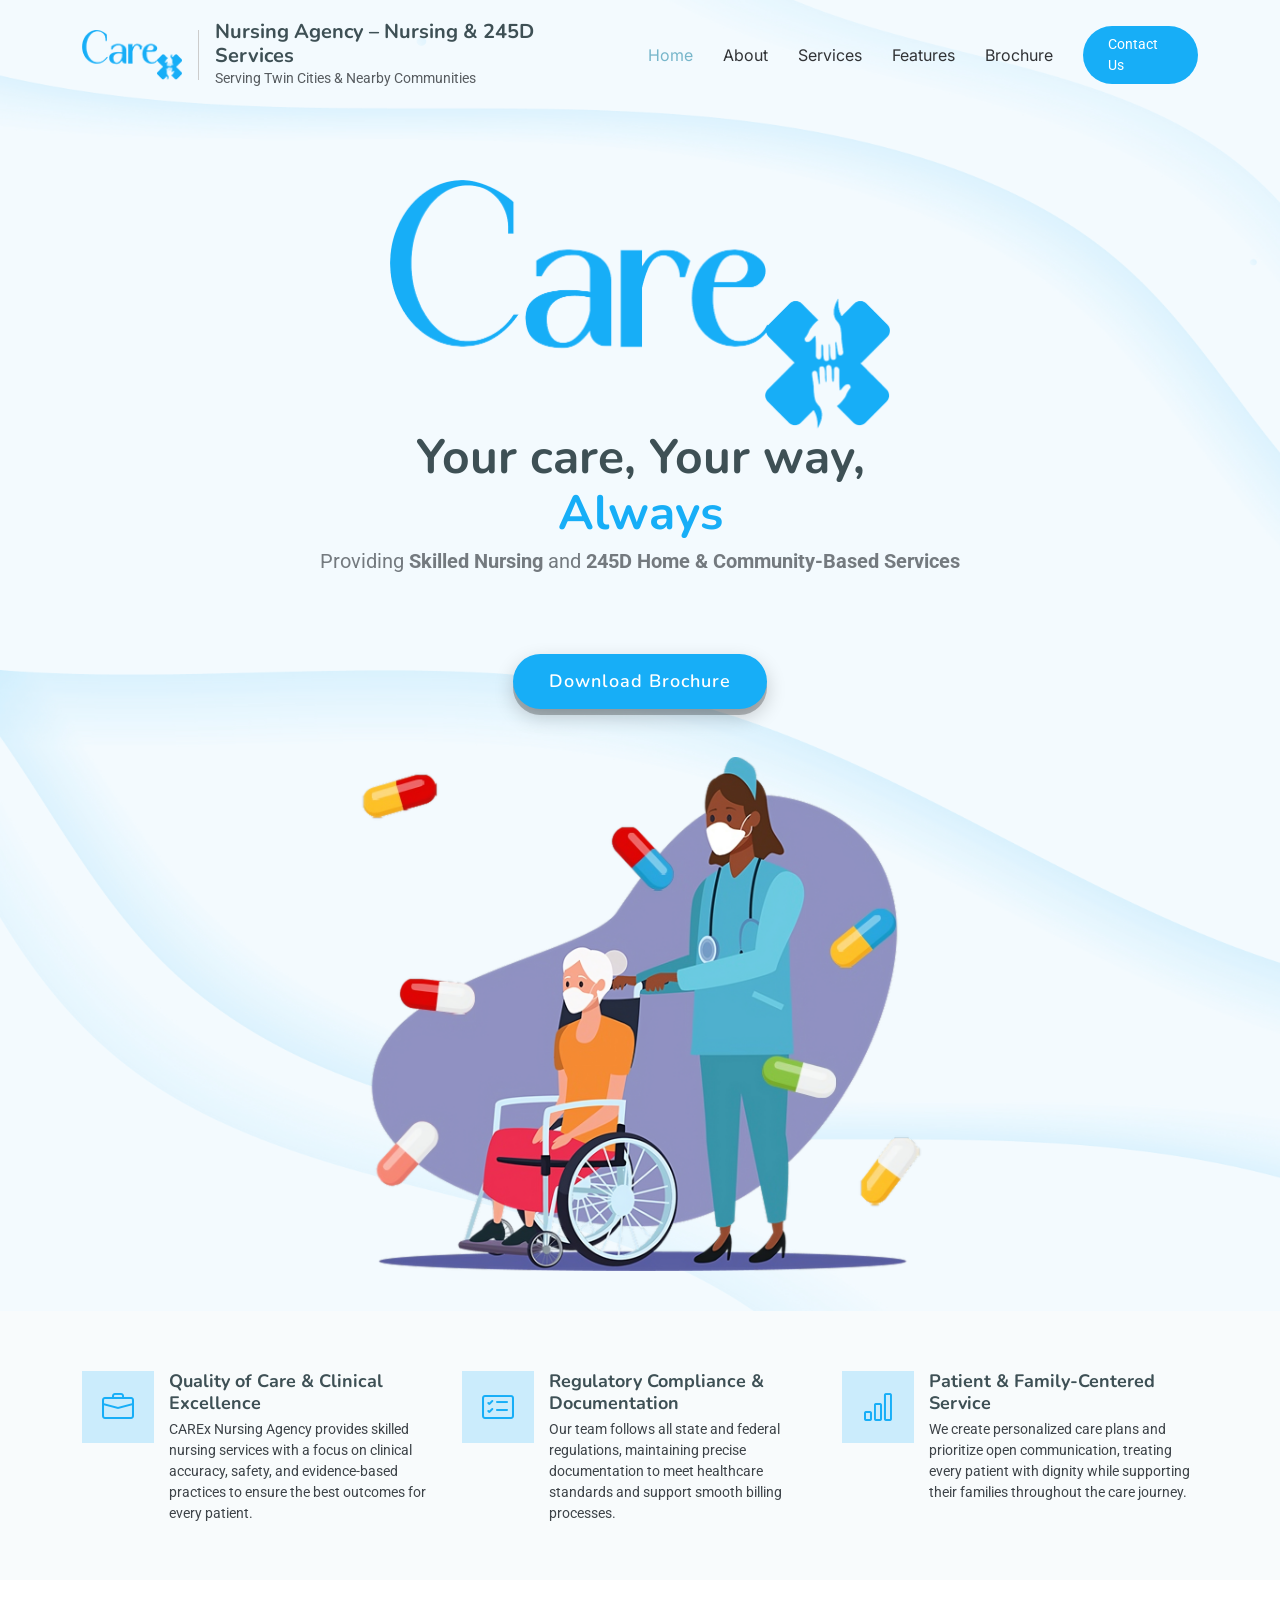
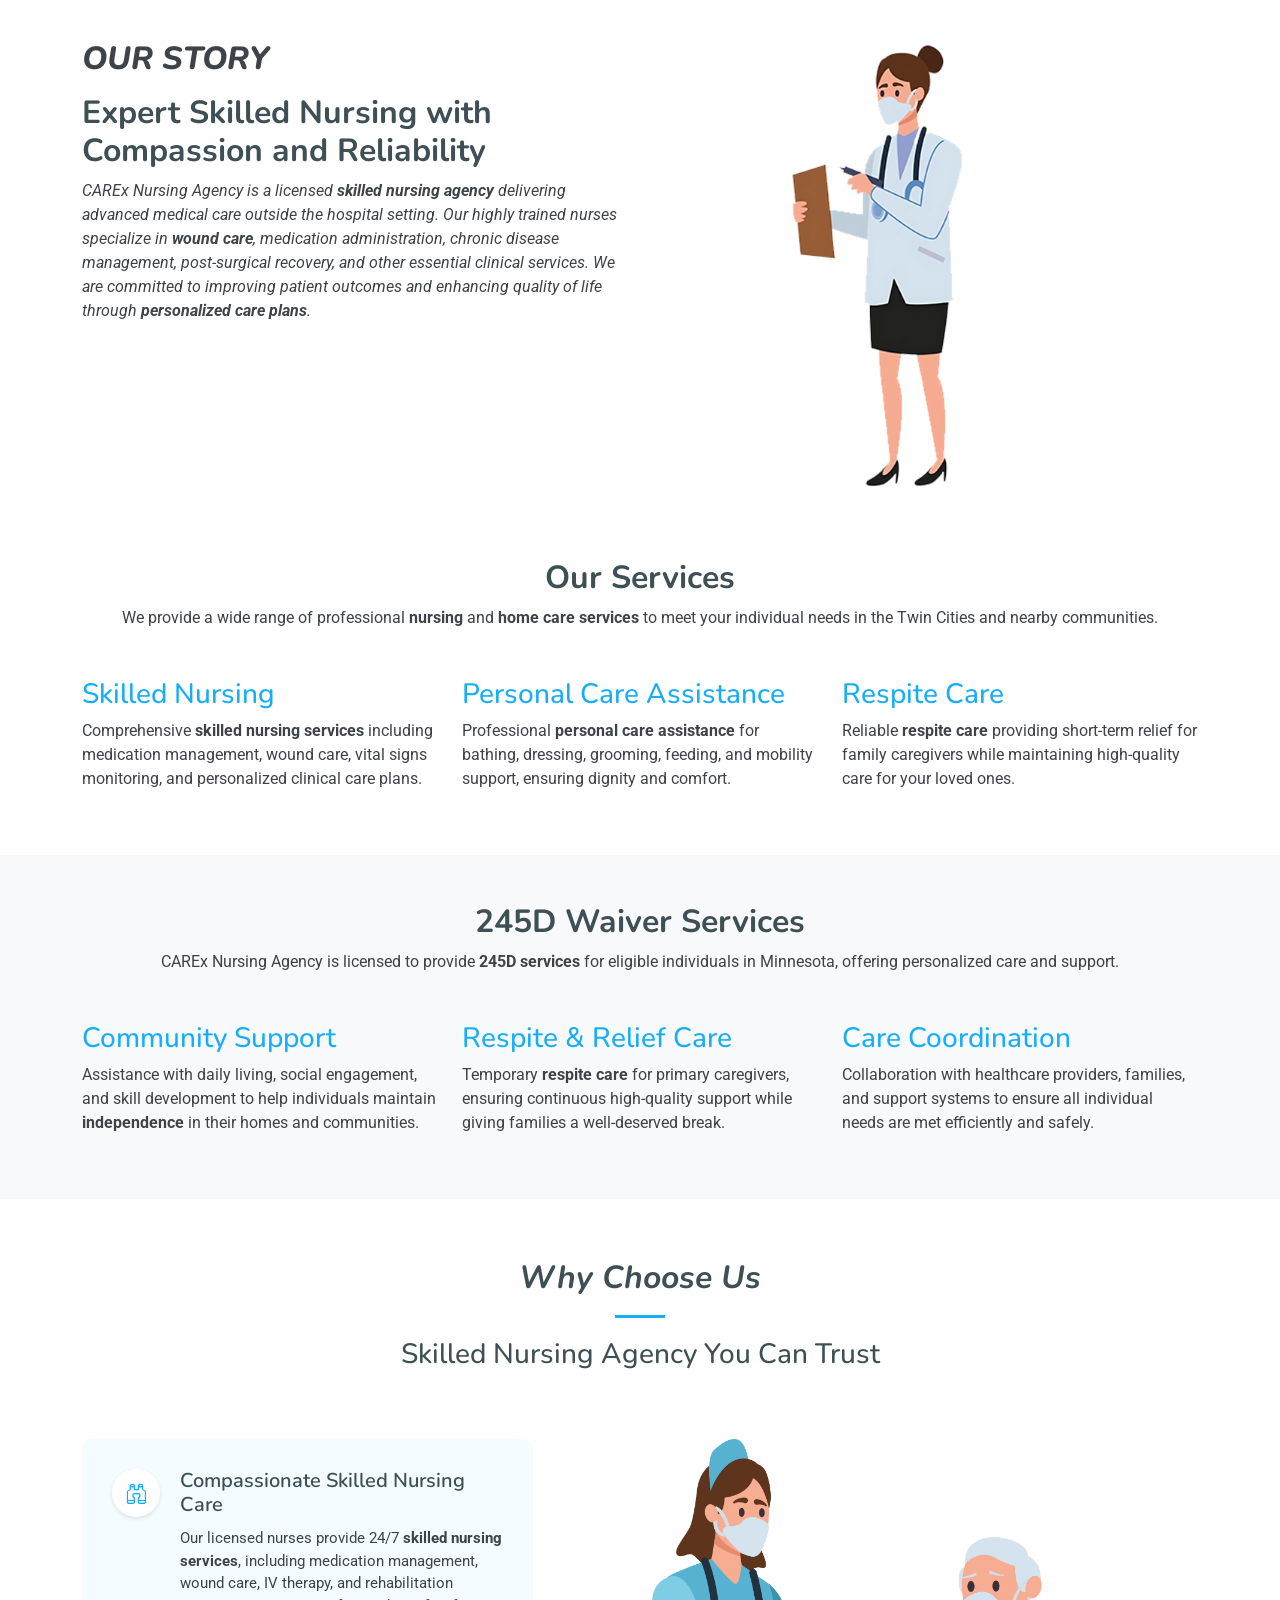
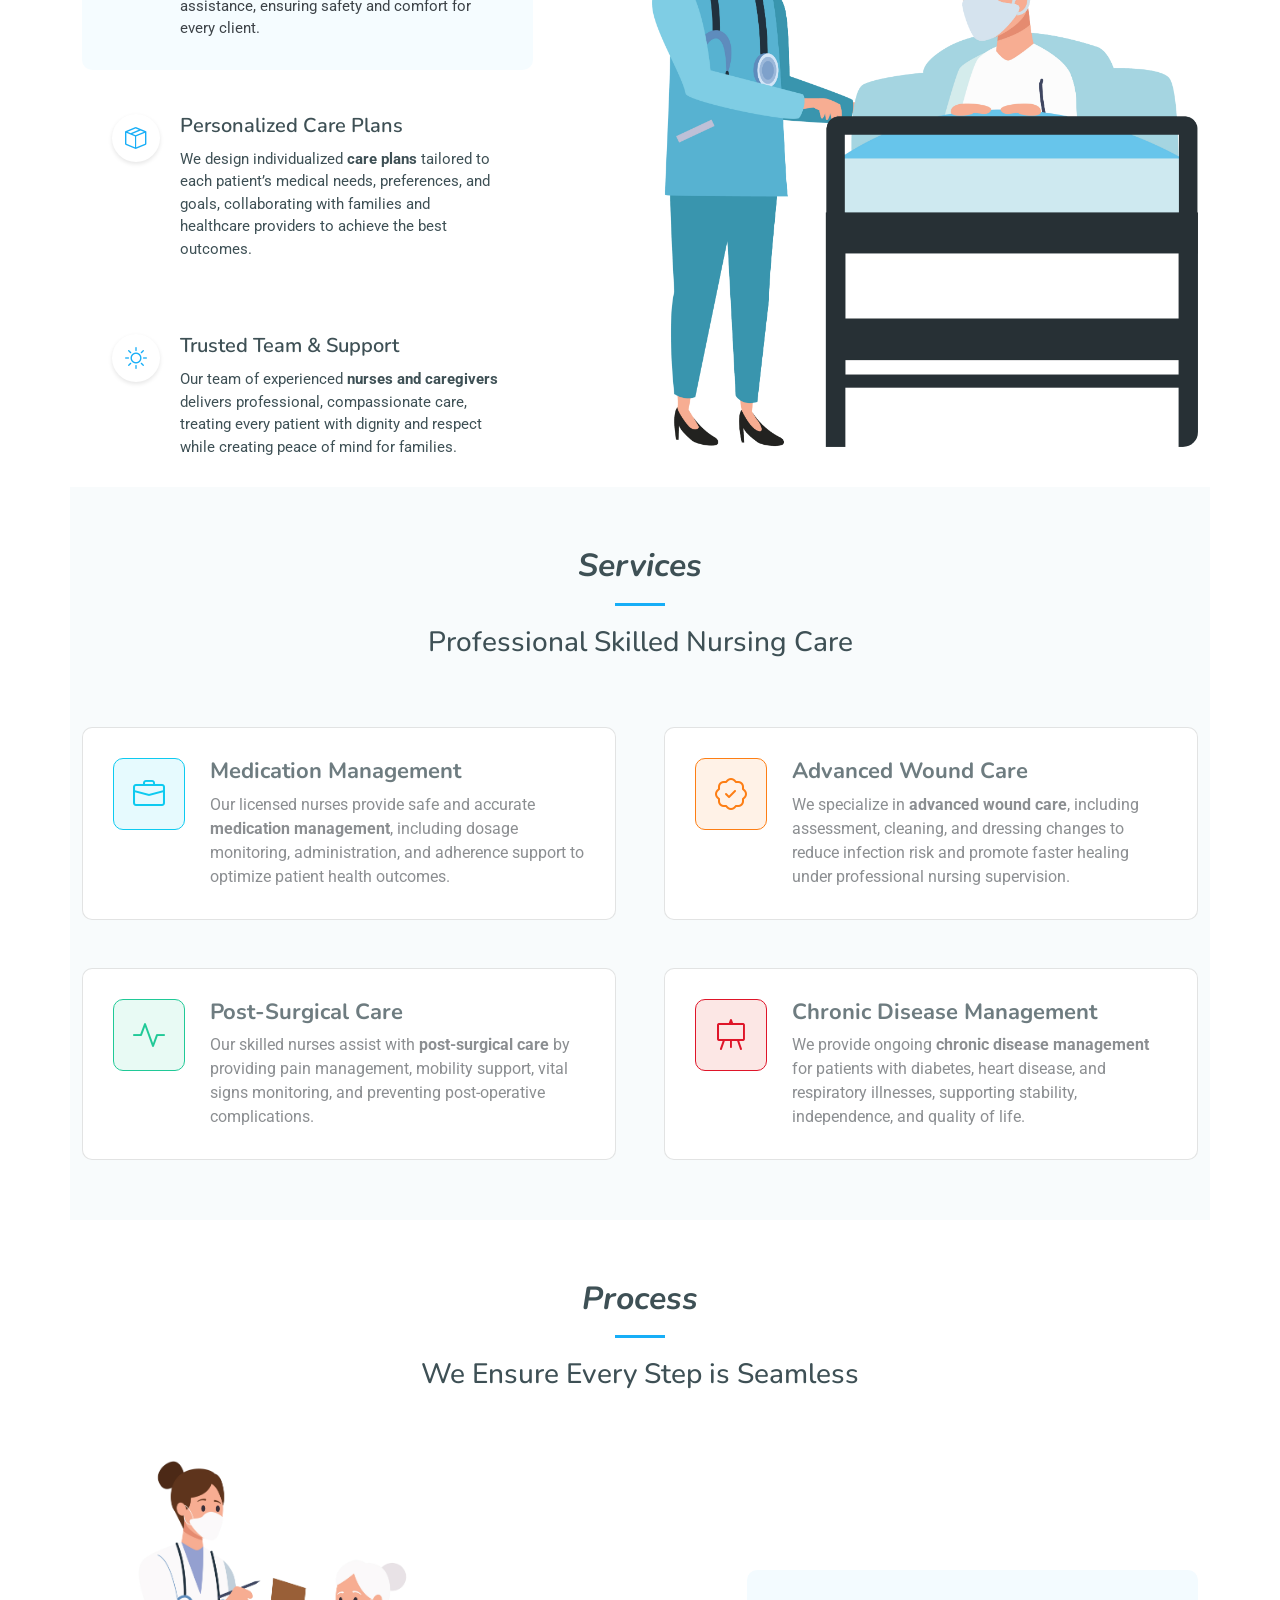
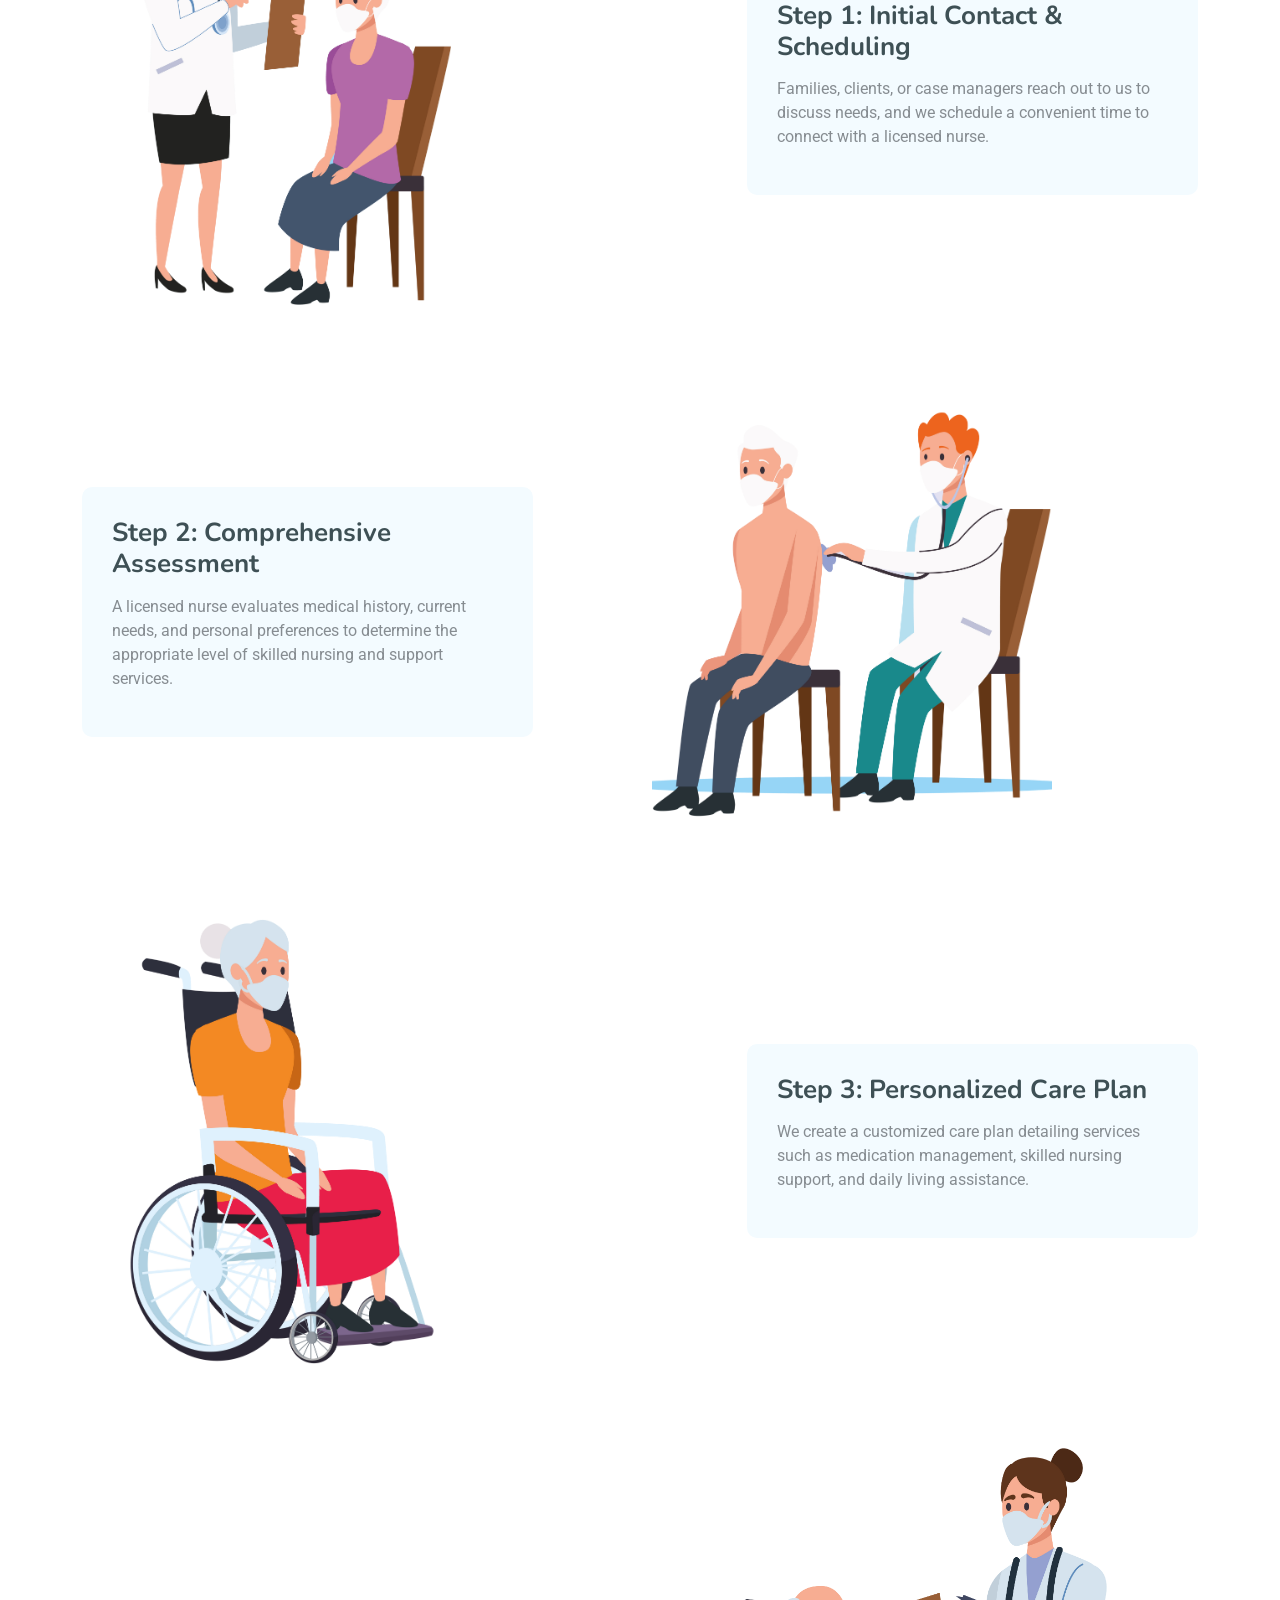
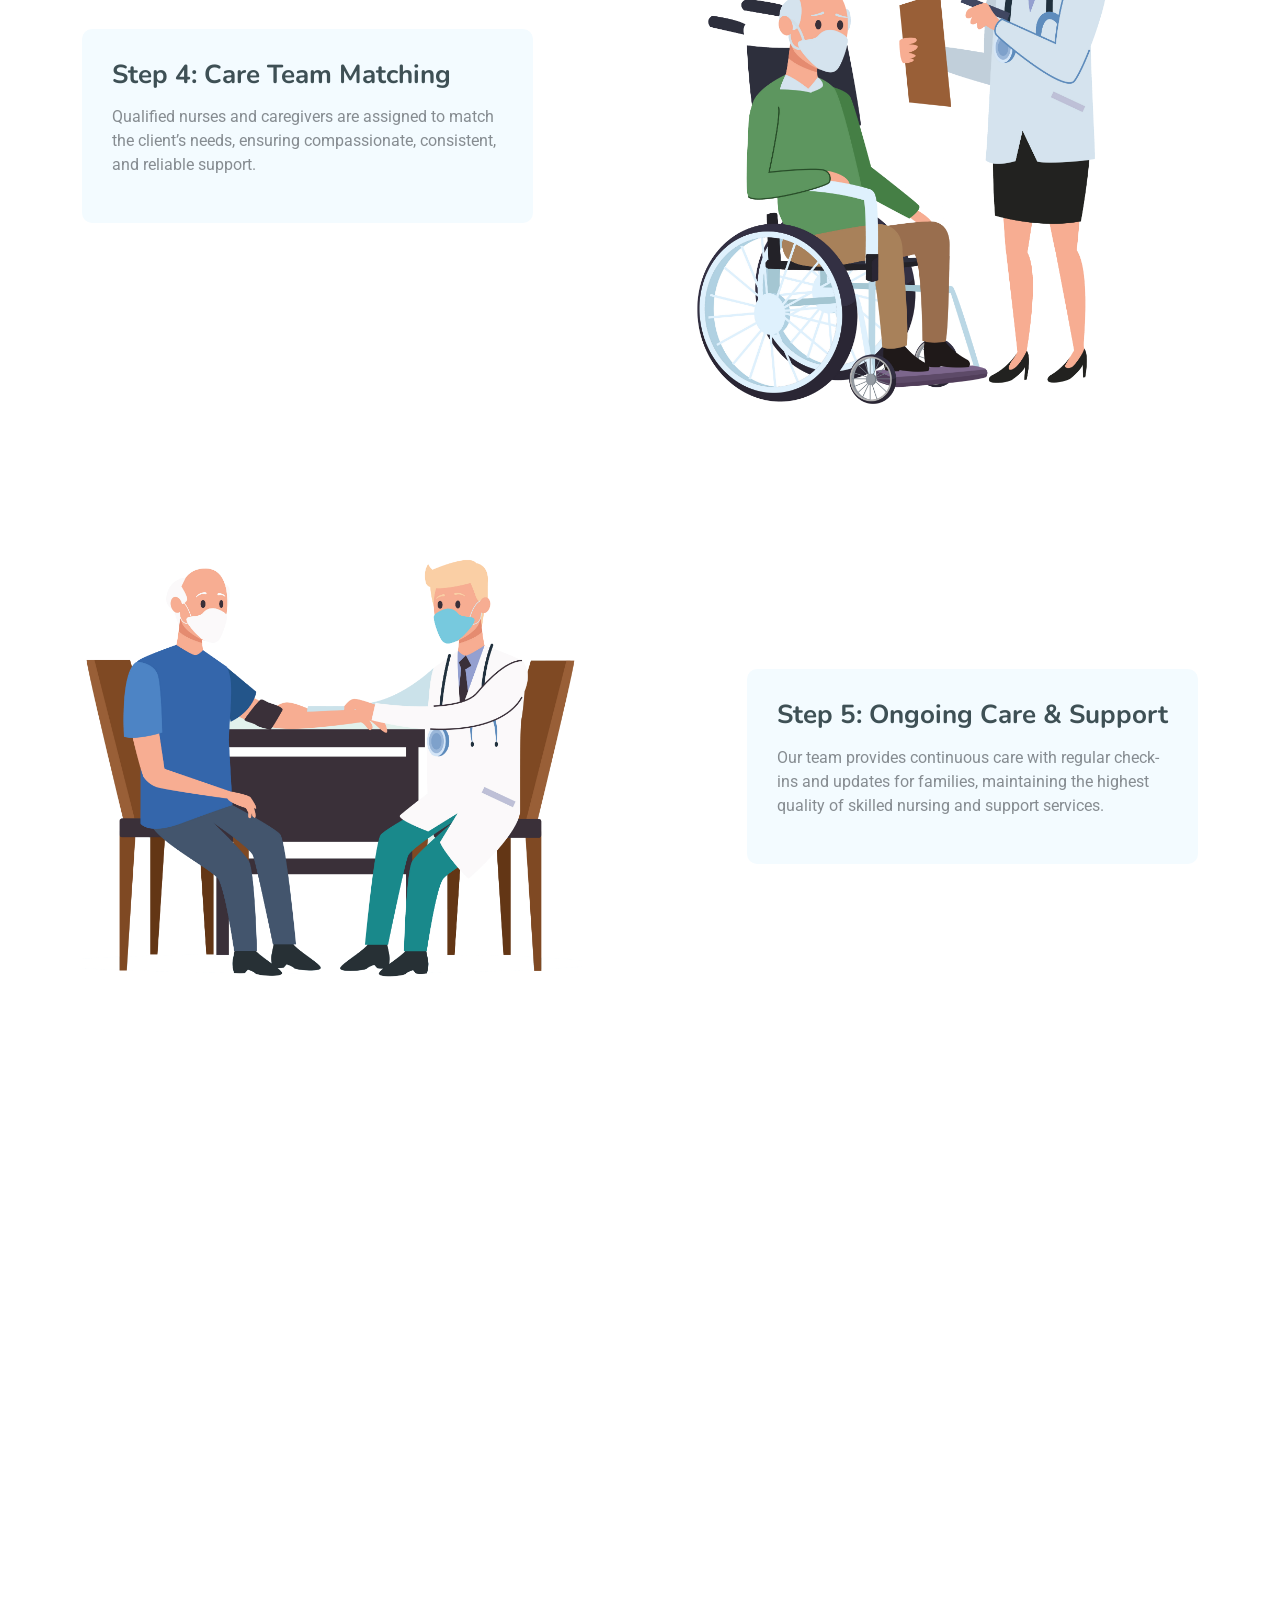
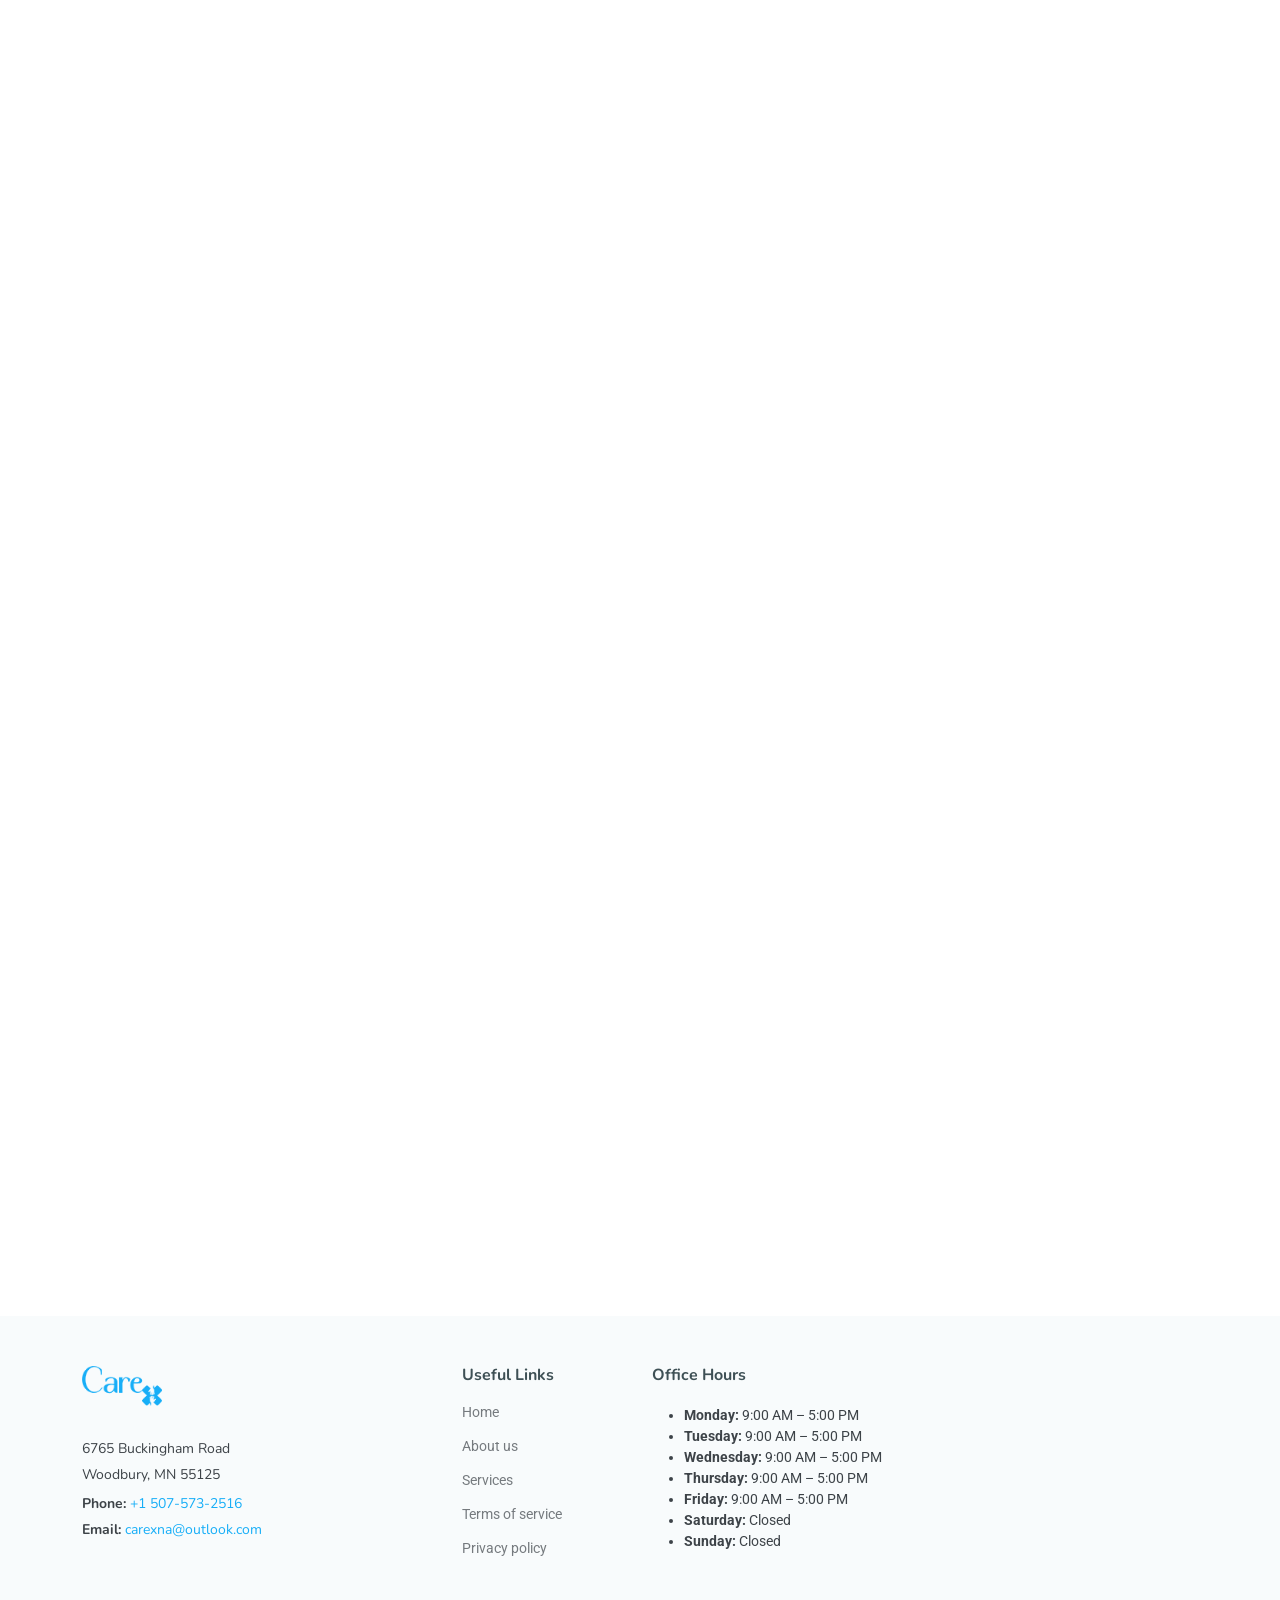
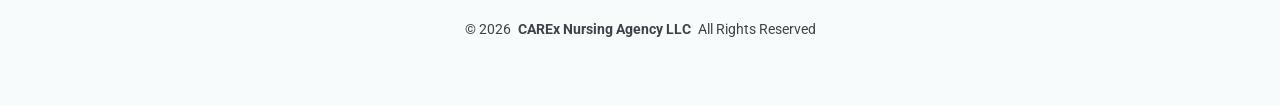
==== index.html @ 9406569c "button update" ====
<!DOCTYPE html>
<html lang="en">

<head>
  <meta charset="utf-8">
  <meta content="width=device-width, initial-scale=1.0" name="viewport">
  <title>CAREx Nursing Agency – Skilled Nursing Services</title>

   <!--meta descriptions-->
  <meta name="description" content="CAREx Nursing Agency provides professional skilled nursing services with compassionate, reliable, and personalized care for individuals and families. Serving clients with expertise and dedication.">
  <meta name="keywords" content="skilled nursing, nursing agency, home healthcare, professional caregivers, CAREx Nursing Agency, nursing services, healthcare support">

  <!-- Favicons -->
  <link href="assets/img/favicon.ico" rel="icon">
  <link href="assets/img/apple-touch-icon.png" rel="apple-touch-icon">

  <!-- Fonts -->
  <link href="https://fonts.googleapis.com" rel="preconnect">
  <link href="https://fonts.gstatic.com" rel="preconnect" crossorigin>
  <link href="https://fonts.googleapis.com/css2?family=Roboto:ital,wght@0,100;0,300;0,400;0,500;0,700;0,900;1,100;1,300;1,400;1,500;1,700;1,900&family=Inter:wght@100;200;300;400;500;600;700;800;900&family=Nunito:ital,wght@0,200;0,300;0,400;0,500;0,600;0,700;0,800;0,900;1,200;1,300;1,400;1,500;1,600;1,700;1,800;1,900&display=swap" rel="stylesheet">

  <!-- Vendor CSS Files -->
  <link href="assets/vendor/bootstrap/css/bootstrap.min.css" rel="stylesheet">
  <link href="assets/vendor/bootstrap-icons/bootstrap-icons.css" rel="stylesheet">
  <link href="assets/vendor/aos/aos.css" rel="stylesheet">
  <link href="assets/vendor/glightbox/css/glightbox.min.css" rel="stylesheet">
  <link href="assets/vendor/swiper/swiper-bundle.min.css" rel="stylesheet">

  <!-- Main CSS File -->
  <link href="assets/css/main.css" rel="stylesheet">
</head>

<body class="index-page">

  <header id="header" class="header d-flex align-items-center fixed-top">
    <div class="container-fluid container-xl position-relative d-flex align-items-center">

    <a href="index.html" class="d-flex align-items-center" title="CAREx Nursing Agency – Skilled Nursing & 245D Services in the Twin Cities">
      <!-- Logo -->
      <img 
          src="assets/img/careXlogo.png" 
          alt="CAREx Nursing Agency – Skilled Nursing Services" 
          style="height:50px; width:auto;" 
          class="me-3">

      <!-- Vertical Divider -->
      <div style="width:1px; background-color:#ccc; height:50px; margin-right:1rem;"></div>

      <!-- Text container -->
      <div>
        <h1 class="mb-0" style="font-size:1.25rem;">
          <strong>Nursing Agency – Nursing & 245D Services</strong>
        </h1>
        <p class="mb-0 text-muted" style="font-weight: normal; font-size: 0.9rem;">
          Serving Twin Cities & Nearby Communities
        </p>
      </div>
    </a>



    <nav id="navmenu" class="navmenu ms-5" aria-label="Main Navigation">
      <ul>
        <li><a href="index.html#hero" class="active" title="Home – CAREx Nursing Agency Skilled Nursing Services">Home</a></li>
        <li><a href="index.html#about" title="About CAREx Nursing Agency – Our Mission and Services">About</a></li>
        <li><a href="index.html#services" title="Skilled Nursing Services by CAREx Nursing Agency">Services</a></li>
        <li><a href="index.html#features" title="Features of CAREx Nursing Agency – Why Choose Us">Features</a></li>
        <li><a href="brochure.html" title="Download CAREx Nursing Agency Brochure">Brochure</a></li>
        <!-- Dropdown structure ready for future use
        <li class="dropdown"><a href="#" title="More Options"><span>Dropdown</span> <i class="bi bi-chevron-down toggle-dropdown"></i></a>
          <ul>
            <li><a href="#" title="Dropdown Option 1">Dropdown 1</a></li>
            <li class="dropdown"><a href="#" title="Deep Dropdown"><span>Deep Dropdown</span> <i class="bi bi-chevron-down toggle-dropdown"></i></a>
              <ul>
                <li><a href="#" title="Deep Dropdown Option 1">Deep Dropdown 1</a></li>
                <li><a href="#" title="Deep Dropdown Option 2">Deep Dropdown 2</a></li>
                <li><a href="#" title="Deep Dropdown Option 3">Deep Dropdown 3</a></li>
                <li><a href="#" title="Deep Dropdown Option 4">Deep Dropdown 4</a></li>
                <li><a href="#" title="Deep Dropdown Option 5">Deep Dropdown 5</a></li>
              </ul>
            </li>
          </ul>
        </li>
        -->
        <!-- <li><a href="index.html#contact" title="Contact CAREx Nursing Agency – Get in Touch">Contact</a></li> -->
      </ul>
      <i class="mobile-nav-toggle d-xl-none bi bi-list" aria-label="Toggle Navigation Menu"></i>
    </nav>


      <a class="btn-getstarted" href="index.html#contact">Contact Us</a>

    </div>
  </header>

<main class="main">

  <!-- Hero Section -->
  <section id="hero" class="hero section">
    <div class="hero-bg">
      <img src="assets/img/background-img-01.jpg" 
           alt="Compassionate home care and skilled nursing services by CAREx Nursing Agency">
    </div>
    <div class="container text-center">
      <div class="d-flex flex-column justify-content-center align-items-center">
        
        <!-- Logo with descriptive alt -->
        <img src="assets/img/careX_trans.png" 
             alt="CAREx Nursing Agency Logo – Skilled Nursing & 245D Waiver Services" 
             data-aos="fade-up" class="welcome-img">
        
        <!-- Main headline with SEO keywords -->
        <h1 data-aos="fade-up">Your care, Your way,</h1>
        <h1 data-aos="fade-up"><span>Always</span></h1>
        
        <!-- Subheadline emphasizing services -->
        <p data-aos="fade-up" data-aos-delay="100">
          Providing <strong>Skilled Nursing</strong> and <strong>245D Home & Community-Based Services</strong>
        </p>
        
        <!-- Call to action buttons -->
        <div class="d-flex mt-5 mb-5" data-aos="fade-up" data-aos-delay="200">
          <a href="assets/files/careX-brochure.pdf"  class="btn-get-started" title="Download CAREx Nursing Agency Brochure" target="_blank" download>
            Download Brochure
          </a>
          <!-- Optional Video Button -->
          <!-- <a href="https://www.youtube.com/watch?v=Y7f98aduVJ8" class="glightbox btn-watch-video d-flex align-items-center" title="Watch CAREx Nursing Agency Video"><i class="bi bi-play-circle"></i><span>Watch Video</span></a> -->
        </div>

        <!-- Hero illustration with descriptive alt -->
        <img src="assets/img/banner_img.png" 
             class="img-fluid hero-img" 
             alt="CAREx Nursing Agency providing professional home care and skilled nursing" 
             data-aos="zoom-out" data-aos-delay="300">
      </div>
    </div>
    </section><!-- /Hero Section -->

    <!-- Featured Services Section -->
    <section id="featured-services" class="featured-services section light-background">
      <div class="container">
        <div class="row gy-4">

          <div class="col-xl-4 col-lg-6" data-aos="fade-up" data-aos-delay="100">
            <div class="service-item d-flex">
              <div class="icon flex-shrink-0" aria-label="Skilled Nursing and Clinical Excellence"><i class="bi bi-briefcase"></i></div>
              <div>
                <h4 class="title">
                  <a 
                  title="Quality of Care & Clinical Excellence at CAREx Nursing Agency">
                    Quality of Care & Clinical Excellence
                  </a>
                </h4>
                <p class="description">
                  CAREx Nursing Agency provides skilled nursing services with a focus on clinical accuracy, safety, and evidence-based practices to ensure the best outcomes for every patient.
                </p>
              </div>
            </div>
          </div><!-- End Service Item -->

          <div class="col-xl-4 col-lg-6" data-aos="fade-up" data-aos-delay="200">
            <div class="service-item d-flex">
              <div class="icon flex-shrink-0" aria-label="Regulatory Compliance and Documentation"><i class="bi bi-card-checklist"></i></div>
              <div>
                <h4 class="title">
                  <a 
                  title="Regulatory Compliance & Documentation Services">
                    Regulatory Compliance & Documentation
                  </a>
                </h4>
                <p class="description">
                  Our team follows all state and federal regulations, maintaining precise documentation to meet healthcare standards and support smooth billing processes.
                </p>
              </div>
            </div>
          </div><!-- End Service Item -->

          <div class="col-xl-4 col-lg-6" data-aos="fade-up" data-aos-delay="300">
            <div class="service-item d-flex">
              <div class="icon flex-shrink-0" aria-label="Patient and Family-Centered Care"><i class="bi bi-bar-chart"></i></div>
              <div>
                <h4 class="title">
                  <a 
                  title="Patient & Family-Centered Care at CAREx Nursing Agency">
                    Patient & Family-Centered Service
                  </a>
                </h4>
                <p class="description">
                  We create personalized care plans and prioritize open communication, treating every patient with dignity while supporting their families throughout the care journey.
                </p>
              </div>
            </div>
          </div><!-- End Service Item -->

        </div>
      </div>
    </section><!-- /Featured Services Section -->


    <!-- About Section -->
    <section id="about" class="about section">
      <div class="container">
        <div class="row gy-4">

          <div class="col-lg-6 content" data-aos="fade-up" data-aos-delay="100">
            <h2 class="who-we-are">Our Story</h2>
            <h3>Expert Skilled Nursing with Compassion and Reliability</h3>
            <p class="fst-italic">
              CAREx Nursing Agency is a licensed <strong>skilled nursing agency</strong> delivering advanced medical care outside the hospital setting.  
              Our highly trained nurses specialize in <strong>wound care</strong>, medication administration, chronic disease management, post-surgical recovery, and other essential clinical services.  
              We are committed to improving patient outcomes and enhancing quality of life through <strong>personalized care plans</strong>.
            </p>
            <!-- Optional internal link -->
            <!-- <a href="about.html" class="read-more" title="Learn more about CAREx Nursing Agency"><span>Read More</span><i class="bi bi-arrow-right"></i></a> -->
          </div>

          <div class="col-lg-6 about-images" data-aos="fade-up" data-aos-delay="200">
            <div class="row gy-4">
              <div class="col-lg-10">
                <img src="assets/img/about-img.png" 
                    class="img-fluid" 
                    alt="CAREx Nursing Agency team providing skilled nursing and home care services">
              </div>
            </div>
          </div>

        </div>
      </div>
    </section><!-- /About Section -->


    <!-- Services Section -->
    <section id="services" class="section py-5">
      <div class="container">
        <div class="text-center mb-5">
          <h2><strong>Our Services</strong></h2>
          <p>We provide a wide range of professional <strong>nursing</strong> and <strong>home care services</strong> to meet your individual needs in the Twin Cities and nearby communities.</p>
        </div>
        <div class="row g-4">

          <div class="col-md-4" data-aos="fade-up">
            <h3 title="Skilled Nursing Services at CAREx Nursing Agency">
              <a href="index.html#services" class="stretched-link">Skilled Nursing</a>
            </h3>
            <p>
              Comprehensive <strong>skilled nursing services</strong> including medication management, wound care, vital signs monitoring, and personalized clinical care plans.
            </p>
          </div>

          <div class="col-md-4" data-aos="fade-up" data-aos-delay="100">
            <h3 title="Personal Care Assistance Services">
              <a href="index.html#services" class="stretched-link">Personal Care Assistance</a>
            </h3>
            <p>
              Professional <strong>personal care assistance</strong> for bathing, dressing, grooming, feeding, and mobility support, ensuring dignity and comfort.
            </p>
          </div>

          <div class="col-md-4" data-aos="fade-up" data-aos-delay="200">
            <h3 title="Respite Care Services for Families">
              <a href="index.html#services" class="stretched-link">Respite Care</a>
            </h3>
            <p>
              Reliable <strong>respite care</strong> providing short-term relief for family caregivers while maintaining high-quality care for your loved ones.
            </p>
          </div>

        </div>
      </div>
    </section>
    <!-- Services Section End-->



    <!-- 245D Services Section -->
    <section id="245d-services" class="section py-5 bg-light">
      <div class="container">
        <div class="text-center mb-5">
          <h2><strong>245D Waiver Services</strong></h2>
          <p>CAREx Nursing Agency is licensed to provide <strong>245D services</strong> for eligible individuals in Minnesota, offering personalized care and support.</p>
        </div>
        <div class="row g-4">

          <div class="col-md-4" data-aos="fade-up">
            <h3 title="Community Support Services">
              <a href="index.html#services" class="stretched-link">Community Support</a>
            </h3>
            <p>
              Assistance with daily living, social engagement, and skill development to help individuals maintain <strong>independence</strong> in their homes and communities.
            </p>
          </div>

          <div class="col-md-4" data-aos="fade-up" data-aos-delay="100">
            <h3 title="Respite & Relief Care Services">
              <a href="index.html#services" class="stretched-link">Respite & Relief Care</a>
            </h3>
            <p>
              Temporary <strong>respite care</strong> for primary caregivers, ensuring continuous high-quality support while giving families a well-deserved break.
            </p>
          </div>

          <div class="col-md-4" data-aos="fade-up" data-aos-delay="200">
            <h3 title="Care Coordination Services">
              <a href="index.html#services" class="stretched-link">Care Coordination</a>
            </h3>
            <p>
              Collaboration with healthcare providers, families, and support systems to ensure all individual needs are met efficiently and safely.
            </p>
          </div>

        </div>
      </div>
    </section>


    <!-- Clients Section -->
    <!-- <section id="clients" class="clients section">
      <div class="container" data-aos="fade-up">
        <div class="row gy-4">

          <div class="col-xl-2 col-md-3 col-6 client-logo">
            <img src="assets/img/clients/client-1.png" 
                class="img-fluid" 
                alt="Client 1 – Partner of CAREx Nursing Agency" 
                title="Client 1 – Partner of CAREx Nursing Agency">
          </div>

          <div class="col-xl-2 col-md-3 col-6 client-logo">
            <img src="assets/img/clients/client-2.png" 
                class="img-fluid" 
                alt="Client 2 – Partner of CAREx Nursing Agency" 
                title="Client 2 – Partner of CAREx Nursing Agency">
          </div>

          <div class="col-xl-2 col-md-3 col-6 client-logo">
            <img src="assets/img/clients/client-3.png" 
                class="img-fluid" 
                alt="Client 3 – Partner of CAREx Nursing Agency" 
                title="Client 3 – Partner of CAREx Nursing Agency">
          </div>

          <div class="col-xl-2 col-md-3 col-6 client-logo">
            <img src="assets/img/clients/client-4.png" 
                class="img-fluid" 
                alt="Client 4 – Partner of CAREx Nursing Agency" 
                title="Client 4 – Partner of CAREx Nursing Agency">
          </div>

          <div class="col-xl-2 col-md-3 col-6 client-logo">
            <img src="assets/img/clients/client-5.png" 
                class="img-fluid" 
                alt="Client 5 – Partner of CAREx Nursing Agency" 
                title="Client 5 – Partner of CAREx Nursing Agency">
          </div>

          <div class="col-xl-2 col-md-3 col-6 client-logo">
            <img src="assets/img/clients/client-6.png" 
                class="img-fluid" 
                alt="Client 6 – Partner of CAREx Nursing Agency" 
                title="Client 6 – Partner of CAREx Nursing Agency">
          </div>

        </div>
      </div>
    </section> -->
    <!-- /Clients Section -->


  <!-- Why Choose Us Section -->
  <section id="why-choose-us" class="why-choose-us section">

    <!-- Section Title -->
    <div class="container section-title" data-aos="fade-up">
      <h2>Why Choose Us</h2>
      <h3>Skilled Nursing Agency You Can Trust</h3>
    </div><!-- End Section Title -->

    <div class="container">
      <div class="row justify-content-between">

        <div class="col-lg-5 d-flex align-items-center">

          <ul class="nav nav-tabs" id="featuresTabs" role="tablist" data-aos="fade-up" data-aos-delay="100">
            <li class="nav-item" role="presentation">
              <a class="nav-link active show" id="feature1-tab" data-bs-toggle="tab" data-bs-target="#features-tab-1" role="tab" aria-controls="features-tab-1" aria-selected="true">
                <i class="bi bi-binoculars" aria-label="Compassionate Skilled Nursing Care"></i>
                <div>
                  <h4 class="d-none d-lg-block">Compassionate Skilled Nursing Care</h4>
                  <p>
                    Our licensed nurses provide 24/7 <strong>skilled nursing services</strong>, including medication management, wound care, IV therapy, and rehabilitation assistance, ensuring safety and comfort for every client.
                  </p>
                </div>
              </a>
            </li>

            <li class="nav-item" role="presentation">
              <a class="nav-link" id="feature2-tab" data-bs-toggle="tab" data-bs-target="#features-tab-2" role="tab" aria-controls="features-tab-2" aria-selected="false">
                <i class="bi bi-box-seam" aria-label="Personalized Care Plans"></i>
                <div>
                  <h4 class="d-none d-lg-block">Personalized Care Plans</h4>
                  <p>
                    We design individualized <strong>care plans</strong> tailored to each patient’s medical needs, preferences, and goals, collaborating with families and healthcare providers to achieve the best outcomes.
                  </p>
                </div>
              </a>
            </li>

            <li class="nav-item" role="presentation">
              <a class="nav-link" id="feature3-tab" data-bs-toggle="tab" data-bs-target="#features-tab-3" role="tab" aria-controls="features-tab-3" aria-selected="false">
                <i class="bi bi-brightness-high" aria-label="Trusted Team & Support"></i>
                <div>
                  <h4 class="d-none d-lg-block">Trusted Team & Support</h4>
                  <p>
                    Our team of experienced <strong>nurses and caregivers</strong> delivers professional, compassionate care, treating every patient with dignity and respect while creating peace of mind for families.
                  </p>
                </div>
              </a>
            </li>
          </ul><!-- End Feature -->


          </div>

    <div class="col-lg-6">
      <div class="tab-content" data-aos="fade-up" data-aos-delay="200">

        <div class="tab-pane fade active show" id="features-tab-1" role="tabpanel" aria-labelledby="feature1-tab">
          <img src="assets/img/feature-2.png" 
              alt="Compassionate skilled nursing care provided by CAREx Nursing Agency" 
              class="img-fluid">
        </div><!-- End Tab Content Item -->

        <div class="tab-pane fade" id="features-tab-2" role="tabpanel" aria-labelledby="feature2-tab">
          <img src="assets/img/feature-1.png" 
              alt="Personalized care plans tailored to each patient by CAREx Nursing Agency" 
              class="img-fluid">
        </div><!-- End Tab Content Item -->

        <div class="tab-pane fade" id="features-tab-3" role="tabpanel" aria-labelledby="feature3-tab">
          <img src="assets/img/feature-3.png" 
              alt="Trusted team and professional support by CAREx Nursing Agency" 
              class="img-fluid">
        </div><!-- End Tab Content Item -->

      </div>
    </div>

    <!-- Services Section -->
    <section id="services" class="services section light-background">

      <!-- Section Title -->
      <div class="container section-title" data-aos="fade-up">
        <h2>Services</h2>
        <h3>Professional Skilled Nursing Care</h3>
      </div><!-- End Section Title -->

      <div class="container">
        <div class="row g-5">

          <div class="col-lg-6" data-aos="fade-up" data-aos-delay="100">
            <div class="service-item item-cyan position-relative">
              <i class="bi bi-briefcase icon" aria-hidden="true"></i>
              <div>
                <h3>Medication Management</h3>
                <p>
                  Our licensed nurses provide safe and accurate <strong>medication management</strong>, including dosage monitoring, administration, and adherence support to optimize patient health outcomes.
                </p>
                <!-- <a href="#" class="read-more stretched-link" title="Learn more about Medication Management at CAREx Nursing Agency">
                  Learn More <i class="bi bi-arrow-right"></i>
                </a> -->
              </div>
            </div>
          </div><!-- End Service Item -->

          <div class="col-lg-6" data-aos="fade-up" data-aos-delay="200">
            <div class="service-item item-orange position-relative">
              <i class="bi bi-patch-check icon" aria-hidden="true"></i>
              <div>
                <h3>Advanced Wound Care</h3>
                <p>
                  We specialize in <strong>advanced wound care</strong>, including assessment, cleaning, and dressing changes to reduce infection risk and promote faster healing under professional nursing supervision.
                </p>
                <!-- <a href="#" class="read-more stretched-link" title="Learn more about Advanced Wound Care at CAREx Nursing Agency">
                  Learn More <i class="bi bi-arrow-right"></i>
                </a> -->
              </div>
            </div>
          </div><!-- End Service Item -->

          <div class="col-lg-6" data-aos="fade-up" data-aos-delay="300">
            <div class="service-item item-teal position-relative">
              <i class="bi bi-activity icon" aria-hidden="true"></i>
              <div>
                <h3>Post-Surgical Care</h3>
                <p>
                  Our skilled nurses assist with <strong>post-surgical care</strong> by providing pain management, mobility support, vital signs monitoring, and preventing post-operative complications.
                </p>
                <!-- <a href="#" class="read-more stretched-link" title="Learn more about Post-Surgical Care at CAREx Nursing Agency">
                  Learn More <i class="bi bi-arrow-right"></i>
                </a> -->
              </div>
            </div>
          </div><!-- End Service Item -->

          <div class="col-lg-6" data-aos="fade-up" data-aos-delay="400">
            <div class="service-item item-red position-relative">
              <i class="bi bi-easel icon" aria-hidden="true"></i>
              <div>
                <h3>Chronic Disease Management</h3>
                <p>
                  We provide ongoing <strong>chronic disease management</strong> for patients with diabetes, heart disease, and respiratory illnesses, supporting stability, independence, and quality of life.
                </p>
                <!-- <a href="#" class="read-more stretched-link" title="Learn more about Chronic Disease Management at CAREx Nursing Agency">
                  Learn More <i class="bi bi-arrow-right"></i>
                </a> -->
              </div>
            </div>
          </div><!-- End Service Item -->

        </div>
      </div>
    </section><!-- /Services Section -->


    <!-- Features Details / Process Section -->
    <section id="features-details" class="features-details section">

      <!-- Section Title -->
      <div class="container section-title" data-aos="fade-up">
        <h2>Process</h2>
        <h3>We Ensure Every Step is Seamless</h3>
      </div><!-- End Section Title -->

      <div class="container">

        <!-- Step 1 -->
        <div class="row gy-4 justify-content-between features-item">
          <div class="col-lg-6" data-aos="fade-up" data-aos-delay="100">
            <img src="assets/img/STEP-1.png" class="img-fluid" alt="Step 1: Initial Contact and Scheduling with CAREx Nursing Agency" style="max-width:400px; width:100%; height:auto;">
          </div>
          <div class="col-lg-5 d-flex align-items-center" data-aos="fade-up" data-aos-delay="200">
            <div class="content">
              <h3>Step 1: Initial Contact & Scheduling</h3>
              <p>
                Families, clients, or case managers reach out to us to discuss needs, and we schedule a convenient time to connect with a licensed nurse.
              </p>
            </div>
          </div>
        </div><!-- End Step 1 -->

        <!-- Step 2 -->
        <div class="row gy-4 justify-content-between features-item">
          <div class="col-lg-5 d-flex align-items-center order-2 order-lg-1" data-aos="fade-up" data-aos-delay="100">
            <div class="content">
              <h3>Step 2: Comprehensive Assessment</h3>
              <p>
                A licensed nurse evaluates medical history, current needs, and personal preferences to determine the appropriate level of skilled nursing and support services.
              </p>
            </div>
          </div>
          <div class="col-lg-6 order-1 order-lg-2" data-aos="fade-up" data-aos-delay="200">
            <img src="assets/img/step-2.png" class="img-fluid" alt="Step 2: Comprehensive Assessment by CAREx Nursing Agency" style="max-width:400px; width:100%; height:auto;">
          </div>
        </div><!-- End Step 2 -->

        <!-- Step 3 -->
        <div class="row gy-4 justify-content-between features-item">
          <div class="col-lg-6" data-aos="fade-up" data-aos-delay="100">
            <img src="assets/img/step-3.png" class="img-fluid" alt="Step 3: Personalized Care Plan created by CAREx Nursing Agency" style="max-width:400px; width:100%; height:auto;">
          </div>
          <div class="col-lg-5 d-flex align-items-center" data-aos="fade-up" data-aos-delay="200">
            <div class="content">
              <h3>Step 3: Personalized Care Plan</h3>
              <p>
                We create a customized care plan detailing services such as medication management, skilled nursing support, and daily living assistance.
              </p>
            </div>
          </div>
        </div><!-- End Step 3 -->

        <!-- Step 4 -->
        <div class="row gy-4 justify-content-between features-item">
          <div class="col-lg-5 d-flex align-items-center order-2 order-lg-1" data-aos="fade-up" data-aos-delay="100">
            <div class="content">
              <h3>Step 4: Care Team Matching</h3>
              <p>
                Qualified nurses and caregivers are assigned to match the client’s needs, ensuring compassionate, consistent, and reliable support.
              </p>
            </div>
          </div>
          <div class="col-lg-6 order-1 order-lg-2" data-aos="fade-up" data-aos-delay="200">
            <img src="assets/img/step-4.png" class="img-fluid" alt="Step 4: Care Team Matching by CAREx Nursing Agency" style="max-width:500px; width:100%; height:auto;">
          </div>
        </div><!-- End Step 4 -->

        <!-- Step 5 -->
        <div class="row gy-4 justify-content-between features-item">
          <div class="col-lg-6" data-aos="fade-up" data-aos-delay="100">
            <img src="assets/img/step-5.png" class="img-fluid" alt="Step 5: Ongoing Care and Support provided by CAREx Nursing Agency" style="max-width:500px; width:100%; height:auto;">
          </div>
          <div class="col-lg-5 d-flex align-items-center" data-aos="fade-up" data-aos-delay="200">
            <div class="content">
              <h3>Step 5: Ongoing Care & Support</h3>
              <p>
                Our team provides continuous care with regular check-ins and updates for families, maintaining the highest quality of skilled nursing and support services.
              </p>
            </div>
          </div>
        </div><!-- End Step 5 -->

      </div>
    </section><!-- /Features Details / Process Section -->


    <!-- More Features Section -->
    <section id="more-features" class="more-features section"  style="display: none;">

      <div class="container">

        <div class="row justify-content-around gy-4">

          <!-- Text Content -->
          <div class="col-lg-6 d-flex flex-column justify-content-center order-2 order-lg-1" data-aos="fade-up" data-aos-delay="100">
            <h3>Additional Skilled Nursing Services</h3>
            <p>Our agency provides comprehensive, client-focused services designed to meet the diverse needs of patients at home or in the community. We combine clinical expertise with compassionate care for optimal outcomes.</p>

            <div class="row">

              <div class="col-lg-6 icon-box d-flex">
                <i class="bi bi-easel flex-shrink-0"></i>
                <div>
                  <h4>Medication Oversight</h4>
                  <p>Ensuring safe administration, dosage tracking, and adherence to prescribed therapies for every patient.</p>
                </div>
              </div><!-- End Icon Box -->

              <div class="col-lg-6 icon-box d-flex">
                <i class="bi bi-patch-check flex-shrink-0"></i>
                <div>
                  <h4>Wound & Skin Care</h4>
                  <p>Professional assessment, cleaning, and dressing management to prevent infection and promote healing.</p>
                </div>
              </div><!-- End Icon Box -->

              <div class="col-lg-6 icon-box d-flex">
                <i class="bi bi-brightness-high flex-shrink-0"></i>
                <div>
                  <h4>Chronic Condition Support</h4>
                  <p>Ongoing management of chronic illnesses including diabetes, heart disease, and respiratory conditions.</p>
                </div>
              </div><!-- End Icon Box -->

              <div class="col-lg-6 icon-box d-flex">
                <i class="bi bi-brightness-high flex-shrink-0"></i>
                <div>
                  <h4>Family & Caregiver Guidance</h4>
                  <p>Providing education, resources, and support to families to ensure continuity and quality of care.</p>
                </div>
              </div><!-- End Icon Box -->

            </div>

          </div>

          <!-- Image -->
          <div class="features-image col-lg-5 order-1 order-lg-2" data-aos="fade-up" data-aos-delay="200">
            <img src="assets/img/features-3.jpg" alt="Skilled nursing and home care services provided by CAREx Nursing Agency" class="img-fluid">
          </div>

        </div>

      </div>

    </section><!-- /More Features Section -->


    <!-- Pricing Section -->
    <section id="pricing" class="pricing section"  style="display: none;">

      <!-- Section Title -->
      <div class="container section-title" data-aos="fade-up">
        <h2>Care Plans & Pricing</h2>
        <p>Choose the skilled nursing and home care package that fits your needs and budget. Transparent pricing for quality care services in Minnesota.</p>
      </div><!-- End Section Title -->

      <div class="container">

        <div class="row gy-4">

          <!-- Basic Plan -->
          <div class="col-lg-4" data-aos="zoom-in" data-aos-delay="100">
            <div class="pricing-item">
              <h3>Basic Care Plan</h3>
              <p class="description">Ideal for short-term or part-time nursing support, including medication reminders and basic personal care.</p>
              <h4><sup>$</sup>500<span> / week</span></h4>
              <a href="#contact" class="cta-btn">Request This Plan</a>
              <p class="text-center small">Flexible scheduling available</p>
              <ul>
                <li><i class="bi bi-check"></i> <span>Medication reminders & monitoring</span></li>
                <li><i class="bi bi-check"></i> <span>Basic personal care support</span></li>
                <li><i class="bi bi-check"></i> <span>Daily check-ins and wellness monitoring</span></li>
                <li class="na"><i class="bi bi-x"></i> <span>Advanced wound care</span></li>
                <li class="na"><i class="bi bi-x"></i> <span>Post-surgical support</span></li>
              </ul>
            </div>
          </div><!-- End Pricing Item -->

          <!-- Standard Plan -->
          <div class="col-lg-4" data-aos="zoom-in" data-aos-delay="200">
            <div class="pricing-item featured">
              <p class="popular">Most Popular</p>
              <h3>Standard Care Plan</h3>
              <p class="description">Comprehensive in-home skilled nursing services including medication management, wound care, and ongoing health monitoring.</p>
              <h4><sup>$</sup>900<span> / week</span></h4>
              <a href="#contact" class="cta-btn">Request This Plan</a>
              <p class="text-center small">Tailored to your needs</p>
              <ul>
                <li><i class="bi bi-check"></i> <span>Medication management & adherence</span></li>
                <li><i class="bi bi-check"></i> <span>Wound care & post-surgical support</span></li>
                <li><i class="bi bi-check"></i> <span>Vital signs & health monitoring</span></li>
                <li><i class="bi bi-check"></i> <span>Personal care assistance</span></li>
                <li><i class="bi bi-check"></i> <span>Care coordination with families</span></li>
              </ul>
            </div>
          </div><!-- End Pricing Item -->

          <!-- Premium Plan -->
          <div class="col-lg-4" data-aos="zoom-in" data-aos-delay="300">
            <div class="pricing-item">
              <h3>Premium Care Plan</h3>
              <p class="description">Full-service skilled nursing with 24/7 support, advanced clinical care, chronic disease management, and family guidance.</p>
              <h4><sup>$</sup>1,500<span> / week</span></h4>
              <a href="#contact" class="cta-btn">Request This Plan</a>
              <p class="text-center small">Round-the-clock care for maximum support</p>
              <ul>
                <li><i class="bi bi-check"></i> <span>24/7 skilled nursing care</span></li>
                <li><i class="bi bi-check"></i> <span>Advanced wound & chronic care management</span></li>
                <li><i class="bi bi-check"></i> <span>Post-surgical recovery support</span></li>
                <li><i class="bi bi-check"></i> <span>Personal care & daily living assistance</span></li>
                <li><i class="bi bi-check"></i> <span>Family education & care coordination</span></li>
              </ul>
            </div>
          </div><!-- End Pricing Item -->

        </div>

      </div>

    </section><!-- /Pricing Section -->


    <!-- FAQ Section -->
    <section id="faq" class="faq section">

      <!-- Section Title -->
      <div class="container section-title" data-aos="fade-up">
        <h1>FAQ</h1>
        <h2>Frequently Asked Questions About Our Skilled Nursing Services</h2>
      </div><!-- End Section Title -->

      <div class="container">

        <div class="row justify-content-center">

          <div class="col-lg-10" data-aos="fade-up" data-aos-delay="100">

            <div class="faq-container">

              <div class="faq-item faq-active">
                <h3>What types of skilled nursing services do you offer?</h3>
                <div class="faq-content">
                  <p>We provide a comprehensive range of licensed skilled nursing services, including medication management, advanced wound care, IV therapy, post-surgical support, chronic disease management, rehabilitation assistance, and personal care support, all delivered with professionalism and compassion.</p>
                </div>
                <i class="faq-toggle bi bi-chevron-right"></i>
              </div><!-- End Faq item-->

              <div class="faq-item">
                <h3>How can I schedule nursing care for a loved one?</h3>
                <div class="faq-content">
                  <p>Scheduling is easy. You can call our office, email us, or submit a request through our online contact form. Our care coordinator will review your needs and arrange an initial assessment at a convenient time.</p>
                </div>
                <i class="faq-toggle bi bi-chevron-right"></i>
              </div><!-- End Faq item-->

              <div class="faq-item">
                <h3>Are your nurses fully licensed and trained?</h3>
                <div class="faq-content">
                  <p>Yes. All of our nurses and caregivers are fully licensed, background-checked, and receive ongoing training. This ensures that every patient receives high-quality, safe, and compassionate care at all times.</p>
                </div>
                <i class="faq-toggle bi bi-chevron-right"></i>
              </div><!-- End Faq item-->

              <div class="faq-item">
                <h3>Do you provide care for clients with complex medical needs?</h3>
                <div class="faq-content">
                  <p>Absolutely. Our team has extensive experience managing complex medical conditions, including post-surgical recovery, chronic illnesses, and specialized rehabilitation programs. Care plans are tailored to meet each individual’s medical and personal requirements.</p>
                </div>
                <i class="faq-toggle bi bi-chevron-right"></i>
              </div><!-- End Faq item-->

              <div class="faq-item">
                <h3>How is the cost of skilled nursing services determined?</h3>
                <div class="faq-content">
                  <p>Costs depend on the type and level of care required. After an initial assessment, we provide a detailed, transparent care plan outlining services, frequency, and associated costs so families know exactly what to expect.</p>
                </div>
                <i class="faq-toggle bi bi-chevron-right"></i>
              </div><!-- End Faq item-->

              <div class="faq-item">
                <h3>Can your nursing services be provided at home, or only in a facility?</h3>
                <div class="faq-content">
                  <p>We provide both in-home and facility-based skilled nursing care. Our team works closely with families to determine the best setting that meets the client’s medical, personal, and comfort needs.</p>
                </div>
                <i class="faq-toggle bi bi-chevron-right"></i>
              </div><!-- End Faq item-->

            </div>

          </div><!-- End Faq Column-->

        </div>

      </div>

    </section><!-- /FAQ Section -->


    <!-- Testimonials Section -->
    <section id="testimonials" class="testimonials section light-background"  style="display: none;">

      <!-- Section Title -->
      <div class="container section-title" data-aos="fade-up">
        <h2>Testimonials</h2>
        <p>Hear from families and clients who trust our skilled nursing services</p>
      </div>

      <div class="container" data-aos="fade-up" data-aos-delay="100">

        <!-- Swiper -->
        <div class="swiper init-swiper">
          <script type="application/json" class="swiper-config">
            {
              "loop": true,
              "speed": 600,
              "autoplay": {
                "delay": 5000,
                "disableOnInteraction": false
              },
              "slidesPerView": "auto",
              "spaceBetween": 30,
              "pagination": {
                "el": ".swiper-pagination",
                "type": "bullets",
                "clickable": true
              },
              "navigation": {
                "nextEl": ".swiper-button-next",
                "prevEl": ".swiper-button-prev"
              },
              "breakpoints": {
                "320": {
                  "slidesPerView": 1,
                  "spaceBetween": 20
                },
                "768": {
                  "slidesPerView": 2,
                  "spaceBetween": 30
                },
                "1200": {
                  "slidesPerView": 3,
                  "spaceBetween": 30
                }
              }
            }
          </script>

          <div class="swiper-wrapper">
            <!-- Testimonial 1 -->
            <div class="swiper-slide">
              <div class="testimonial-item">
                <div class="stars">
                  <i class="bi bi-star-fill"></i><i class="bi bi-star-fill"></i><i class="bi bi-star-fill"></i><i class="bi bi-star-fill"></i><i class="bi bi-star-fill"></i>
                </div>
                <p>
                  “The nurses at Care X Nursing provided exceptional care for my father after his surgery. They were attentive, professional, and made sure he felt comfortable every step of the way.”
                </p>
                <div class="profile mt-auto">
                  <img src="assets/img/testimonials/testimonials-1.jpg" class="testimonial-img" alt="Client Testimonial">
                  <h3>Mary Thompson</h3>
                  <h4>Daughter of Patient</h4>
                </div>
              </div>
            </div>

            <!-- Testimonial 2 -->
            <div class="swiper-slide">
              <div class="testimonial-item">
                <div class="stars">
                  <i class="bi bi-star-fill"></i><i class="bi bi-star-fill"></i><i class="bi bi-star-fill"></i><i class="bi bi-star-fill"></i><i class="bi bi-star-fill"></i>
                </div>
                <p>
                  “Care X Nursing’s team is highly professional and compassionate. Their personalized care plan helped my mother manage her chronic condition safely at home.”
                </p>
                <div class="profile mt-auto">
                  <img src="assets/img/testimonials/testimonials-2.jpg" class="testimonial-img" alt="Client Testimonial">
                  <h3>James Wilson</h3>
                  <h4>Son of Patient</h4>
                </div>
              </div>
            </div>

            <!-- Testimonial 3 -->
            <div class="swiper-slide">
              <div class="testimonial-item">
                <div class="stars">
                  <i class="bi bi-star-fill"></i><i class="bi bi-star-fill"></i><i class="bi bi-star-fill"></i><i class="bi bi-star-fill"></i><i class="bi bi-star-fill"></i>
                </div>
                <p>
                  “From scheduling to ongoing care, everything was seamless. The nurses were knowledgeable, friendly, and ensured my father’s recovery went smoothly.”
                </p>
                <div class="profile mt-auto">
                  <img src="assets/img/testimonials/testimonials-3.jpg" class="testimonial-img" alt="Client Testimonial">
                  <h3>Linda Garcia</h3>
                  <h4>Caregiver</h4>
                </div>
              </div>
            </div>

          </div>

          <!-- Pagination -->
          <div class="swiper-pagination"></div>

          <!-- Navigation Arrows -->
          <div class="swiper-button-next"></div>
          <div class="swiper-button-prev"></div>

        </div>

      </div>

    </section>

    <!-- Include Swiper JS if not already -->
    <script src="https://cdn.jsdelivr.net/npm/swiper@10/swiper-bundle.min.js"></script>
    <link rel="stylesheet" href="https://cdn.jsdelivr.net/npm/swiper@10/swiper-bundle.min.css" />

    <script>
      document.addEventListener("DOMContentLoaded", function () {
        const swiperContainers = document.querySelectorAll('.init-swiper');
        swiperContainers.forEach(container => {
          const config = JSON.parse(container.querySelector('.swiper-config').textContent);
          new Swiper(container, config);
        });
      });
    </script>


<!-- Contact Section -->
<section id="contact" class="contact section">

  <!-- Section Title -->
  <div class="container section-title" data-aos="fade-up">
    <h1>Contact</h1>
    <h2>We’re Here to Answer Your Questions and Support Your Needs</h2>
  </div><!-- End Section Title -->

  <div class="container" data-aos="fade-up" data-aos-delay="100">

    <div class="row gy-4 justify-content-center">

      <div class="col-lg-6 col-md-12">
        <div class="info-item d-flex flex-column justify-content-center align-items-center" data-aos="fade-up" data-aos-delay="200">
          <i class="bi bi-geo-alt"></i>
          <h3>Office</h3>
          <a href="https://www.google.com/maps/search/?api=1&query=6765+Buckingham+Road,+Woodbury,+MN+55125" target="_blank" rel="noopener noreferrer">
            6765 Buckingham Road, Woodbury, MN 55125
          </a>
        </div>
      </div><!-- End Info Item -->

      <div class="col-lg-3 col-md-6">
        <div class="info-item d-flex flex-column justify-content-center align-items-center" data-aos="fade-up" data-aos-delay="300">
          <i class="bi bi-telephone"></i>
          <h3>Call Us</h3>
          <a href="tel:+15075732516">+1 507-573-2516</a>
        </div>
      </div><!-- End Info Item -->

      <div class="col-lg-3 col-md-6">
        <div class="info-item d-flex flex-column justify-content-center align-items-center" data-aos="fade-up" data-aos-delay="400">
          <i class="bi bi-envelope"></i>
          <h3>Email Us</h3>
          <a href="mailto:carexna@outlook.com">carexna@outlook.com</a>
        </div>
      </div><!-- End Info Item -->

    </div>


        <div class="row gy-4 mt-1">
          <div class="col-lg-6" data-aos="fade-up" data-aos-delay="300">
            <iframe 
              src="https://www.google.com/maps?q=6765+Buckingham+Rd,+Woodbury,+MN+55125&output=embed" 
              frameborder="0" 
              style="border:0; width: 100%; height: 400px;" 
              allowfullscreen="" 
              loading="lazy" 
              referrerpolicy="no-referrer-when-downgrade">
            </iframe>
          </div><!-- End Google Maps -->

          <div class="col-lg-6">
          <form id="contact-form" action="https://formspree.io/f/mvgbnnwa" method="POST" class="php-email-form" data-aos="fade-up" data-aos-delay="400">
            <div class="row gy-4">

              <div class="col-md-6">
                <input type="text" name="name" class="form-control" placeholder="First and Last Name" required>
              </div>

              <div class="col-md-6">
                <input type="email" name="email" class="form-control" placeholder="Your Email" required>
              </div>

              <div class="col-md-12">
                <input type="text" name="subject" class="form-control" placeholder="Subject" required>
              </div>

              <div class="col-md-12">
                <textarea name="message" class="form-control" rows="6" placeholder="Message" required></textarea>
              </div>

              <div class="col-md-12 text-center">
                <div id="form-status"></div>
                <button type="submit">Send Message</button>
              </div>

            </div>
          </form>

          <script>
          const form = document.getElementById("contact-form");
          const status = document.getElementById("form-status");

          form.addEventListener("submit", async (e) => {
            e.preventDefault();
            status.innerHTML = "Sending...";

            try {
              const response = await fetch(form.action, {
                method: form.method,
                body: new FormData(form),
                headers: { 'Accept': 'application/json' }
              });

              if (response.ok) {
                status.innerHTML = "✅ Your message has been sent. Thank you!";
                form.reset();
              } else {
                const data = await response.json();
                status.innerHTML = "❌ Error: " + (data.error || "Something went wrong.");
              }
            } catch (error) {
              status.innerHTML = "❌ Network error. Please try again later.";
            }
          });
          </script>

          </div><!-- End Contact Form -->

        </div>

      </div>

    </section><!-- /Contact Section -->

  </main>

  <!-- Footer Section -->
  <footer id="footer" class="footer position-relative light-background">

    <div class="container footer-top">
      <div class="row gy-4">

        <!-- About & Contact -->
        <div class="col-lg-4 col-md-6 footer-about">
          <a href="index.html" class="logo d-flex align-items-center mb-3">
            <img src="assets/img/careXlogo.png" alt="CAREx Nursing Agency – Skilled Nursing Services" style="height:50px; width:auto;" class="me-3">
          </a>
          <div class="footer-contact pt-3">
            <p>6765 Buckingham Road</p>
            <p>Woodbury, MN 55125</p>
            <p class="mt-2"><strong>Phone:</strong> <a href="tel:+15075732516">+1 507-573-2516</a></p>
            <p><strong>Email:</strong> <a href="mailto:carexna@outlook.com">carexna@outlook.com</a></p>
          </div>
          <!-- Optional social links
          <div class="social-links d-flex mt-4">
            <a href="#"><i class="bi bi-twitter"></i></a>
            <a href="#"><i class="bi bi-facebook"></i></a>
            <a href="#"><i class="bi bi-instagram"></i></a>
            <a href="#"><i class="bi bi-linkedin"></i></a>
          </div>
          -->
        </div>

        <!-- Useful Links -->
        <div class="col-lg-2 col-md-3 footer-links">
          <h4>Useful Links</h4>
          <ul>
            <li><a href="#">Home</a></li>
            <li><a href="#">About us</a></li>
            <li><a href="#">Services</a></li>
            <li><a href="#">Terms of service</a></li>
            <li><a href="#">Privacy policy</a></li>
          </ul>
        </div>

        <!-- Office Hours -->
        <div class="col-lg-3 col-md-6 footer-hours">
          <h4>Office Hours</h4>
          <ul>
            <li><strong>Monday:</strong> 9:00 AM – 5:00 PM</li>
            <li><strong>Tuesday:</strong> 9:00 AM – 5:00 PM</li>
            <li><strong>Wednesday:</strong> 9:00 AM – 5:00 PM</li>
            <li><strong>Thursday:</strong> 9:00 AM – 5:00 PM</li>
            <li><strong>Friday:</strong> 9:00 AM – 5:00 PM</li>
            <li><strong>Saturday:</strong> Closed</li>
            <li><strong>Sunday:</strong> Closed</li>
          </ul>
        </div>

        <!-- Optional Newsletter / Services Section -->
        <!--
        <div class="col-lg-4 col-md-12 footer-newsletter">
          <h4>Our Newsletter</h4>
          <p>Subscribe to our newsletter for latest news and updates.</p>
          <form action="forms/newsletter.php" method="post" class="php-email-form">
            <div class="newsletter-form">
              <input type="email" name="email" placeholder="Your Email">
              <input type="submit" value="Subscribe">
            </div>
            <div class="loading">Loading</div>
            <div class="error-message"></div>
            <div class="sent-message">Your subscription request has been sent. Thank you!</div>
          </form>
        </div>
        -->

      </div>
    </div>

    <!-- Copyright -->
    <div class="container text-center mt-4">
      <p>© <span id="year"></span> <strong class="px-1 sitename">CAREx Nursing Agency LLC</strong> All Rights Reserved</p>
    </div>

    <script>
      document.getElementById("year").textContent = new Date().getFullYear();
    </script>

  </footer>


  <!-- Scroll Top -->
  <a href="#" id="scroll-top" class="scroll-top d-flex align-items-center justify-content-center"><i class="bi bi-arrow-up-short"></i></a>

  <!-- Preloader -->
  <div id="preloader"></div>

  <!-- Vendor JS Files -->
  <script src="assets/vendor/bootstrap/js/bootstrap.bundle.min.js"></script>
  <script src="assets/vendor/php-email-form/validate.js"></script>
  <script src="assets/vendor/aos/aos.js"></script>
  <script src="assets/vendor/glightbox/js/glightbox.min.js"></script>
  <script src="assets/vendor/swiper/swiper-bundle.min.js"></script>

  <!-- Main JS File -->
  <script src="assets/js/main.js"></script>

</body>

</html>
---- assets/css/main.css ----
/**
* Template Name: QuickStart
* Template URL: https://bootstrapmade.com/quickstart-bootstrap-startup-website-template/
* Updated: Aug 07 2024 with Bootstrap v5.3.3
* Author: BootstrapMade.com
* License: https://bootstrapmade.com/license/
*/

/*--------------------------------------------------------------
# Font & Color Variables
# Help: https://bootstrapmade.com/color-system/
--------------------------------------------------------------*/
/* Fonts */
:root {
  --default-font: "Roboto",  system-ui, -apple-system, "Segoe UI", Roboto, "Helvetica Neue", Arial, "Noto Sans", "Liberation Sans", sans-serif, "Apple Color Emoji", "Segoe UI Emoji", "Segoe UI Symbol", "Noto Color Emoji";
  --heading-font: "Nunito",  sans-serif;
  --nav-font: "Inter",  sans-serif;
}

/* Global Colors - The following color variables are used throughout the website. Updating them here will change the color scheme of the entire website */
:root { 
  --background-color: #ffffff; /* Background color for the entire website, including individual sections */
  --default-color: #3d4348; /* Default color used for the majority of the text content across the entire website */
  --heading-color: #3e5055; /* Color for headings, subheadings and title throughout the website */
  --accent-color: #17aef7; /* Accent color that represents your brand on the website. It's used for buttons, links, and other elements that need to stand out */
  --surface-color: #ffffff; /* The surface color is used as a background of boxed elements within sections, such as cards, icon boxes, or other elements that require a visual separation from the global background. */
  --contrast-color: #ffffff; /* Contrast color for text, ensuring readability against backgrounds of accent, heading, or default colors. */
}

/* Nav Menu Colors - The following color variables are used specifically for the navigation menu. They are separate from the global colors to allow for more customization options */
:root {
  --nav-color: #313336;  /* The default color of the main navmenu links */
  --nav-hover-color: #77b6ca; /* Applied to main navmenu links when they are hovered over or active */
  --nav-mobile-background-color: #ffffff; /* Used as the background color for mobile navigation menu */
  --nav-dropdown-background-color: #ffffff; /* Used as the background color for dropdown items that appear when hovering over primary navigation items */
  --nav-dropdown-color: #313336; /* Used for navigation links of the dropdown items in the navigation menu. */
  --nav-dropdown-hover-color: #77b6ca; /* Similar to --nav-hover-color, this color is applied to dropdown navigation links when they are hovered over. */
}

/* Color Presets - These classes override global colors when applied to any section or element, providing reuse of the sam color scheme. */

.light-background {
  --background-color: #f8fbfc;
  --surface-color: #ffffff;
}

.dark-background {
  --background-color: #060606;
  --default-color: #ffffff;
  --heading-color: #ffffff;
  --surface-color: #252525;
  --contrast-color: #ffffff;
}

/* Smooth scroll */
:root {
  scroll-behavior: smooth;
}

/*--------------------------------------------------------------
# General Styling & Shared Classes
--------------------------------------------------------------*/
body {
  color: var(--default-color);
  background-color: var(--background-color);
  font-family: var(--default-font);
}

a {
  color: var(--accent-color);
  text-decoration: none;
  transition: 0.3s;
}

a:hover {
  color: color-mix(in srgb, var(--accent-color), transparent 25%);
  text-decoration: none;
}

h1,
h2,
h3,
h4,
h5,
h6 {
  color: var(--heading-color);
  font-family: var(--heading-font);
}

/* PHP Email Form Messages
------------------------------*/
.php-email-form .error-message {
  display: none;
  background: #df1529;
  color: #ffffff;
  text-align: left;
  padding: 15px;
  margin-bottom: 24px;
  font-weight: 600;
}

.php-email-form .sent-message {
  display: none;
  color: #ffffff;
  background: #059652;
  text-align: center;
  padding: 15px;
  margin-bottom: 24px;
  font-weight: 600;
}

.php-email-form .loading {
  display: none;
  background: var(--surface-color);
  text-align: center;
  padding: 15px;
  margin-bottom: 24px;
}

.php-email-form .loading:before {
  content: "";
  display: inline-block;
  border-radius: 50%;
  width: 24px;
  height: 24px;
  margin: 0 10px -6px 0;
  border: 3px solid var(--accent-color);
  border-top-color: var(--surface-color);
  animation: php-email-form-loading 1s linear infinite;
}

@keyframes php-email-form-loading {
  0% {
    transform: rotate(0deg);
  }

  100% {
    transform: rotate(360deg);
  }
}

/*--------------------------------------------------------------
# Global Header
--------------------------------------------------------------*/
.header {
  color: var(--default-color);
  background-color: var(--background-color);
  padding: 20px 0;
  transition: all 0.5s;
  z-index: 997;
}

.header .logo {
  line-height: 1;
}

.header .logo img {
  max-height: 36px;
  margin-right: 8px;
}

.header .logo h1 {
  font-size: 30px;
  margin: 0;
  font-weight: 700;
  color: var(--heading-color);
}

@media (max-width: 480px) {
  .header .logo img {
    max-height: 24px;
  }

  .header .logo h1 {
    font-size: 24px;
  }
}

.header .btn-getstarted,
.header .btn-getstarted:focus {
  color: var(--contrast-color);
  background: var(--accent-color);
  font-size: 14px;
  padding: 8px 25px;
  margin: 0 0 0 30px;
  border-radius: 50px;
  transition: 0.3s;
}

.header .btn-getstarted:hover,
.header .btn-getstarted:focus:hover {
  color: var(--contrast-color);
  background: color-mix(in srgb, var(--accent-color), transparent 15%);
}

@media (max-width: 1200px) {
  .header .logo {
    order: 1;
  }

  .header .btn-getstarted {
    order: 2;
    margin: 0 15px 0 0;
    padding: 6px 15px;
  }

  .header .navmenu {
    order: 3;
  }
}

.scrolled .header {
  box-shadow: 0px 0 18px rgba(0, 0, 0, 0.1);
}

/* Index Page Header
------------------------------*/
.index-page .header {
  --background-color: rgba(255, 255, 255, 0);
}

/* Index Page Header on Scroll
------------------------------*/
.index-page.scrolled .header {
  --background-color: #ffffff;
}

/*--------------------------------------------------------------
# Navigation Menu
--------------------------------------------------------------*/
/* Desktop Navigation */
@media (min-width: 1200px) {
  .navmenu {
    padding: 0;
  }

  .navmenu ul {
    margin: 0;
    padding: 0;
    display: flex;
    list-style: none;
    align-items: center;
  }

  .navmenu li {
    position: relative;
  }

  .navmenu a,
  .navmenu a:focus {
    color: var(--nav-color);
    padding: 18px 15px;
    font-size: 16px;
    font-family: var(--nav-font);
    font-weight: 400;
    display: flex;
    align-items: center;
    justify-content: space-between;
    white-space: nowrap;
    transition: 0.3s;
  }

  .navmenu a i,
  .navmenu a:focus i {
    font-size: 12px;
    line-height: 0;
    margin-left: 5px;
    transition: 0.3s;
  }

  .navmenu li:last-child a {
    padding-right: 0;
  }

  .navmenu li:hover>a,
  .navmenu .active,
  .navmenu .active:focus {
    color: var(--nav-hover-color);
  }

  .navmenu .dropdown ul {
    margin: 0;
    padding: 10px 0;
    background: var(--nav-dropdown-background-color);
    display: block;
    position: absolute;
    visibility: hidden;
    left: 14px;
    top: 130%;
    opacity: 0;
    transition: 0.3s;
    border-radius: 4px;
    z-index: 99;
    box-shadow: 0px 0px 30px rgba(0, 0, 0, 0.1);
  }

  .navmenu .dropdown ul li {
    min-width: 200px;
  }

  .navmenu .dropdown ul a {
    padding: 10px 20px;
    font-size: 15px;
    text-transform: none;
    color: var(--nav-dropdown-color);
  }

  .navmenu .dropdown ul a i {
    font-size: 12px;
  }

  .navmenu .dropdown ul a:hover,
  .navmenu .dropdown ul .active:hover,
  .navmenu .dropdown ul li:hover>a {
    color: var(--nav-dropdown-hover-color);
  }

  .navmenu .dropdown:hover>ul {
    opacity: 1;
    top: 100%;
    visibility: visible;
  }

  .navmenu .dropdown .dropdown ul {
    top: 0;
    left: -90%;
    visibility: hidden;
  }

  .navmenu .dropdown .dropdown:hover>ul {
    opacity: 1;
    top: 0;
    left: -100%;
    visibility: visible;
  }

  .navmenu .megamenu {
    position: static;
  }

  .navmenu .megamenu ul {
    margin: 0;
    padding: 10px;
    background: var(--nav-dropdown-background-color);
    box-shadow: 0px 0px 20px rgba(0, 0, 0, 0.1);
    position: absolute;
    top: 130%;
    left: 0;
    right: 0;
    visibility: hidden;
    opacity: 0;
    display: flex;
    transition: 0.3s;
    border-radius: 4px;
    z-index: 99;
  }

  .navmenu .megamenu ul li {
    flex: 1;
  }

  .navmenu .megamenu ul li a,
  .navmenu .megamenu ul li:hover>a {
    padding: 10px 20px;
    font-size: 15px;
    color: var(--nav-dropdown-color);
  }

  .navmenu .megamenu ul li a:hover,
  .navmenu .megamenu ul li .active,
  .navmenu .megamenu ul li .active:hover {
    color: var(--nav-dropdown-hover-color);
  }

  .navmenu .megamenu:hover>ul {
    opacity: 1;
    top: 100%;
    visibility: visible;
  }
}

/* Mobile Navigation */
@media (max-width: 1199px) {
  .mobile-nav-toggle {
    color: var(--nav-color);
    font-size: 28px;
    line-height: 0;
    margin-right: 10px;
    cursor: pointer;
    transition: color 0.3s;
  }

  .navmenu {
    padding: 0;
    z-index: 9997;
  }

  .navmenu ul {
    display: none;
    list-style: none;
    position: absolute;
    inset: 60px 20px 20px 20px;
    padding: 10px 0;
    margin: 0;
    border-radius: 6px;
    background-color: var(--nav-mobile-background-color);
    overflow-y: auto;
    transition: 0.3s;
    z-index: 9998;
    box-shadow: 0px 0px 30px rgba(0, 0, 0, 0.1);
  }

  .navmenu a,
  .navmenu a:focus {
    color: var(--nav-dropdown-color);
    padding: 10px 20px;
    font-family: var(--nav-font);
    font-size: 17px;
    font-weight: 500;
    display: flex;
    align-items: center;
    justify-content: space-between;
    white-space: nowrap;
    transition: 0.3s;
  }

  .navmenu a i,
  .navmenu a:focus i {
    font-size: 12px;
    line-height: 0;
    margin-left: 5px;
    width: 30px;
    height: 30px;
    display: flex;
    align-items: center;
    justify-content: center;
    border-radius: 50%;
    transition: 0.3s;
    background-color: color-mix(in srgb, var(--accent-color), transparent 90%);
  }

  .navmenu a i:hover,
  .navmenu a:focus i:hover {
    background-color: var(--accent-color);
    color: var(--contrast-color);
  }

  .navmenu a:hover,
  .navmenu .active,
  .navmenu .active:focus {
    color: var(--nav-dropdown-hover-color);
  }

  .navmenu .active i,
  .navmenu .active:focus i {
    background-color: var(--accent-color);
    color: var(--contrast-color);
    transform: rotate(180deg);
  }

  .navmenu .dropdown ul {
    position: static;
    display: none;
    z-index: 99;
    padding: 10px 0;
    margin: 10px 20px;
    background-color: var(--nav-dropdown-background-color);
    border: 1px solid color-mix(in srgb, var(--default-color), transparent 90%);
    transition: all 0.5s ease-in-out;
    box-shadow: none;
  }

  .navmenu .dropdown ul ul {
    background-color: rgba(33, 37, 41, 0.1);
  }

  .navmenu .dropdown>.dropdown-active {
    display: block;
    background-color: rgba(33, 37, 41, 0.03);
  }

  .mobile-nav-active {
    overflow: hidden;
  }

  .mobile-nav-active .mobile-nav-toggle {
    color: #fff;
    position: absolute;
    font-size: 32px;
    top: 15px;
    right: 15px;
    margin-right: 0;
    z-index: 9999;
  }

  .mobile-nav-active .navmenu {
    position: fixed;
    overflow: hidden;
    inset: 0;
    background: rgba(33, 37, 41, 0.8);
    transition: 0.3s;
  }

  .mobile-nav-active .navmenu>ul {
    display: block;
  }
}

/*--------------------------------------------------------------
# Global Footer
--------------------------------------------------------------*/
.footer {
  color: var(--default-color);
  background-color: var(--background-color);
  font-size: 14px;
  padding-bottom: 50px;
  position: relative;
}

.footer .footer-top {
  padding-top: 50px;
}

.footer .footer-about .logo {
  line-height: 1;
  margin-bottom: 25px;
}

.footer .footer-about .logo img {
  max-height: 40px;
  margin-right: 6px;
}

.footer .footer-about .logo span {
  font-size: 26px;
  font-weight: 700;
  letter-spacing: 1px;
  font-family: var(--heading-font);
  color: var(--heading-color);
}

.footer .footer-about p {
  font-size: 14px;
  font-family: var(--heading-font);
}

.footer .social-links a {
  display: flex;
  align-items: center;
  justify-content: center;
  width: 40px;
  height: 40px;
  border-radius: 50%;
  border: 1px solid color-mix(in srgb, var(--default-color), transparent 50%);
  font-size: 16px;
  color: color-mix(in srgb, var(--default-color), transparent 30%);
  margin-right: 10px;
  transition: 0.3s;
}

.footer .social-links a:hover {
  color: var(--accent-color);
  border-color: var(--accent-color);
}

.footer h4 {
  font-size: 16px;
  font-weight: bold;
  position: relative;
  padding-bottom: 12px;
}

.footer .footer-links {
  margin-bottom: 30px;
}

.footer .footer-links ul {
  list-style: none;
  padding: 0;
  margin: 0;
}

.footer .footer-links ul i {
  padding-right: 2px;
  font-size: 12px;
  line-height: 0;
}

.footer .footer-links ul li {
  padding: 10px 0;
  display: flex;
  align-items: center;
}

.footer .footer-links ul li:first-child {
  padding-top: 0;
}

.footer .footer-links ul a {
  color: color-mix(in srgb, var(--default-color), transparent 30%);
  display: inline-block;
  line-height: 1;
}

.footer .footer-links ul a:hover {
  color: var(--accent-color);
}

.footer .footer-contact p {
  margin-bottom: 5px;
}

.footer .footer-newsletter .newsletter-form {
  margin-top: 30px;
  margin-bottom: 15px;
  padding: 6px 8px;
  position: relative;
  border-radius: 50px;
  border: 1px solid color-mix(in srgb, var(--accent-color), transparent 70%);
  display: flex;
  background-color: var(--surface-color);
  transition: 0.3s;
}

.footer .footer-newsletter .newsletter-form:focus-within {
  border-color: var(--accent-color);
}

.footer .footer-newsletter .newsletter-form input[type=email] {
  border: 0;
  padding: 4px 10px;
  width: 100%;
  background-color: var(--contrsast-color);
  color: var(--default-color);
}

.footer .footer-newsletter .newsletter-form input[type=email]:focus-visible {
  outline: none;
}

.footer .footer-newsletter .newsletter-form input[type=submit] {
  border: 0;
  font-size: 16px;
  padding: 0 20px;
  margin: -7px -9px -7px 0;
  background: var(--accent-color);
  color: var(--contrast-color);
  transition: 0.3s;
  border-radius: 50px;
}

.footer .footer-newsletter .newsletter-form input[type=submit]:hover {
  background: color-mix(in srgb, var(--accent-color), transparent 20%);
}

.footer .copyright {
  padding-top: 25px;
  padding-bottom: 25px;
  border-top: 1px solid color-mix(in srgb, var(--default-color), transparent 90%);
}

.footer .copyright p {
  margin-bottom: 0;
}

.footer .credits {
  margin-top: 6px;
  font-size: 13px;
}

/*--------------------------------------------------------------
# Preloader
--------------------------------------------------------------*/
#preloader {
  position: fixed;
  inset: 0;
  z-index: 9999;
  overflow: hidden;
  background-color: var(--background-color);
  transition: all 0.6s ease-out;
  width: 100%;
  height: 100vh;
}

#preloader:before,
#preloader:after {
  content: "";
  position: absolute;
  border: 4px solid var(--accent-color);
  border-radius: 50%;
  animation: animate-preloader 2s cubic-bezier(0, 0.2, 0.8, 1) infinite;
}

#preloader:after {
  animation-delay: -0.5s;
}

@keyframes animate-preloader {
  0% {
    width: 10px;
    height: 10px;
    top: calc(50% - 5px);
    left: calc(50% - 5px);
    opacity: 1;
  }

  100% {
    width: 72px;
    height: 72px;
    top: calc(50% - 36px);
    left: calc(50% - 36px);
    opacity: 0;
  }
}

/*--------------------------------------------------------------
# Scroll Top Button
--------------------------------------------------------------*/
.scroll-top {
  position: fixed;
  visibility: hidden;
  opacity: 0;
  right: 15px;
  bottom: -15px;
  z-index: 99999;
  background-color: var(--accent-color);
  width: 44px;
  height: 44px;
  border-radius: 50px;
  transition: all 0.4s;
}

.scroll-top i {
  font-size: 24px;
  color: var(--contrast-color);
  line-height: 0;
}

.scroll-top:hover {
  background-color: color-mix(in srgb, var(--accent-color), transparent 20%);
  color: var(--contrast-color);
}

.scroll-top.active {
  visibility: visible;
  opacity: 1;
  bottom: 15px;
}

/*--------------------------------------------------------------
# Disable aos animation delay on mobile devices
--------------------------------------------------------------*/
@media screen and (max-width: 768px) {
  [data-aos-delay] {
    transition-delay: 0 !important;
  }
}

/*--------------------------------------------------------------
# Global Page Titles & Breadcrumbs
--------------------------------------------------------------*/
.page-title {
  --background-color: color-mix(in srgb, var(--default-color), transparent 96%);
  color: var(--default-color);
  background-color: var(--background-color);
  padding: 25px 0;
  position: relative;
}

.page-title h1 {
  font-size: 24px;
  font-weight: 700;
}

.page-title .breadcrumbs ol {
  display: flex;
  flex-wrap: wrap;
  list-style: none;
  padding: 0;
  margin: 0;
  font-size: 14px;
}

.page-title .breadcrumbs ol li+li {
  padding-left: 10px;
}

.page-title .breadcrumbs ol li+li::before {
  content: "/";
  display: inline-block;
  padding-right: 10px;
  color: color-mix(in srgb, var(--default-color), transparent 70%);
}

/*--------------------------------------------------------------
# Global Sections
--------------------------------------------------------------*/
section,
.section {
  color: var(--default-color);
  background-color: var(--background-color);
  padding: 60px 0;
  scroll-margin-top: 100px;
  overflow: clip;
}

@media (max-width: 1199px) {

  section,
  .section {
    scroll-margin-top: 66px;
  }
}

.welcome-img {
  display: block;
  margin: 0 auto;      /* centers the image */
  max-width: 500px;    /* adjust size */
  width: 100%;         /* responsive */
}

/*--------------------------------------------------------------
# Global Section Titles
--------------------------------------------------------------*/
.section-title {
  text-align: center;
  padding-bottom: 60px;
  position: relative;
  font-weight: 800;
}

.section-title h2 {
  font-size: 32px;
  font-weight: 700;
  margin-bottom: 20px;
  padding-bottom: 20px;
  position: relative;
  font-style: italic;
}

.section-title h2:after {
  content: "";
  position: absolute;
  display: block;
  width: 50px;
  height: 3px;
  background: var(--accent-color);
  left: 0;
  right: 0;
  bottom: 0;
  margin: auto;
}

.section-title p {
  margin-bottom: 0;
}

/*--------------------------------------------------------------
# Hero Section
--------------------------------------------------------------*/
.hero {
  width: 100%;
  min-height: 70vh;
  position: relative;
  padding: 180px 0 40px 0;
  display: flex;
  align-items: center;
  overflow: hidden;
}

.hero .hero-bg img {
  position: absolute;
  inset: 0;
  display: block;
  width: 100%;
  height: 100%;
  object-fit: cover;
  z-index: 1;
}

.hero .hero-bg::before {
  content: "";
  background: color-mix(in srgb, var(--background-color), transparent 40%);
  position: absolute;
  inset: 0;
  z-index: 2;
}

.hero .container {
  position: relative;
  z-index: 3;
}

.hero h1 {
  margin: 0;
  font-size: 48px;
  font-weight: 700;
  line-height: 56px;
}

.hero h1 span {
  color: var(--accent-color);
}

.hero p {
  color: color-mix(in srgb, var(--default-color), transparent 30%);
  margin: 5px 0 30px 0;
  font-size: 20px;
  font-weight: 400;
}

@media (min-width: 768px) {
  .hero .hero-img {
    max-width: 600px;
  }
}

.hero .btn-get-started {
  color: var(--contrast-color);
  background: var(--accent-color);
  font-family: var(--heading-font);
  font-weight: 600;
  font-size: 18px;
  letter-spacing: 1px;
  display: inline-block;
  padding: 14px 36px;
  border-radius: 50px;
  transition: all 0.3s ease;
  
  /* 3D shadow */
  box-shadow: 0 6px 0 rgba(0, 0, 0, 0.25), 
              0 8px 20px rgba(0, 0, 0, 0.2);
}

/* Hover effect for 3D "lift" */
.hero .btn-get-started:hover {
  transform: translateY(-3px);
  box-shadow: 0 8px 0 rgba(0, 0, 0, 0.25), 
              0 12px 24px rgba(0, 0, 0, 0.25);
}

/* Active/Pressed state (pushes down) */
.hero .btn-get-started:active {
  transform: translateY(2px);
  box-shadow: 0 3px 0 rgba(0, 0, 0, 0.3), 
              0 6px 12px rgba(0, 0, 0, 0.2);
}


.btn-get-started {
  color: var(--contrast-color);
  background: var(--accent-color);
  font-family: var(--heading-font);
  font-weight: 600;
  font-size: 18px;
  letter-spacing: 1px;
  display: inline-block;
  padding: 14px 36px;
  border-radius: 50px;
  transition: all 0.3s ease;
  
  /* 3D shadow */
  box-shadow: 0 6px 0 rgba(0, 0, 0, 0.25), 
              0 8px 20px rgba(0, 0, 0, 0.2);
}

/* Hover effect for 3D "lift" */
.btn-get-started:hover {
  transform: translateY(-3px);
  box-shadow: 0 8px 0 rgba(0, 0, 0, 0.25), 
              0 12px 24px rgba(0, 0, 0, 0.25);
}

/* Active/Pressed state (pushes down) */
.btn-get-started:active {
  transform: translateY(2px);
  box-shadow: 0 3px 0 rgba(0, 0, 0, 0.3), 
              0 6px 12px rgba(0, 0, 0, 0.2);
}


.hero .btn-watch-video {
  font-size: 16px;
  transition: 0.5s;
  margin-left: 25px;
  color: var(--default-color);
  font-weight: 600;
}

.hero .btn-watch-video i {
  color: var(--accent-color);
  font-size: 32px;
  transition: 0.3s;
  line-height: 0;
  margin-right: 8px;
}

.hero .btn-watch-video:hover {
  color: var(--accent-color);
}

.hero .btn-watch-video:hover i {
  color: color-mix(in srgb, var(--accent-color), transparent 15%);
}

@media (max-width: 640px) {
  .hero h1 {
    font-size: 28px;
    line-height: 36px;
  }

  .hero p {
    font-size: 18px;
    line-height: 24px;
    margin-bottom: 30px;
  }

  .hero .btn-get-started,
  .hero .btn-watch-video {
    font-size: 13px;
  }
}

/*--------------------------------------------------------------
# Featured Services Section
--------------------------------------------------------------*/
.featured-services {
  padding: 40px 0;
}

.featured-services .service-item {
  position: relative;
  padding-top: 20px;
}

.featured-services .service-item .icon {
  background-color: color-mix(in srgb, var(--accent-color), transparent 80%);
  width: 72px;
  height: 72px;
  position: relative;
  margin-right: 15px;
  line-height: 0;
  display: flex;
  align-items: center;
  justify-content: center;
  transition: ease-in-out 0.3s;
}

.featured-services .service-item .icon i {
  color: var(--accent-color);
  font-size: 32px;
  z-index: 2;
  position: relative;
}

.featured-services .service-item .title {
  font-weight: 700;
  margin-bottom: 5px;
  font-size: 18px;
}

.featured-services .service-item .title a {
  color: var(--heading-color);
}

.featured-services .service-item .title a:hover {
  color: var(--accent-color);
}

.featured-services .service-item .description {
  font-size: 14px;
}

.featured-services .service-item:hover .icon {
  background-color: var(--accent-color);
}

.featured-services .service-item:hover .icon i {
  color: var(--contrast-color);
}

/*--------------------------------------------------------------
# About Section
--------------------------------------------------------------*/
.about {
  padding-bottom: 20px;
}

.about .content .who-we-are {
  text-transform: uppercase;
  margin-bottom: 15px;
  color: color-mix(in srgb, var(--default-color), transparent 0%);
  font-weight: 800;
  font-style: italic;
}

.about .content h3 {
  font-size: 2rem;
  font-weight: 700;
}

.about .content ul {
  list-style: none;
  padding: 0;
}

.about .content ul li {
  padding-bottom: 10px;
}

.about .content ul i {
  font-size: 1.25rem;
  margin-right: 4px;
  color: var(--accent-color);
}

.about .content p:last-child {
  margin-bottom: 0;
}

.about .content .read-more {
  background: var(--accent-color);
  color: var(--contrast-color);
  font-family: var(--heading-font);
  font-weight: 500;
  font-size: 16px;
  letter-spacing: 1px;
  padding: 12px 24px;
  border-radius: 5px;
  transition: 0.3s;
  display: inline-flex;
  align-items: center;
  justify-content: center;
}

.about .content .read-more i {
  font-size: 18px;
  margin-left: 5px;
  line-height: 0;
  transition: 0.3s;
}

.about .content .read-more:hover {
  background: color-mix(in srgb, var(--accent-color), transparent 20%);
  padding-right: 19px;
}

.about .content .read-more:hover i {
  margin-left: 10px;
}

.about .about-images img {
  border-radius: 10px;
}

/*--------------------------------------------------------------
# Clients Section
--------------------------------------------------------------*/
.clients {
  padding: 20px 0;
}

.clients .client-logo {
  display: flex;
  justify-content: center;
  align-items: center;
  overflow: hidden;
}

.clients .client-logo img {
  padding: 20px 40px;
  max-width: 90%;
  transition: 0.3s;
  opacity: 0.5;
  filter: grayscale(100);
}

.clients .client-logo img:hover {
  filter: none;
  opacity: 1;
}

@media (max-width: 640px) {
  .clients .client-logo img {
    padding: 20px;
  }
}

/*--------------------------------------------------------------
# why-choose-us Section
--------------------------------------------------------------*/
.why-choose-us .nav-tabs {
  border: 0;
}

.why-choose-us .nav-item {
  width: 100%;
  margin-bottom: 15px;
}

.why-choose-us .nav-item:last-child {
  margin-bottom: 0;
}

.why-choose-us .nav-link {
  color: var(--heading-color);
  border: 0;
  padding: 30px;
  transition: 0.3s;
  border-radius: 10px;
  display: flex;
  cursor: pointer;
}

.why-choose-us .nav-link i {
  background-color: var(--surface-color);
  color: var(--accent-color);
  display: flex;
  align-items: center;
  justify-content: center;
  margin-right: 20px;
  width: 48px;
  height: 48px;
  font-size: 22px;
  flex-shrink: 0;
  border-radius: 50px;
  box-shadow: 0 2px 4px rgba(0, 0, 0, 0.1);
}

.why-choose-us .nav-link h4 {
  font-size: 20px;
  font-weight: 600;
  margin: 0 0 10px 0;
  transition: 0.3s;
}

.why-choose-us .nav-link p {
  font-size: 15px;
  margin: 0;
}

.why-choose-us .nav-link:hover {
  background: color-mix(in srgb, var(--accent-color), transparent 96%);
}

.why-choose-us .nav-link.active {
  background: color-mix(in srgb, var(--accent-color), transparent 96%);
  color: var(--default-color);
}

.why-choose-us .tab-pane img {
  border-radius: 15px;
}

/*--------------------------------------------------------------
# Features Details Section
--------------------------------------------------------------*/
.features-details .features-item+.features-item {
  margin-top: 60px;
}

.features-details .features-item .content {
  background-color: color-mix(in srgb, var(--accent-color), transparent 95%);
  color: color-mix(in srgb, var(--default-color), transparent 40%);
  padding: 30px;
  border-radius: 10px;
}

.features-details .features-item h3 {
  font-weight: 700;
  font-size: 26px;
  margin-bottom: 15px;
}

.features-details .features-item .more-btn {
  background-color: var(--accent-color);
  color: var(--contrast-color);
  padding: 6px 30px;
  border-radius: 6px;
}

.features-details .features-item .more-btn:hover {
  background-color: color-mix(in srgb, var(--accent-color), transparent 20%);
}

.features-details .features-item ul {
  list-style: none;
  padding: 0;
}

.features-details .features-item ul li {
  padding-bottom: 10px;
  display: flex;
  align-items: center;
}

.features-details .features-item ul li:last-child {
  padding-bottom: 0;
}

.features-details .features-item ul i {
  font-size: 20px;
  margin-right: 10px;
  color: var(--accent-color);
}

.features-details .features-item img {
  border-radius: 15px;
}

/*--------------------------------------------------------------
# Services Section
--------------------------------------------------------------*/
.services .service-item {
  background-color: var(--surface-color);
  border: 1px solid color-mix(in srgb, var(--default-color), transparent 85%);
  height: 100%;
  padding: 30px;
  transition: 0.3s;
  border-radius: 10px;
  display: flex;
}

.services .service-item .icon {
  font-size: 32px;
  border-radius: 10px;
  position: relative;
  margin-right: 25px;
  display: inline-flex;
  align-items: center;
  justify-content: center;
  width: 72px;
  height: 72px;
  flex-shrink: 0;
}

.services .service-item h3 {
  color: color-mix(in srgb, var(--heading-color), transparent 25%);
  font-weight: 700;
  font-size: 22px;
  transition: 0.3s;
}

.services .service-item p {
  margin-bottom: 0;
  color: color-mix(in srgb, var(--default-color), transparent 40%);
  transition: 0.3s;
}

.services .service-item .read-more {
  display: inline-flex;
  align-items: center;
  margin-top: 10px;
  transition: 0.3s;
  font-size: 14px;
}

.services .service-item .read-more i {
  margin-left: 10px;
}

.services .service-item.item-cyan .icon {
  color: #0dcaf0;
  border: 1px solid #0dcaf0;
  background: rgba(13, 202, 240, 0.1);
}

.services .service-item.item-orange .icon {
  color: #fd7e14;
  border: 1px solid #fd7e14;
  background: rgba(253, 126, 20, 0.1);
}

.services .service-item.item-teal .icon {
  color: #20c997;
  border: 1px solid #20c997;
  background: rgba(32, 201, 151, 0.1);
}

.services .service-item.item-red .icon {
  color: #df1529;
  border: 1px solid #df1529;
  background: rgba(223, 21, 4, 0.1);
}

.services .service-item.item-indigo .icon {
  color: #6610f2;
  border: 1px solid #6610f2;
  background: rgba(102, 16, 242, 0.1);
}

.services .service-item.item-pink .icon {
  color: #f3268c;
  border: 1px solid #f3268c;
  background: rgba(243, 38, 140, 0.1);
}

.services .service-item:hover {
  box-shadow: 0px 2px 25px rgba(0, 0, 0, 0.1);
}

.services .service-item:hover h3 {
  color: var(--heading-color);
}

.services .service-item:hover p {
  color: color-mix(in srgb, var(--default-color), transparent 10%);
}

/*--------------------------------------------------------------
# More Features Section
--------------------------------------------------------------*/
.more-features .features-image {
  position: relative;
  min-height: 400px;
}

.more-features .features-image img {
  position: absolute;
  inset: 0;
  display: block;
  width: 100%;
  height: 100%;
  object-fit: cover;
  z-index: 1;
}

.more-features h3 {
  font-size: 28px;
  font-weight: 700;
  margin-bottom: 20px;
}

.more-features .icon-box {
  margin-top: 30px;
}

.more-features .icon-box i {
  color: var(--accent-color);
  margin-right: 15px;
  font-size: 24px;
  line-height: 1.2;
}

.more-features .icon-box h4 {
  font-weight: 600;
  margin-bottom: 10px;
  font-size: 18px;
}

.more-features .icon-box p {
  line-height: 24px;
  font-size: 14px;
  margin-bottom: 0;
}

/*--------------------------------------------------------------
# Pricing Section
--------------------------------------------------------------*/
.pricing .pricing-item {
  background-color: color-mix(in srgb, var(--accent-color), transparent 96%);
  padding: 40px 40px;
  height: 100%;
  border-radius: 15px;
}

.pricing h3 {
  font-weight: 600;
  margin-bottom: 15px;
  font-size: 20px;
}

.pricing h4 {
  color: var(--accent-color);
  font-size: 48px;
  font-weight: 700;
  font-family: var(--heading-font);
  margin-bottom: 0;
}

.pricing h4 sup {
  font-size: 28px;
}

.pricing h4 span {
  color: color-mix(in srgb, var(--default-color), transparent 50%);
  font-size: 18px;
  font-weight: 500;
}

.pricing .description {
  font-size: 14px;
}

.pricing .cta-btn {
  border: 1px solid var(--default-color);
  color: var(--default-color);
  display: block;
  text-align: center;
  padding: 10px 35px;
  border-radius: 5px;
  font-size: 16px;
  font-weight: 500;
  font-family: var(--heading-font);
  transition: 0.3s;
  margin-top: 20px;
  margin-bottom: 6px;
}

.pricing .cta-btn:hover {
  background: var(--accent-color);
  color: var(--contrast-color);
  border-color: var(--accent-color);
}

.pricing ul {
  padding: 0;
  list-style: none;
  color: color-mix(in srgb, var(--default-color), transparent 30%);
  text-align: left;
  line-height: 20px;
}

.pricing ul li {
  padding: 10px 0;
  display: flex;
  align-items: center;
}

.pricing ul li:last-child {
  padding-bottom: 0;
}

.pricing ul i {
  color: #059652;
  font-size: 24px;
  padding-right: 3px;
}

.pricing ul .na {
  color: color-mix(in srgb, var(--default-color), transparent 60%);
}

.pricing ul .na i {
  color: color-mix(in srgb, var(--default-color), transparent 60%);
}

.pricing ul .na span {
  text-decoration: line-through;
}

.pricing .featured {
  position: relative;
}

.pricing .featured .popular {
  position: absolute;
  top: 15px;
  right: 15px;
  background-color: var(--accent-color);
  color: var(--contrast-color);
  padding: 4px 15px 6px 15px;
  margin: 0;
  border-radius: 5px;
  font-size: 14px;
  font-weight: 500;
}

.pricing .featured .cta-btn {
  background: var(--accent-color);
  color: var(--contrast-color);
  border-color: var(--accent-color);
}

@media (max-width: 992px) {
  .pricing .box {
    max-width: 60%;
    margin: 0 auto 30px auto;
  }
}

@media (max-width: 767px) {
  .pricing .box {
    max-width: 80%;
    margin: 0 auto 30px auto;
  }
}

@media (max-width: 420px) {
  .pricing .box {
    max-width: 100%;
    margin: 0 auto 30px auto;
  }
}

/*--------------------------------------------------------------
# Faq Section
--------------------------------------------------------------*/
.faq .section-title {
  padding-bottom: 20px;
}

.faq .faq-container .faq-item {
  position: relative;
  padding: 20px;
  margin-bottom: 15px;
  border: 1px solid color-mix(in srgb, var(--default-color), transparent 85%);
  border-radius: 5px;
  overflow: hidden;
}

.faq .faq-container .faq-item:last-child {
  margin-bottom: 0;
}

.faq .faq-container .faq-item h3 {
  font-weight: 600;
  font-size: 16px;
  line-height: 24px;
  margin: 0 30px 0 0;
  transition: 0.3s;
  cursor: pointer;
  display: flex;
  align-items: center;
}

.faq .faq-container .faq-item h3 .num {
  color: var(--accent-color);
  padding-right: 5px;
}

.faq .faq-container .faq-item h3:hover {
  color: var(--accent-color);
}

.faq .faq-container .faq-item .faq-content {
  display: grid;
  grid-template-rows: 0fr;
  transition: 0.3s ease-in-out;
  visibility: hidden;
  opacity: 0;
}

.faq .faq-container .faq-item .faq-content p {
  margin-bottom: 0;
  overflow: hidden;
}

.faq .faq-container .faq-item .faq-toggle {
  position: absolute;
  top: 20px;
  right: 20px;
  font-size: 16px;
  line-height: 0;
  transition: 0.3s;
  cursor: pointer;
}

.faq .faq-container .faq-item .faq-toggle:hover {
  color: var(--accent-color);
}

.faq .faq-container .faq-active {
  background-color: color-mix(in srgb, var(--accent-color), transparent 97%);
  border-color: color-mix(in srgb, var(--accent-color), transparent 80%);
}

.faq .faq-container .faq-active h3 {
  color: var(--accent-color);
}

.faq .faq-container .faq-active .faq-content {
  grid-template-rows: 1fr;
  visibility: visible;
  opacity: 1;
  padding-top: 10px;
}

.faq .faq-container .faq-active .faq-toggle {
  transform: rotate(90deg);
  color: var(--accent-color);
}

/*--------------------------------------------------------------
# Testimonials Section
--------------------------------------------------------------*/
.testimonials .testimonial-item {
  background-color: var(--surface-color);
  box-shadow: 0px 0 20px rgba(0, 0, 0, 0.1);
  box-sizing: content-box;
  padding: 30px;
  margin: 40px 30px;
  min-height: 320px;
  display: flex;
  flex-direction: column;
  text-align: center;
  transition: 0.3s;
}

.testimonials .testimonial-item .stars {
  margin-bottom: 15px;
}

.testimonials .testimonial-item .stars i {
  color: #ffc107;
  margin: 0 1px;
}

.testimonials .testimonial-item .testimonial-img {
  width: 90px;
  border-radius: 50%;
  border: 4px solid var(--background-color);
  margin: 0 auto;
}

.testimonials .testimonial-item h3 {
  font-size: 18px;
  font-weight: bold;
  margin: 10px 0 5px 0;
}

.testimonials .testimonial-item h4 {
  font-size: 14px;
  color: color-mix(in srgb, var(--default-color), transparent 40%);
  margin: 0;
}

.testimonials .testimonial-item p {
  font-style: italic;
  margin: 0 auto 15px auto;
}

.testimonials .swiper-wrapper {
  height: auto;
}

.testimonials .swiper-pagination {
  margin-top: 20px;
  position: relative;
}

.testimonials .swiper-pagination .swiper-pagination-bullet {
  width: 12px;
  height: 12px;
  background-color: color-mix(in srgb, var(--default-color), transparent 85%);
  opacity: 1;
}

.testimonials .swiper-pagination .swiper-pagination-bullet-active {
  background-color: var(--accent-color);
}

.testimonials .swiper-slide {
  opacity: 0.3;
}

@media (max-width: 1199px) {
  .testimonials .swiper-slide-active {
    opacity: 1;
  }

  .testimonials .swiper-pagination {
    margin-top: 0;
  }

  .testimonials .testimonial-item {
    margin: 40px 20px;
  }
}

@media (min-width: 1200px) {
  .testimonials .swiper-slide-next {
    opacity: 1;
    transform: scale(1.12);
  }
}

/*--------------------------------------------------------------
# Contact Section
--------------------------------------------------------------*/
.contact .info-item {
  background-color: var(--surface-color);
  padding: 20px 0 30px 0;
  box-shadow: 0px 0px 20px rgba(0, 0, 0, 0.1);
}

.contact .info-item i {
  font-size: 20px;
  color: var(--accent-color);
  width: 56px;
  height: 56px;
  font-size: 24px;
  display: flex;
  justify-content: center;
  align-items: center;
  border-radius: 4px;
  transition: all 0.3s ease-in-out;
  border-radius: 50%;
  border: 2px dotted color-mix(in srgb, var(--accent-color), transparent 40%);
}

.contact .info-item h3 {
  font-size: 20px;
  font-size: 18px;
  font-weight: 700;
  margin: 10px 0;
}

.contact .info-item p {
  padding: 0;
  margin-bottom: 0;
  font-size: 14px;
}

.contact .php-email-form {
  background-color: var(--surface-color);
  height: 100%;
  padding: 30px;
  box-shadow: 0px 0px 20px rgba(0, 0, 0, 0.1);
}

@media (max-width: 575px) {
  .contact .php-email-form {
    padding: 20px;
  }
}

.contact .php-email-form input[type=text],
.contact .php-email-form input[type=email],
.contact .php-email-form textarea {
  font-size: 14px;
  padding: 10px 15px;
  box-shadow: none;
  border-radius: 0;
  color: var(--default-color);
  background-color: var(--surface-color);
  border-color: color-mix(in srgb, var(--default-color), transparent 80%);
}

.contact .php-email-form input[type=text]:focus,
.contact .php-email-form input[type=email]:focus,
.contact .php-email-form textarea:focus {
  border-color: var(--accent-color);
}

.contact .php-email-form input[type=text]::placeholder,
.contact .php-email-form input[type=email]::placeholder,
.contact .php-email-form textarea::placeholder {
  color: color-mix(in srgb, var(--default-color), transparent 70%);
}

.contact .php-email-form button[type=submit] {
  color: var(--contrast-color);
  background: var(--accent-color);
  border: 0;
  padding: 10px 30px;
  transition: 0.4s;
  border-radius: 50px;
}

.contact .php-email-form button[type=submit]:hover {
  background: color-mix(in srgb, var(--accent-color), transparent 20%);
}

/*--------------------------------------------------------------
# Service Details Section
--------------------------------------------------------------*/
.service-details .service-box {
  background-color: var(--surface-color);
  padding: 20px;
  box-shadow: 0px 2px 20px rgba(0, 0, 0, 0.1);
}

.service-details .service-box+.service-box {
  margin-top: 30px;
}

.service-details .service-box h4 {
  font-size: 20px;
  font-weight: 700;
  border-bottom: 2px solid color-mix(in srgb, var(--default-color), transparent 92%);
  padding-bottom: 15px;
  margin-bottom: 15px;
}

.service-details .services-list {
  background-color: var(--surface-color);
}

.service-details .services-list a {
  color: color-mix(in srgb, var(--default-color), transparent 20%);
  background-color: color-mix(in srgb, var(--default-color), transparent 96%);
  display: flex;
  align-items: center;
  padding: 12px 15px;
  margin-top: 15px;
  transition: 0.3s;
}

.service-details .services-list a:first-child {
  margin-top: 0;
}

.service-details .services-list a i {
  font-size: 16px;
  margin-right: 8px;
  color: var(--accent-color);
}

.service-details .services-list a.active {
  color: var(--contrast-color);
  background-color: var(--accent-color);
}

.service-details .services-list a.active i {
  color: var(--contrast-color);
}

.service-details .services-list a:hover {
  background-color: color-mix(in srgb, var(--accent-color), transparent 95%);
  color: var(--accent-color);
}

.service-details .download-catalog a {
  color: var(--default-color);
  display: flex;
  align-items: center;
  padding: 10px 0;
  transition: 0.3s;
  border-top: 1px solid color-mix(in srgb, var(--default-color), transparent 90%);
}

.service-details .download-catalog a:first-child {
  border-top: 0;
  padding-top: 0;
}

.service-details .download-catalog a:last-child {
  padding-bottom: 0;
}

.service-details .download-catalog a i {
  font-size: 24px;
  margin-right: 8px;
  color: var(--accent-color);
}

.service-details .download-catalog a:hover {
  color: var(--accent-color);
}

.service-details .help-box {
  background-color: var(--accent-color);
  color: var(--contrast-color);
  margin-top: 30px;
  padding: 30px 15px;
}

.service-details .help-box .help-icon {
  font-size: 48px;
}

.service-details .help-box h4,
.service-details .help-box a {
  color: var(--contrast-color);
}

.service-details .services-img {
  margin-bottom: 20px;
}

.service-details h3 {
  font-size: 26px;
  font-weight: 700;
}

.service-details p {
  font-size: 15px;
}

.service-details ul {
  list-style: none;
  padding: 0;
  font-size: 15px;
}

.service-details ul li {
  padding: 5px 0;
  display: flex;
  align-items: center;
}

.service-details ul i {
  font-size: 20px;
  margin-right: 8px;
  color: var(--accent-color);
}

/*--------------------------------------------------------------
# Starter Section Section
--------------------------------------------------------------*/
.starter-section {
  /* Add your styles here */
}
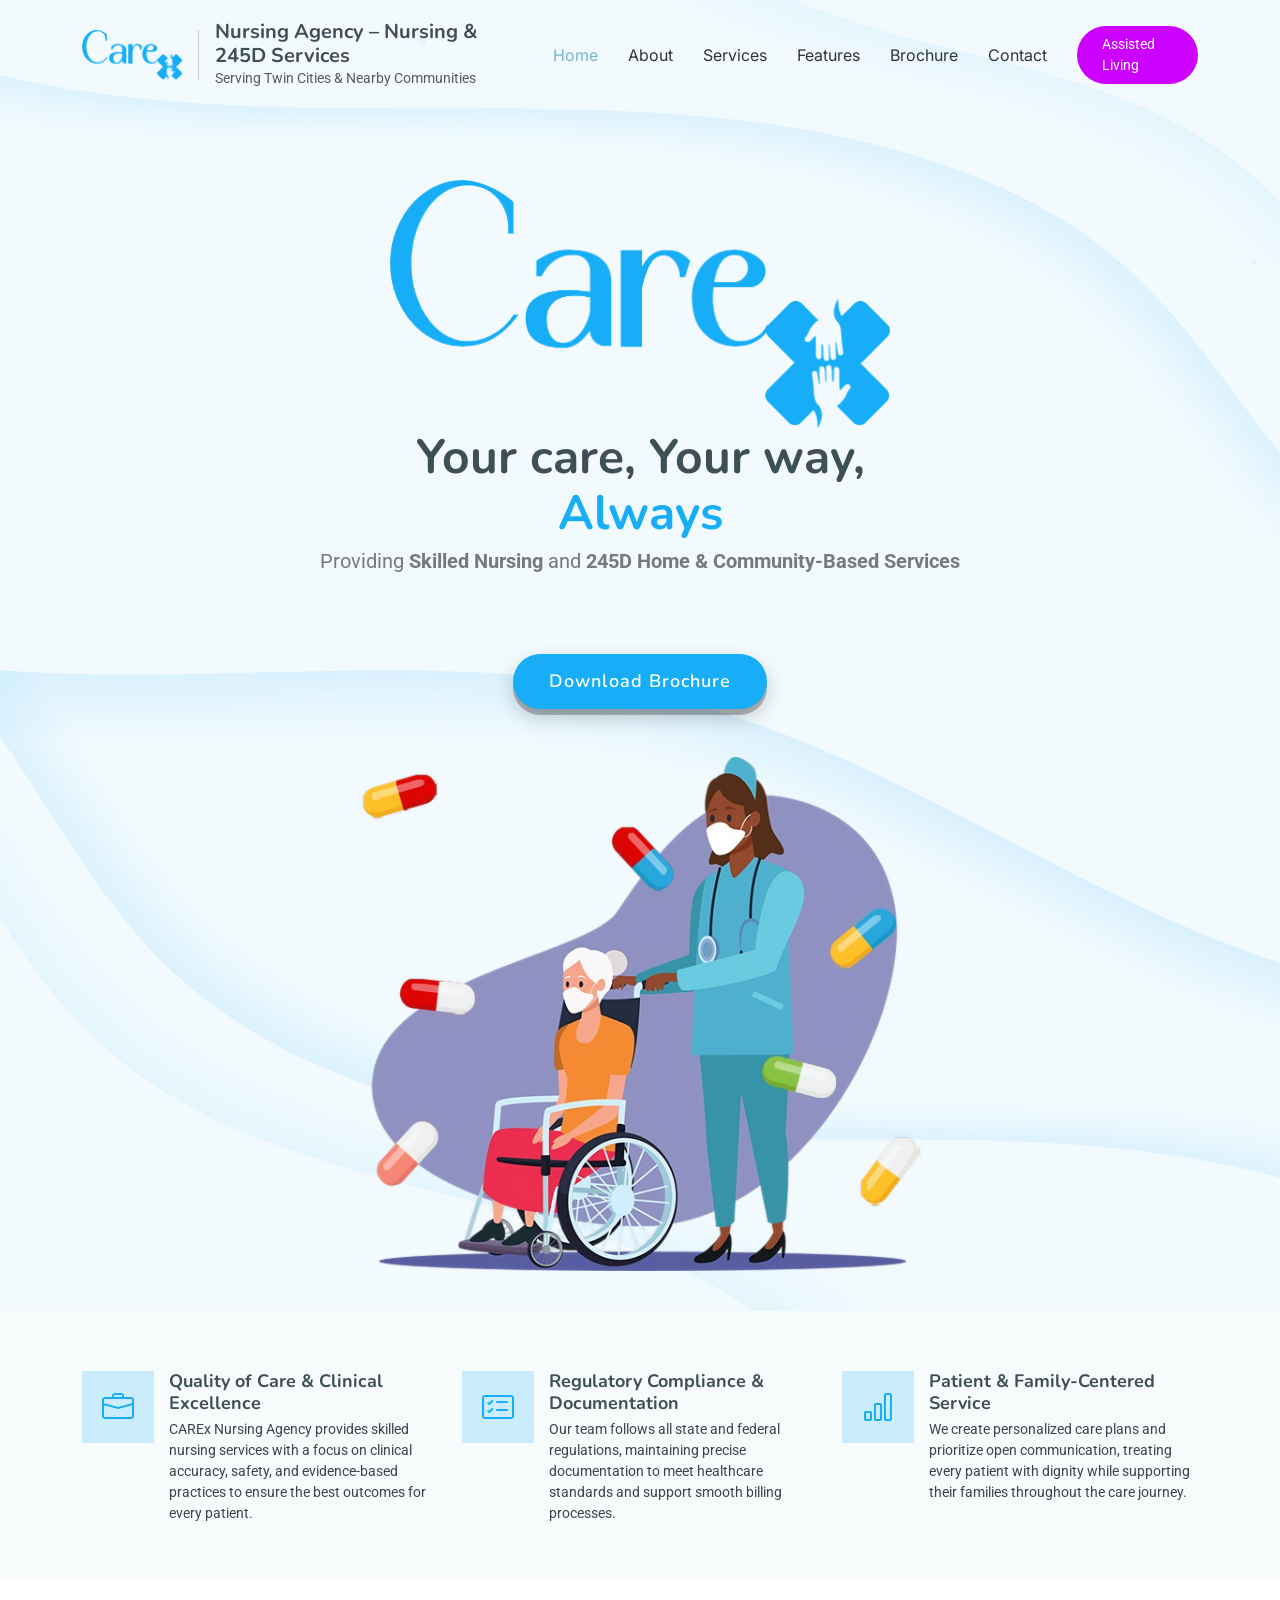
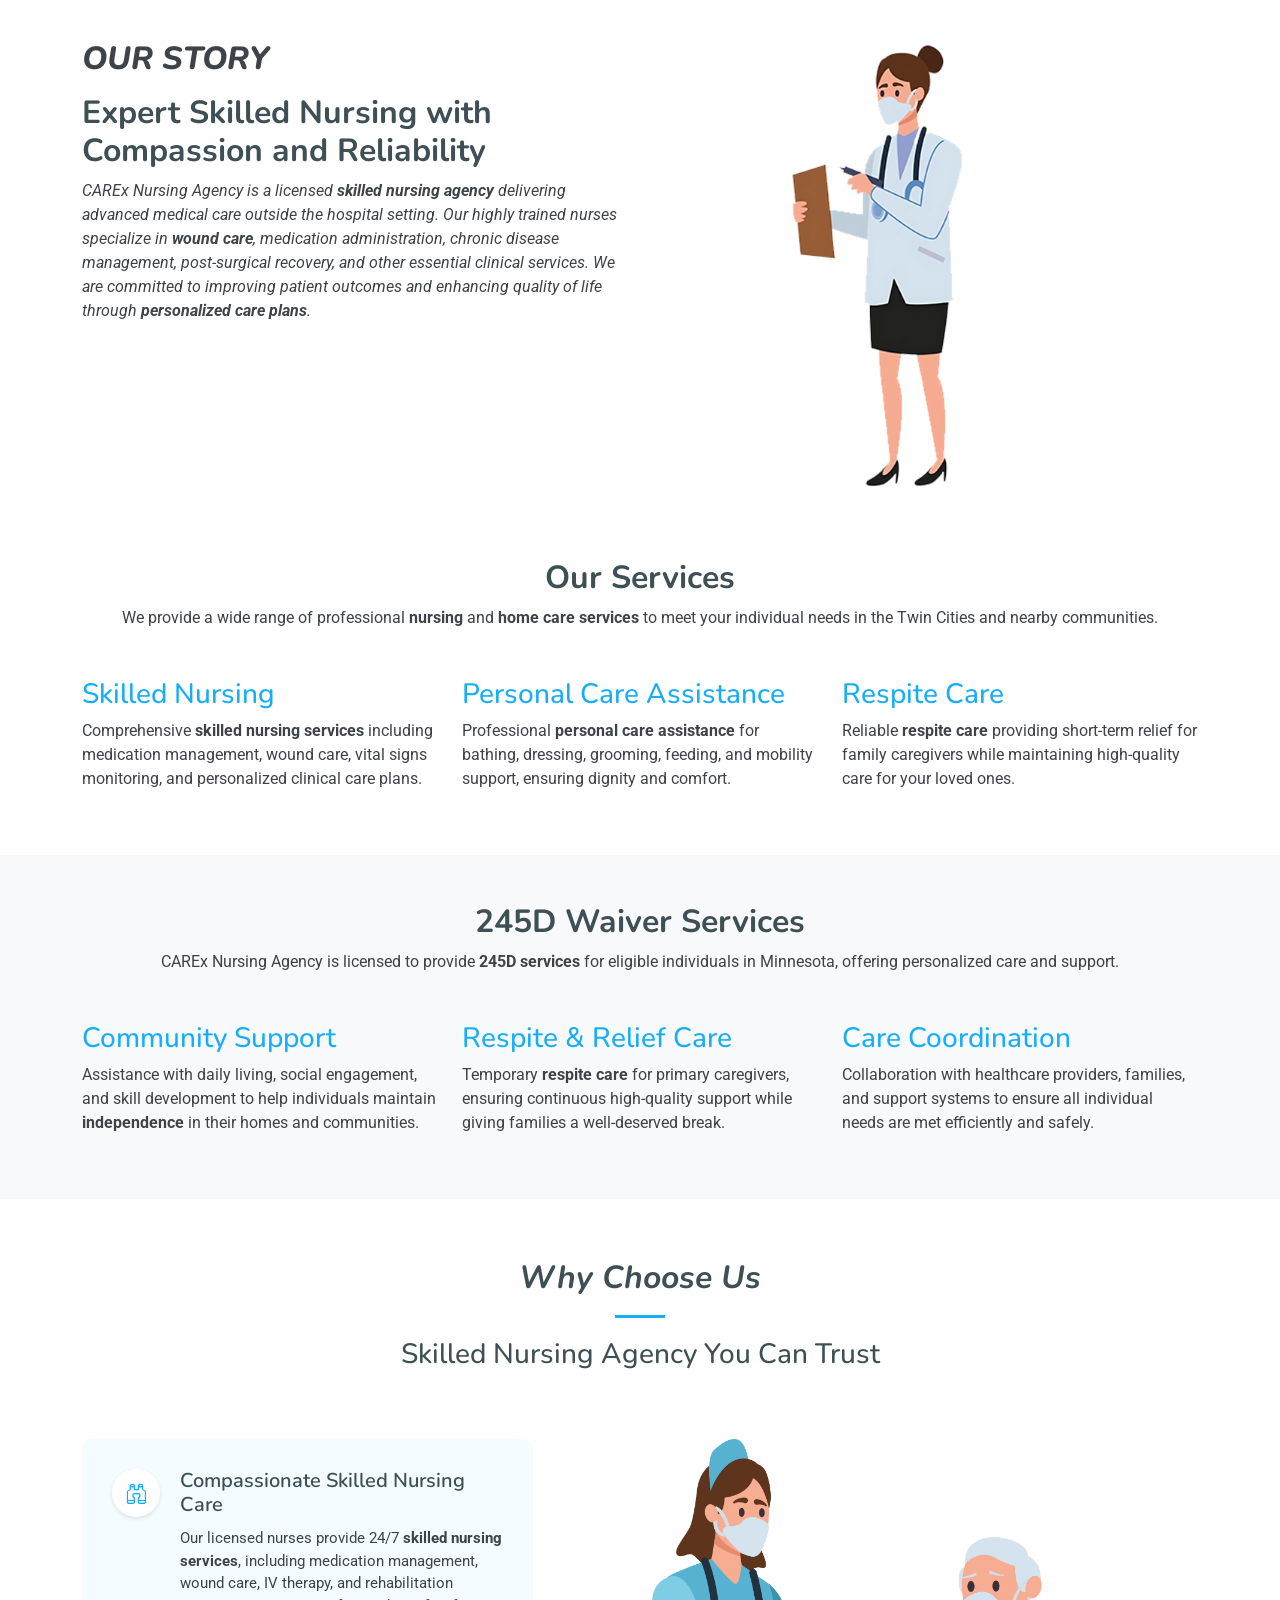
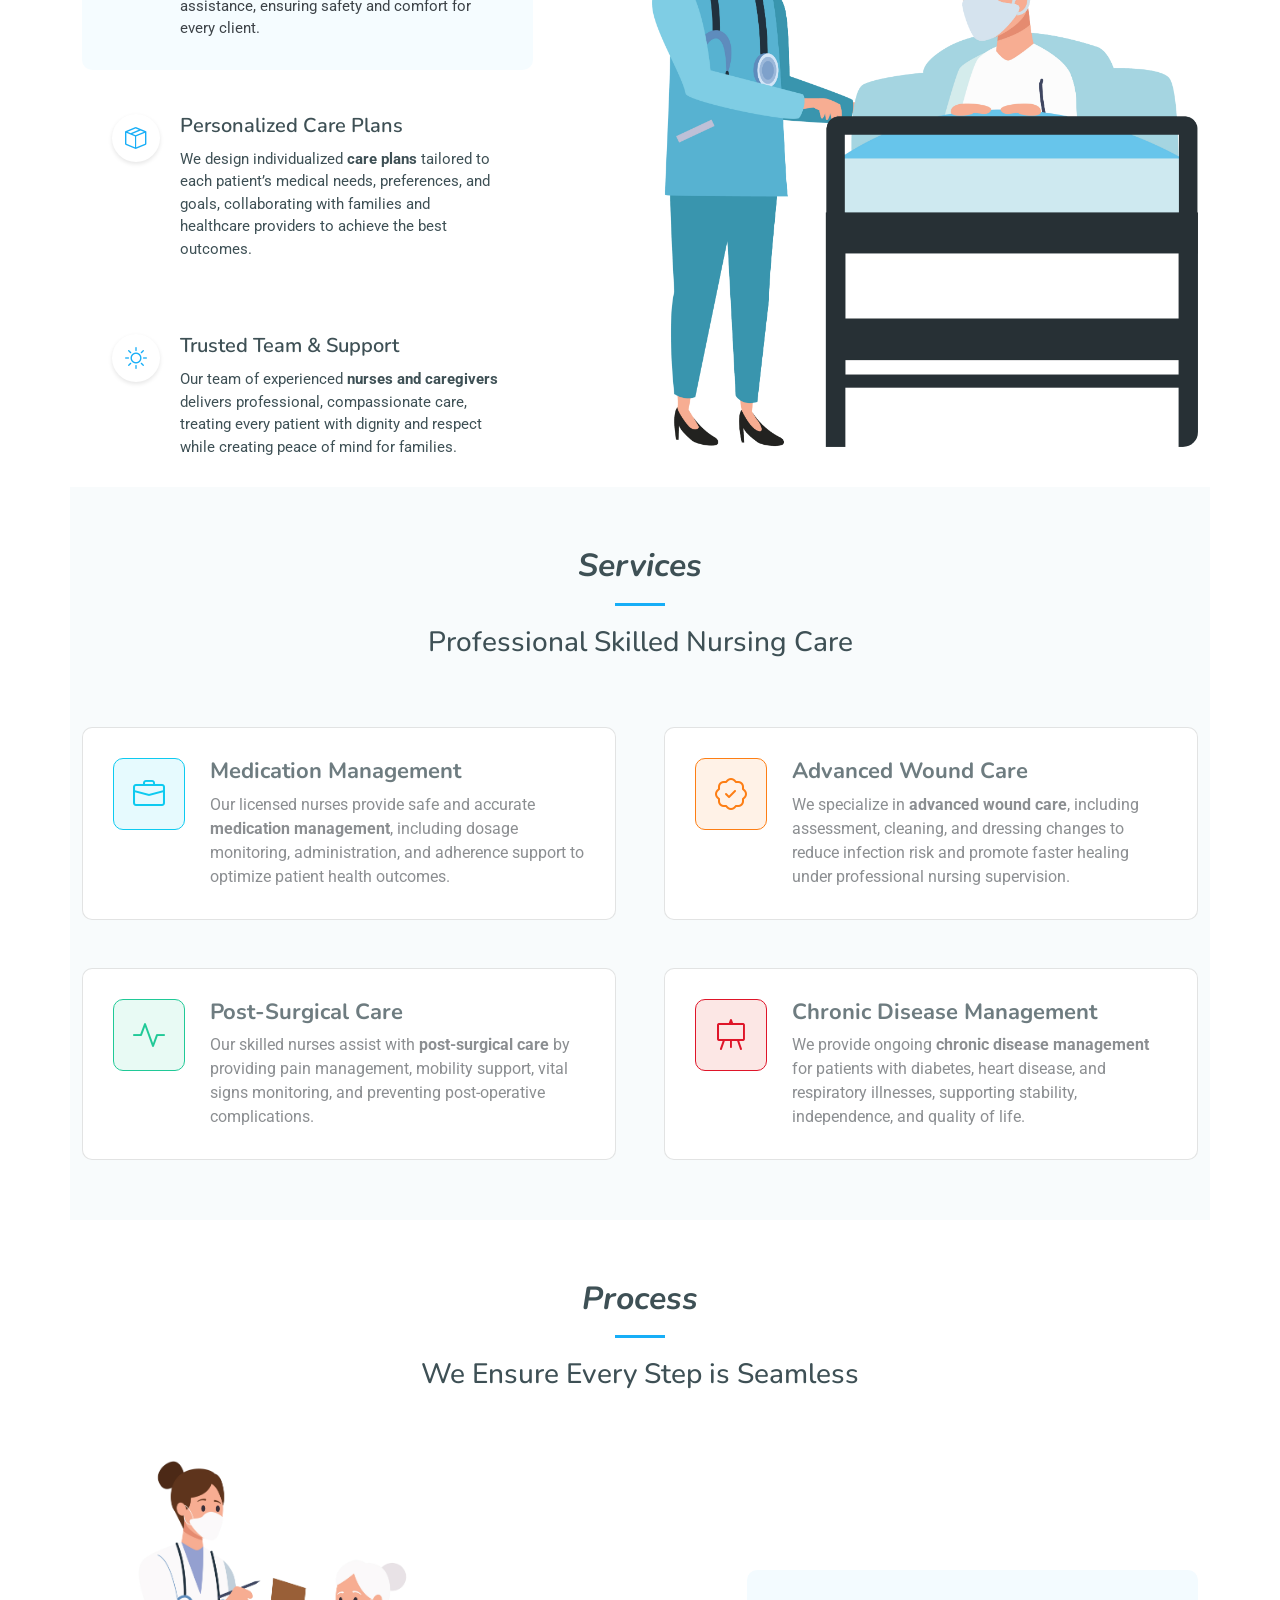
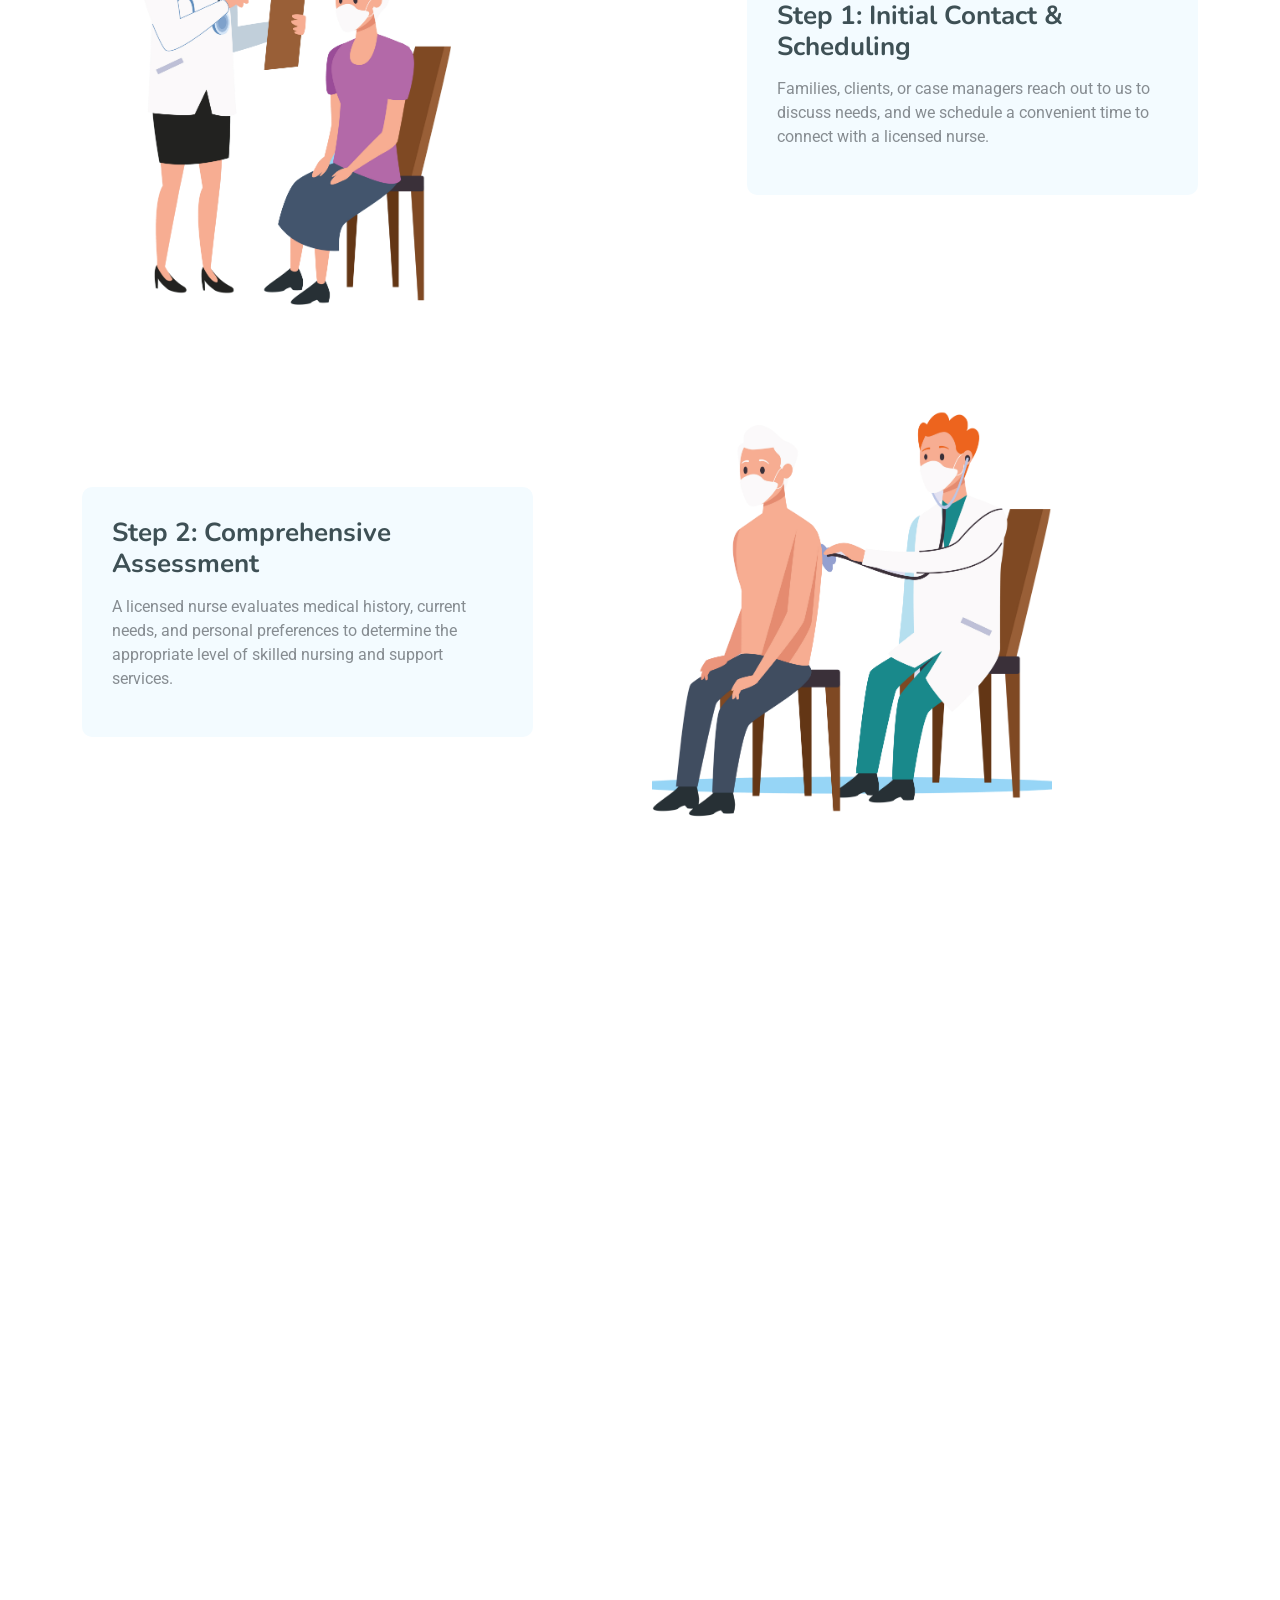
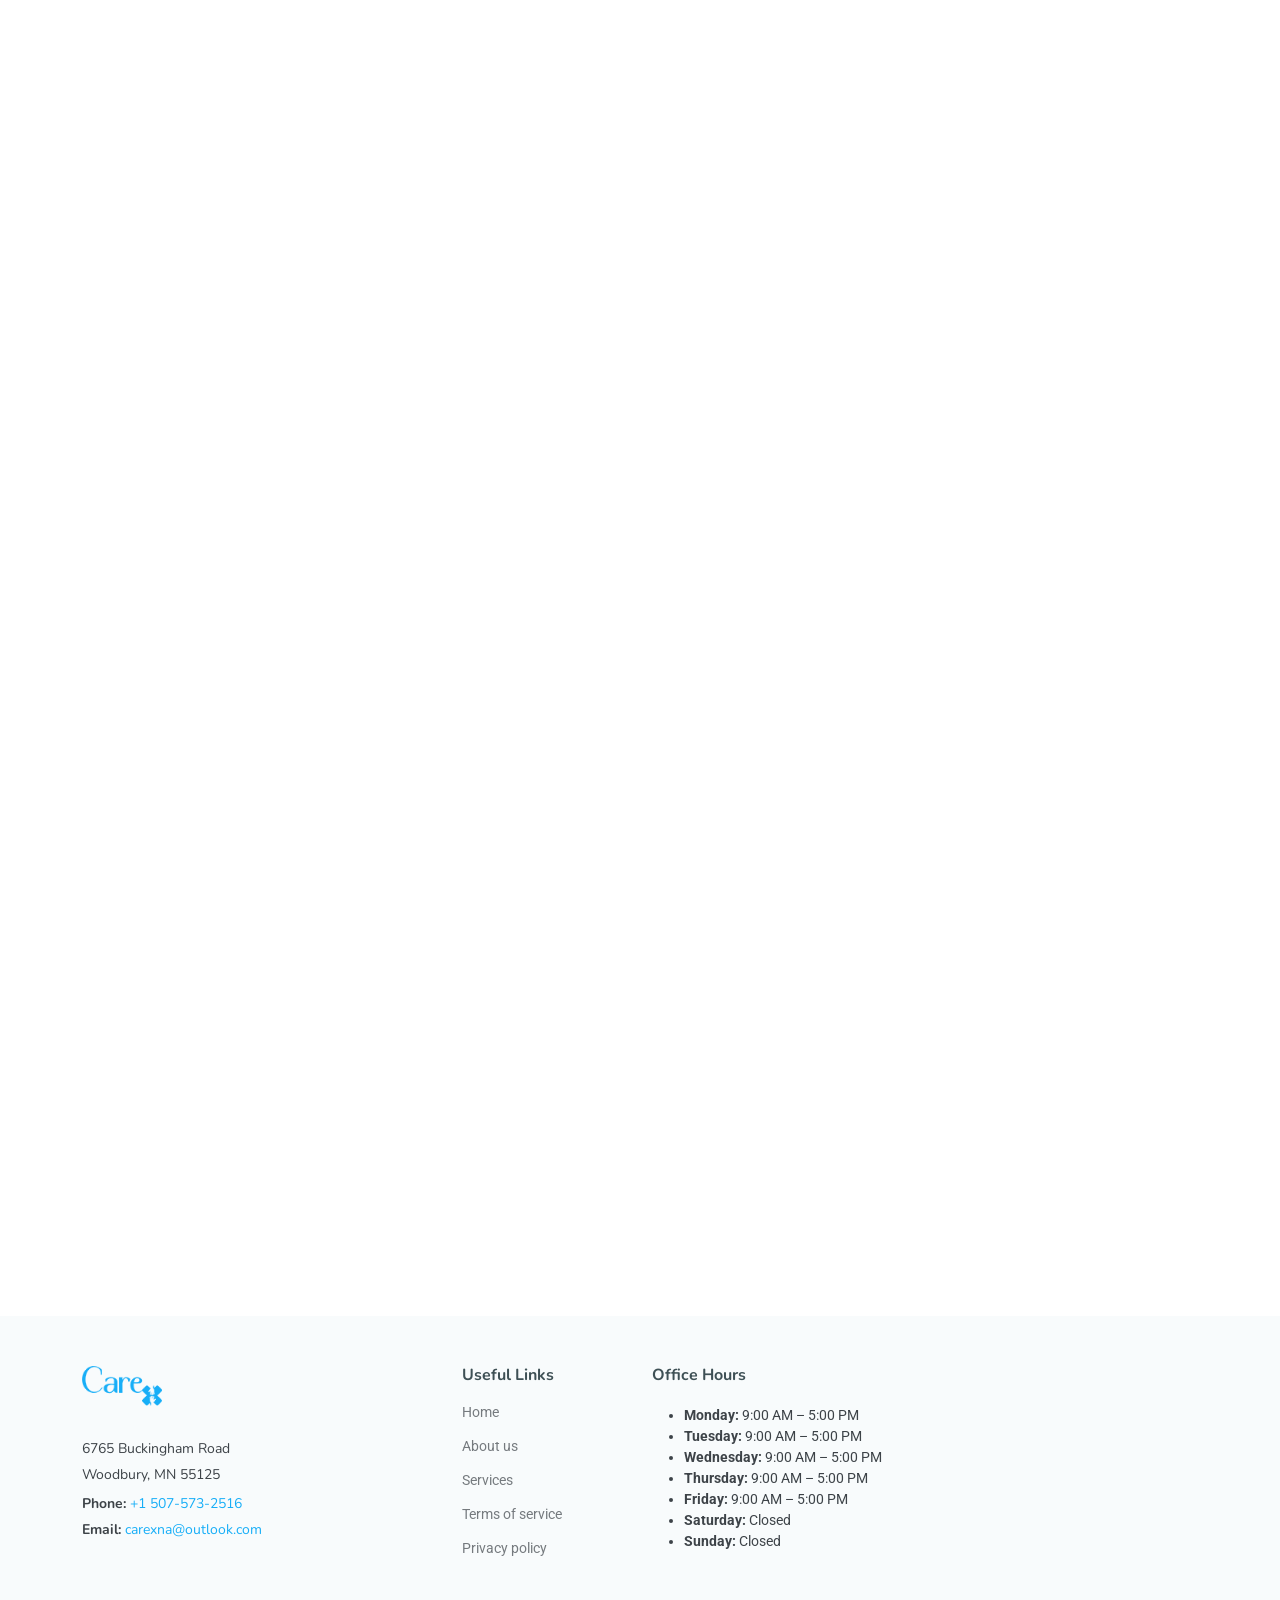
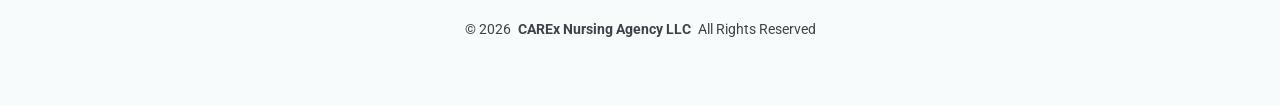
==== commit 02d3c148: "assisted living button added" ====
--- a/index.html
+++ b/index.html
@@ -82,13 +82,14 @@
           </ul>
         </li>
         -->
+        <li><a href="index.html#contact">Contact</a></li>
         <!-- <li><a href="index.html#contact" title="Contact CAREx Nursing Agency – Get in Touch">Contact</a></li> -->
       </ul>
       <i class="mobile-nav-toggle d-xl-none bi bi-list" aria-label="Toggle Navigation Menu"></i>
     </nav>
 
 
-      <a class="btn-getstarted" href="index.html#contact">Contact Us</a>
+      <a class="btn-assisted" href="https://blossomhill.life/" target="_blank">Assisted Living</a>
 
     </div>
   </header>
--- a/assets/css/main.css
+++ b/assets/css/main.css
@@ -191,6 +191,25 @@
 .header .btn-getstarted:focus:hover {
   color: var(--contrast-color);
   background: color-mix(in srgb, var(--accent-color), transparent 15%);
+}
+
+
+/* assisted living button */
+.btn-assisted,
+.btn-assisted:focus {
+  color: var(--contrast-color);
+  background: #cc00ff;
+  font-size: 14px;
+  padding: 8px 25px;
+  margin: 0 0 0 30px;
+  border-radius: 50px;
+  transition: 0.3s;
+}
+
+.btn-assisted:hover,
+.btn-assisted:focus:hover {
+  color: var(--contrast-color);
+  background: #a061cc;
 }
 
 @media (max-width: 1200px) {
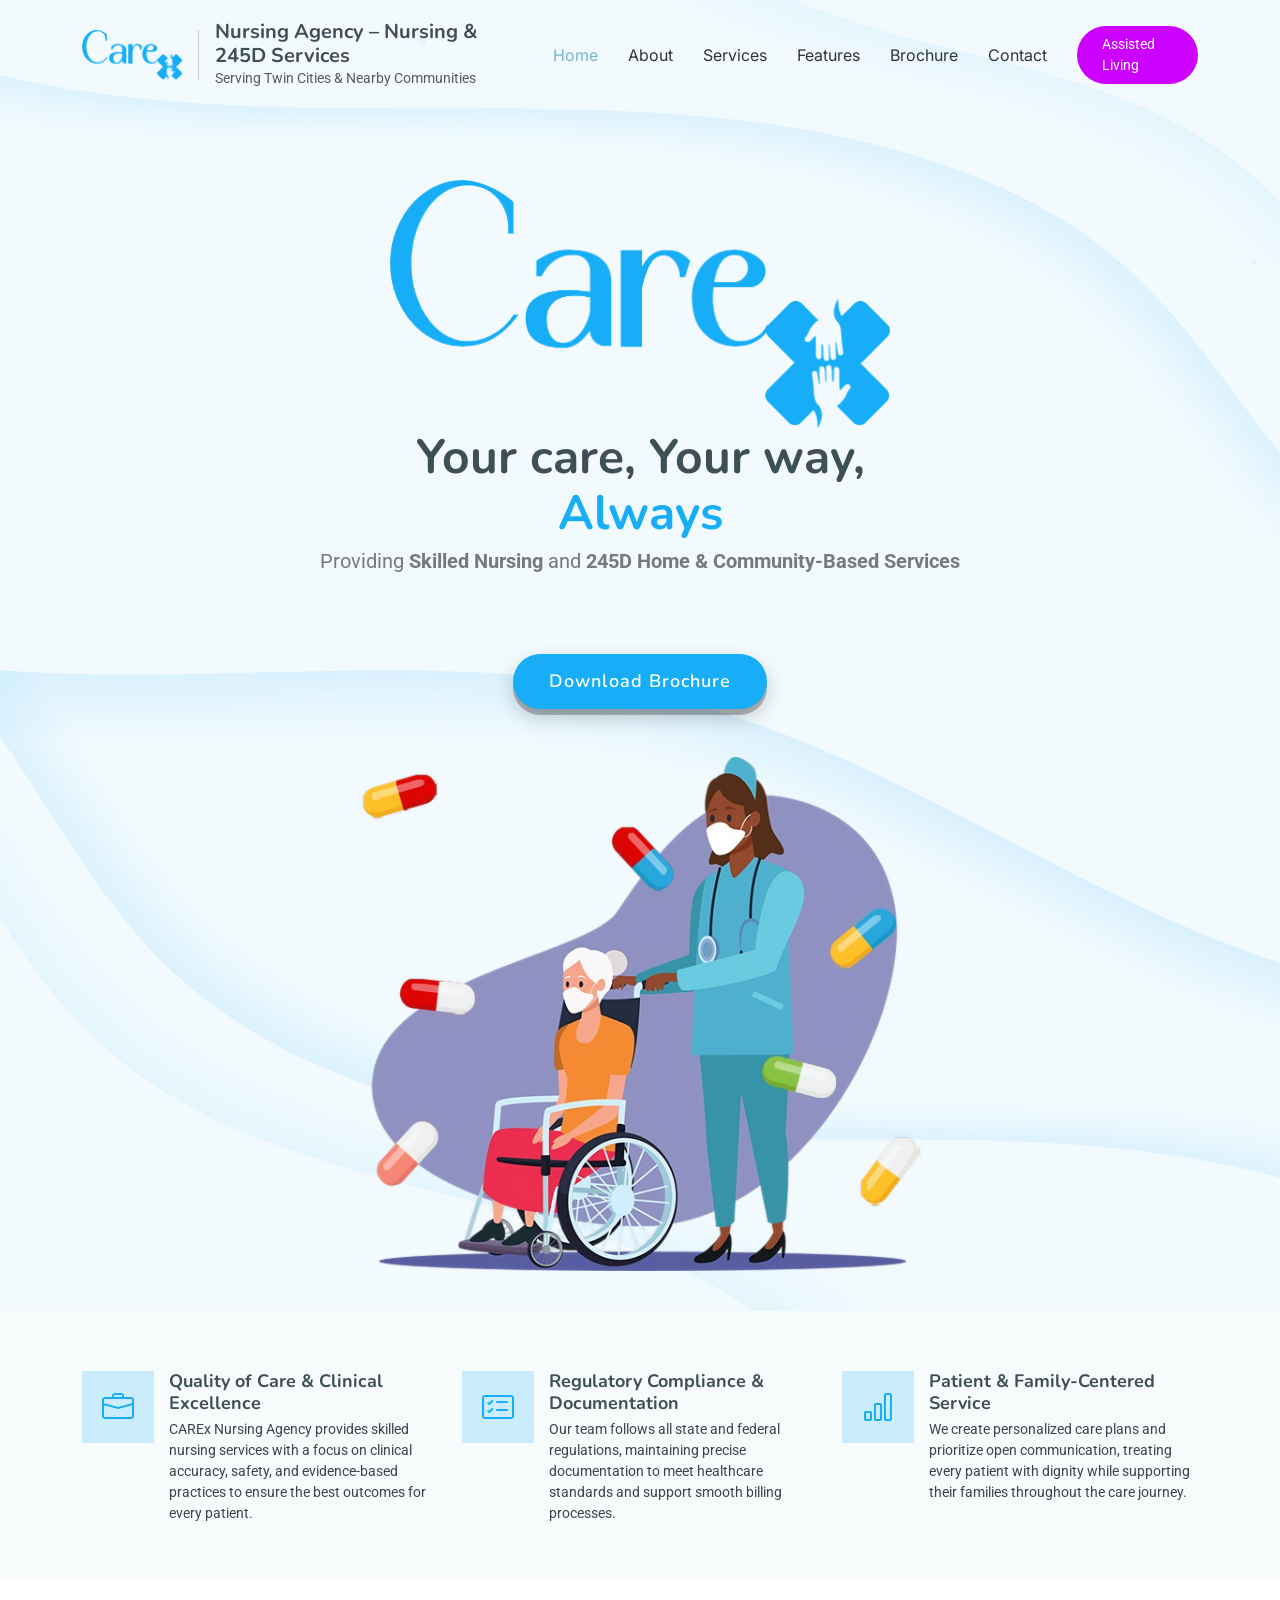
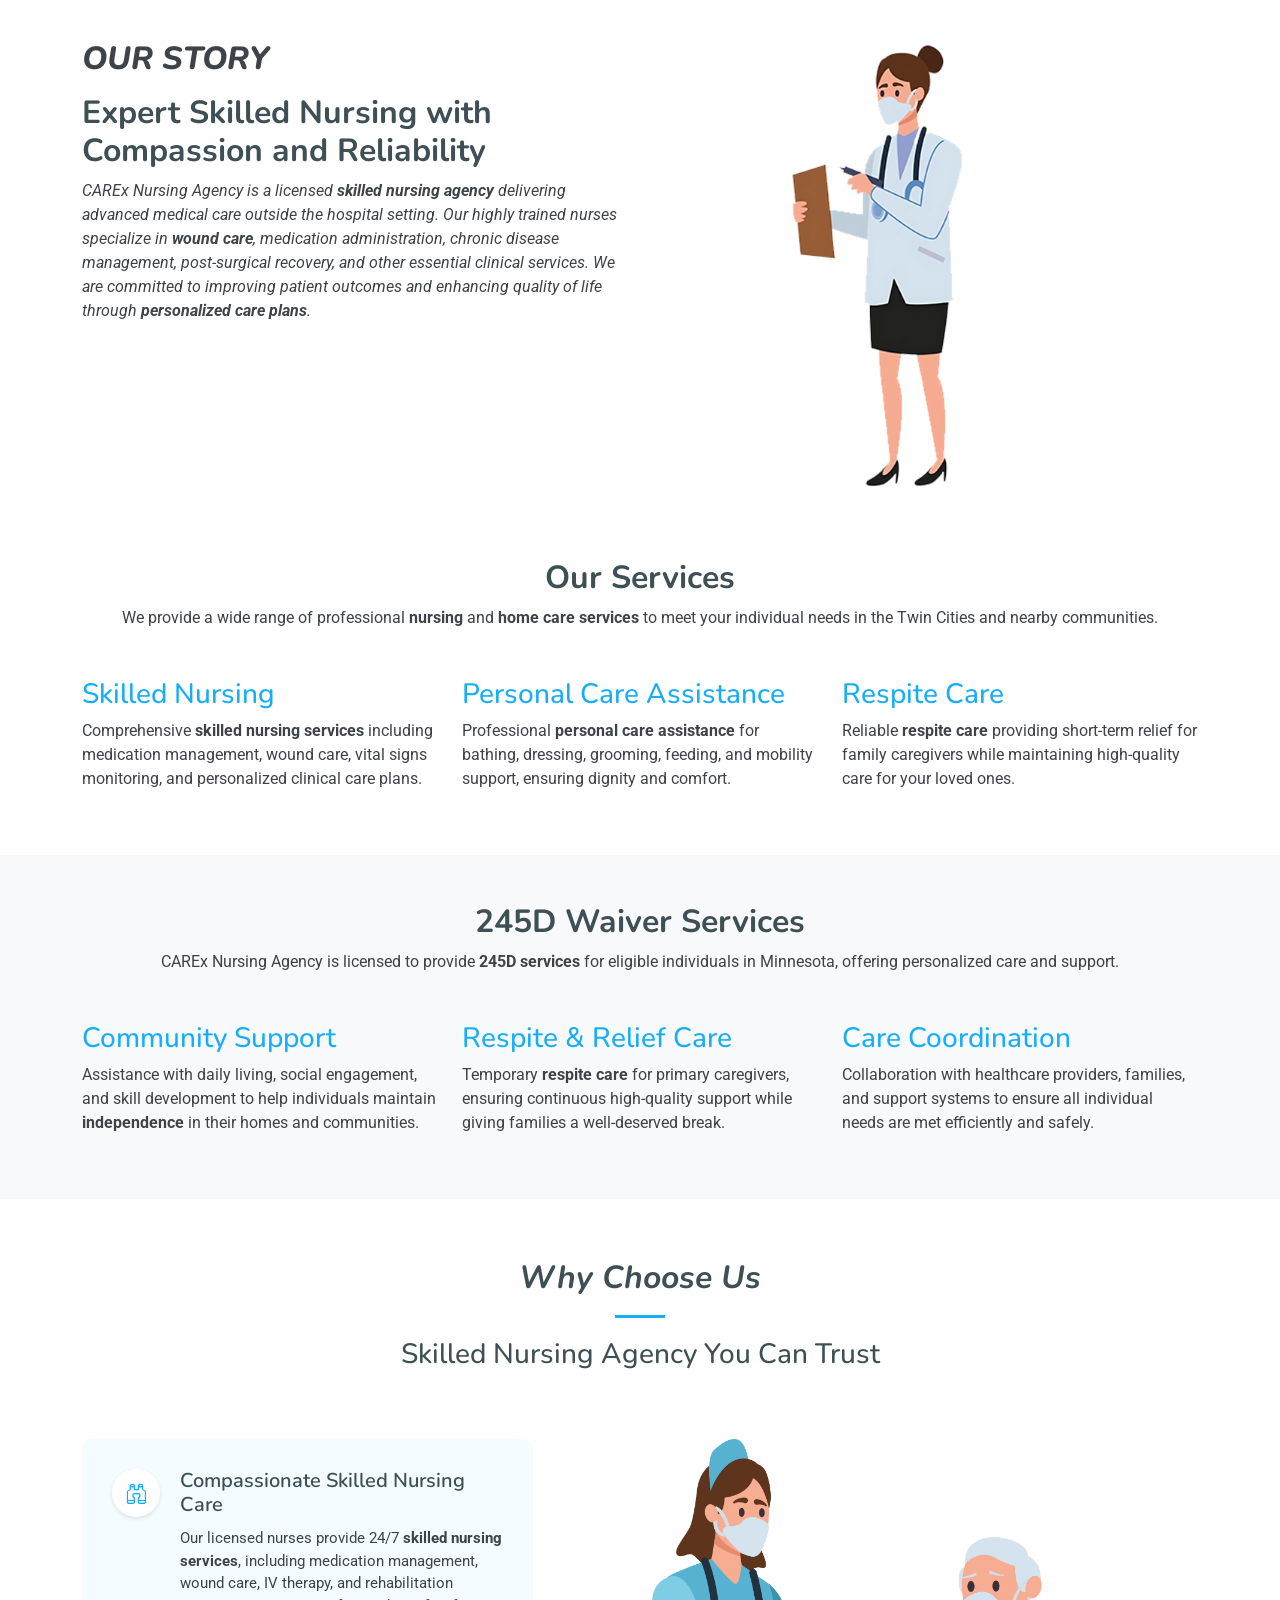
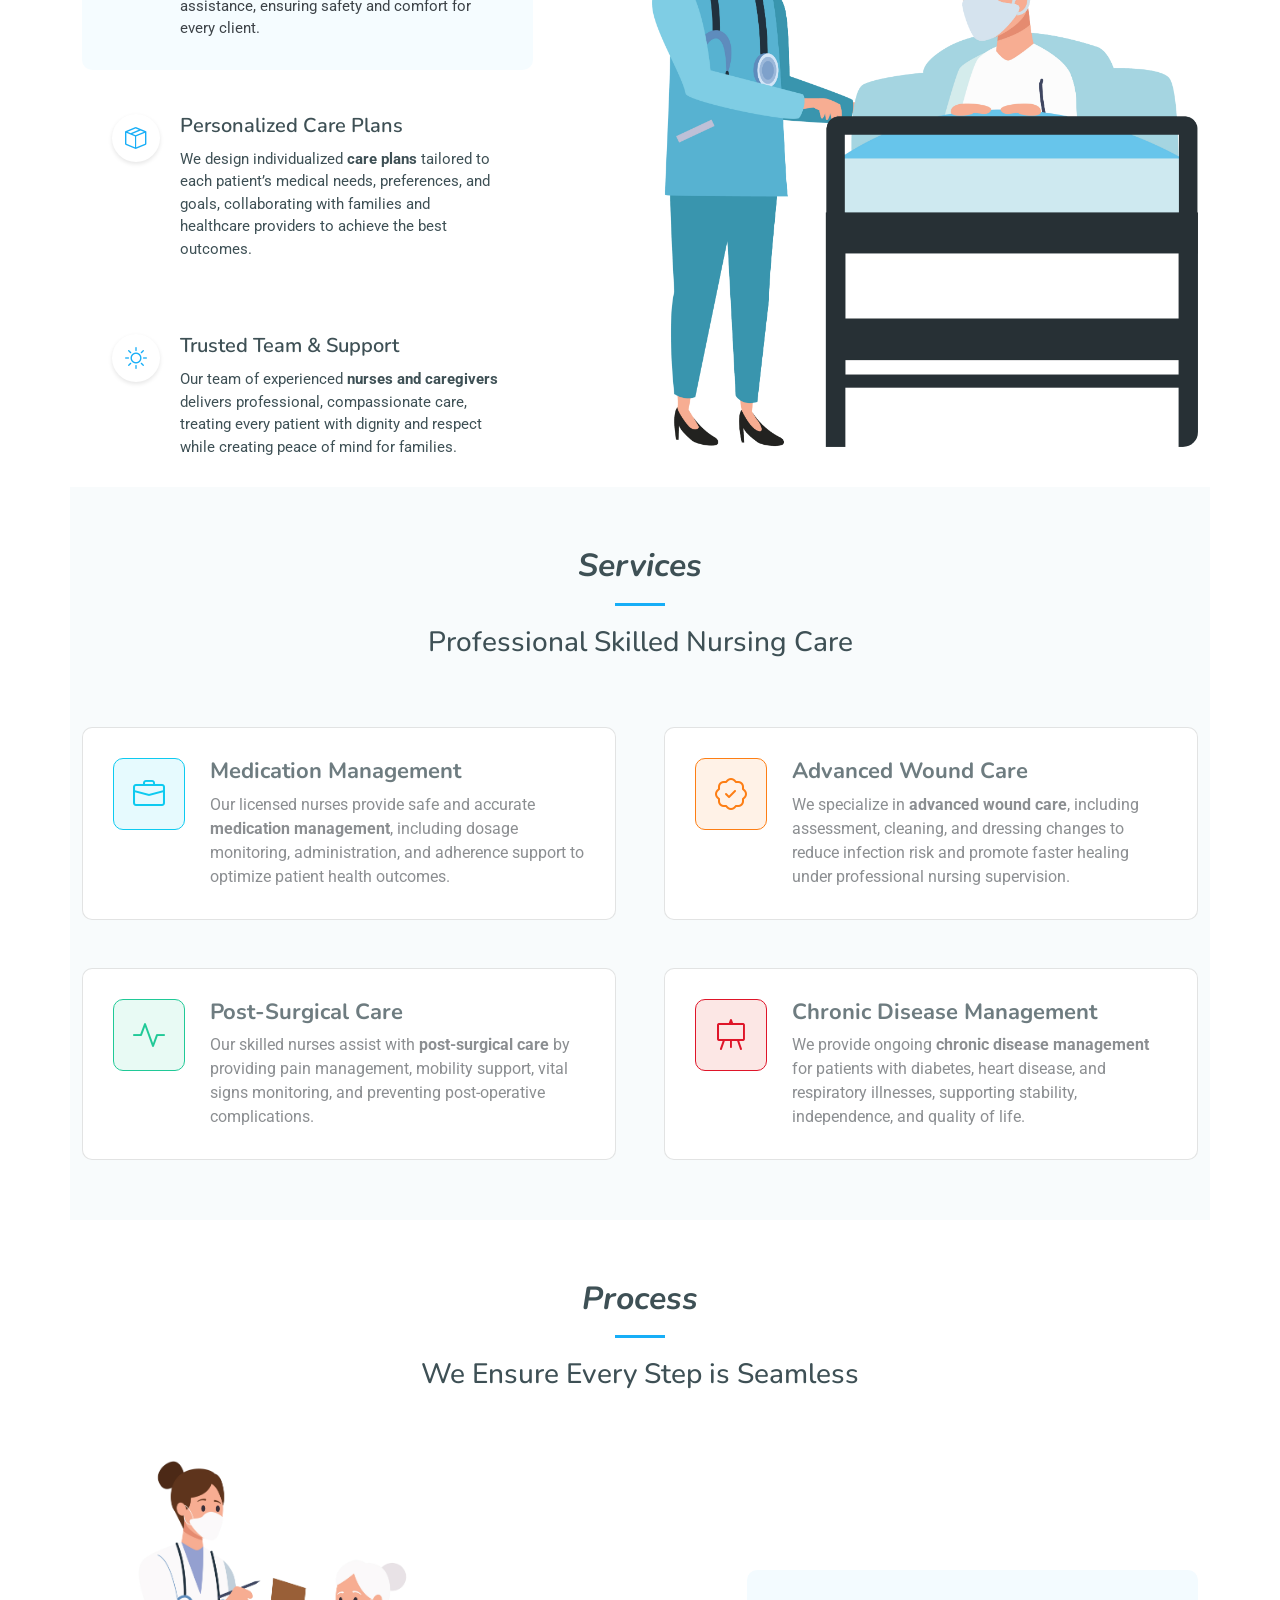
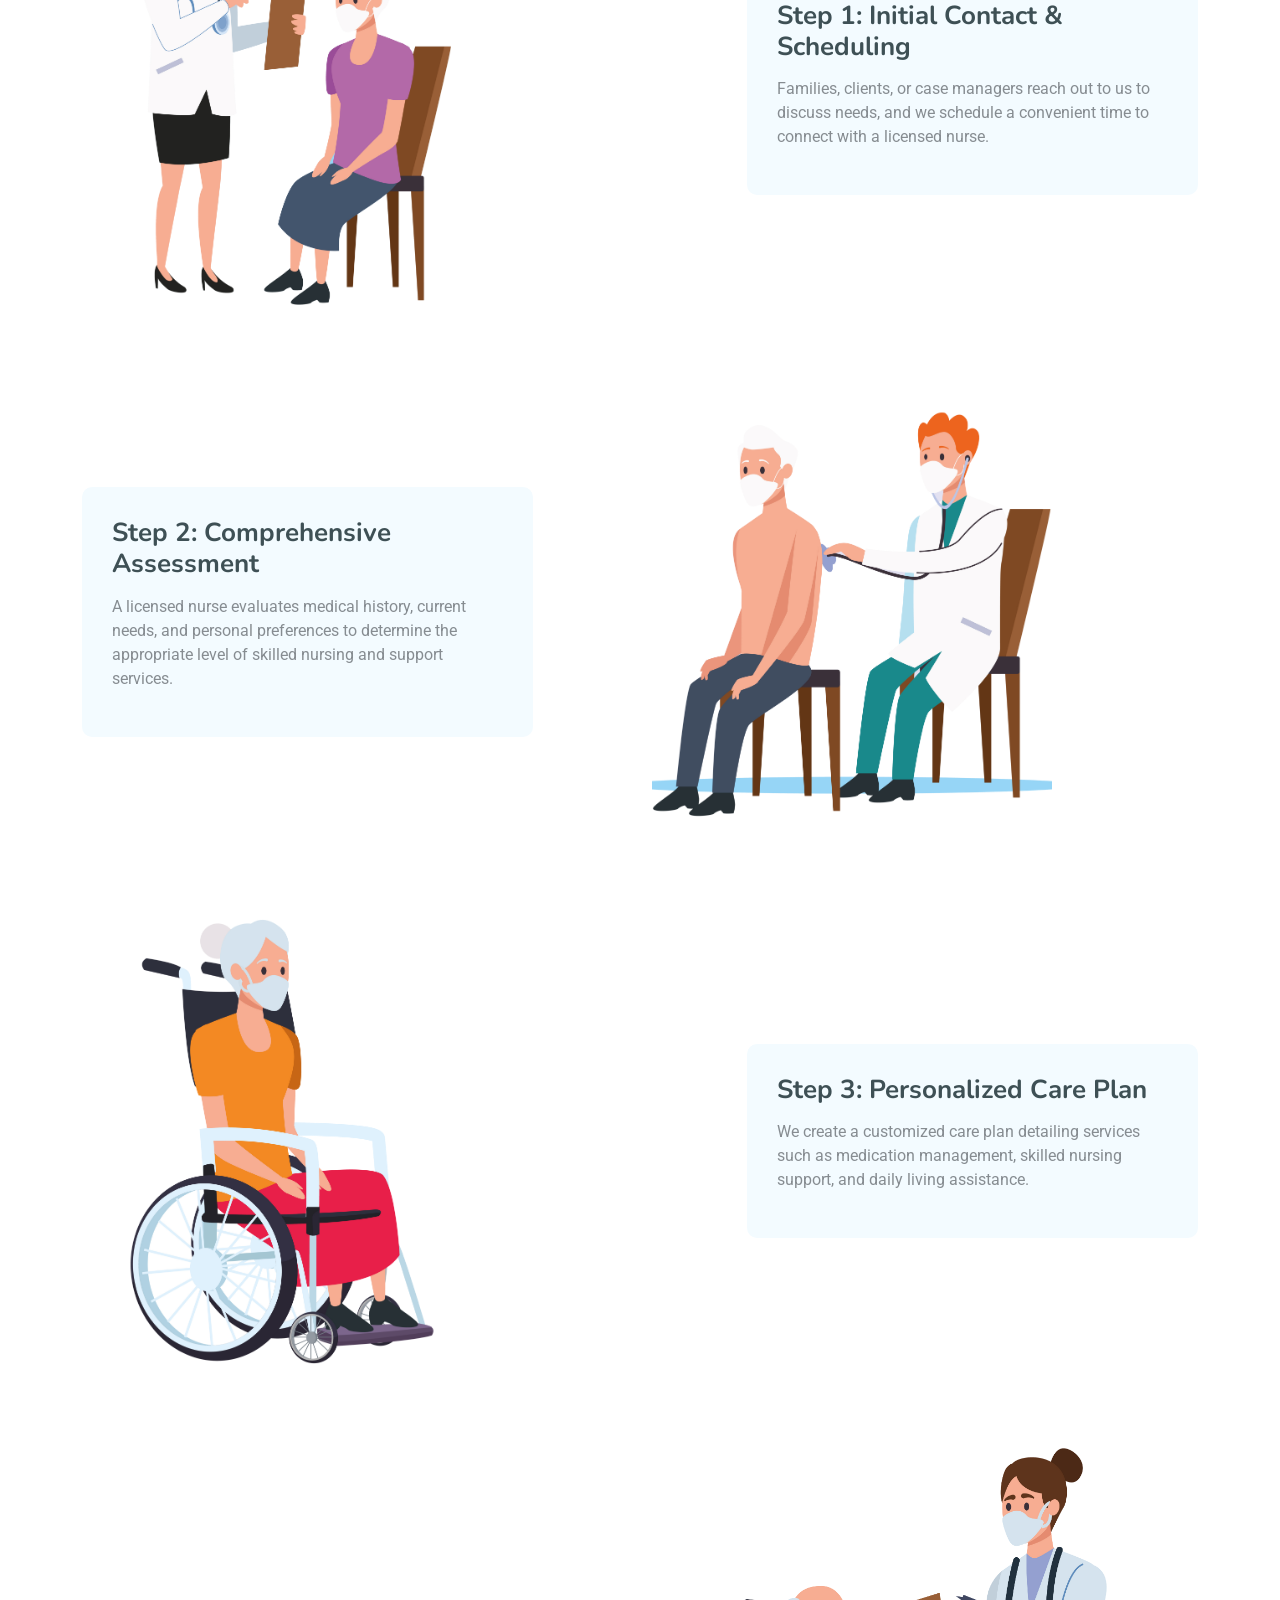
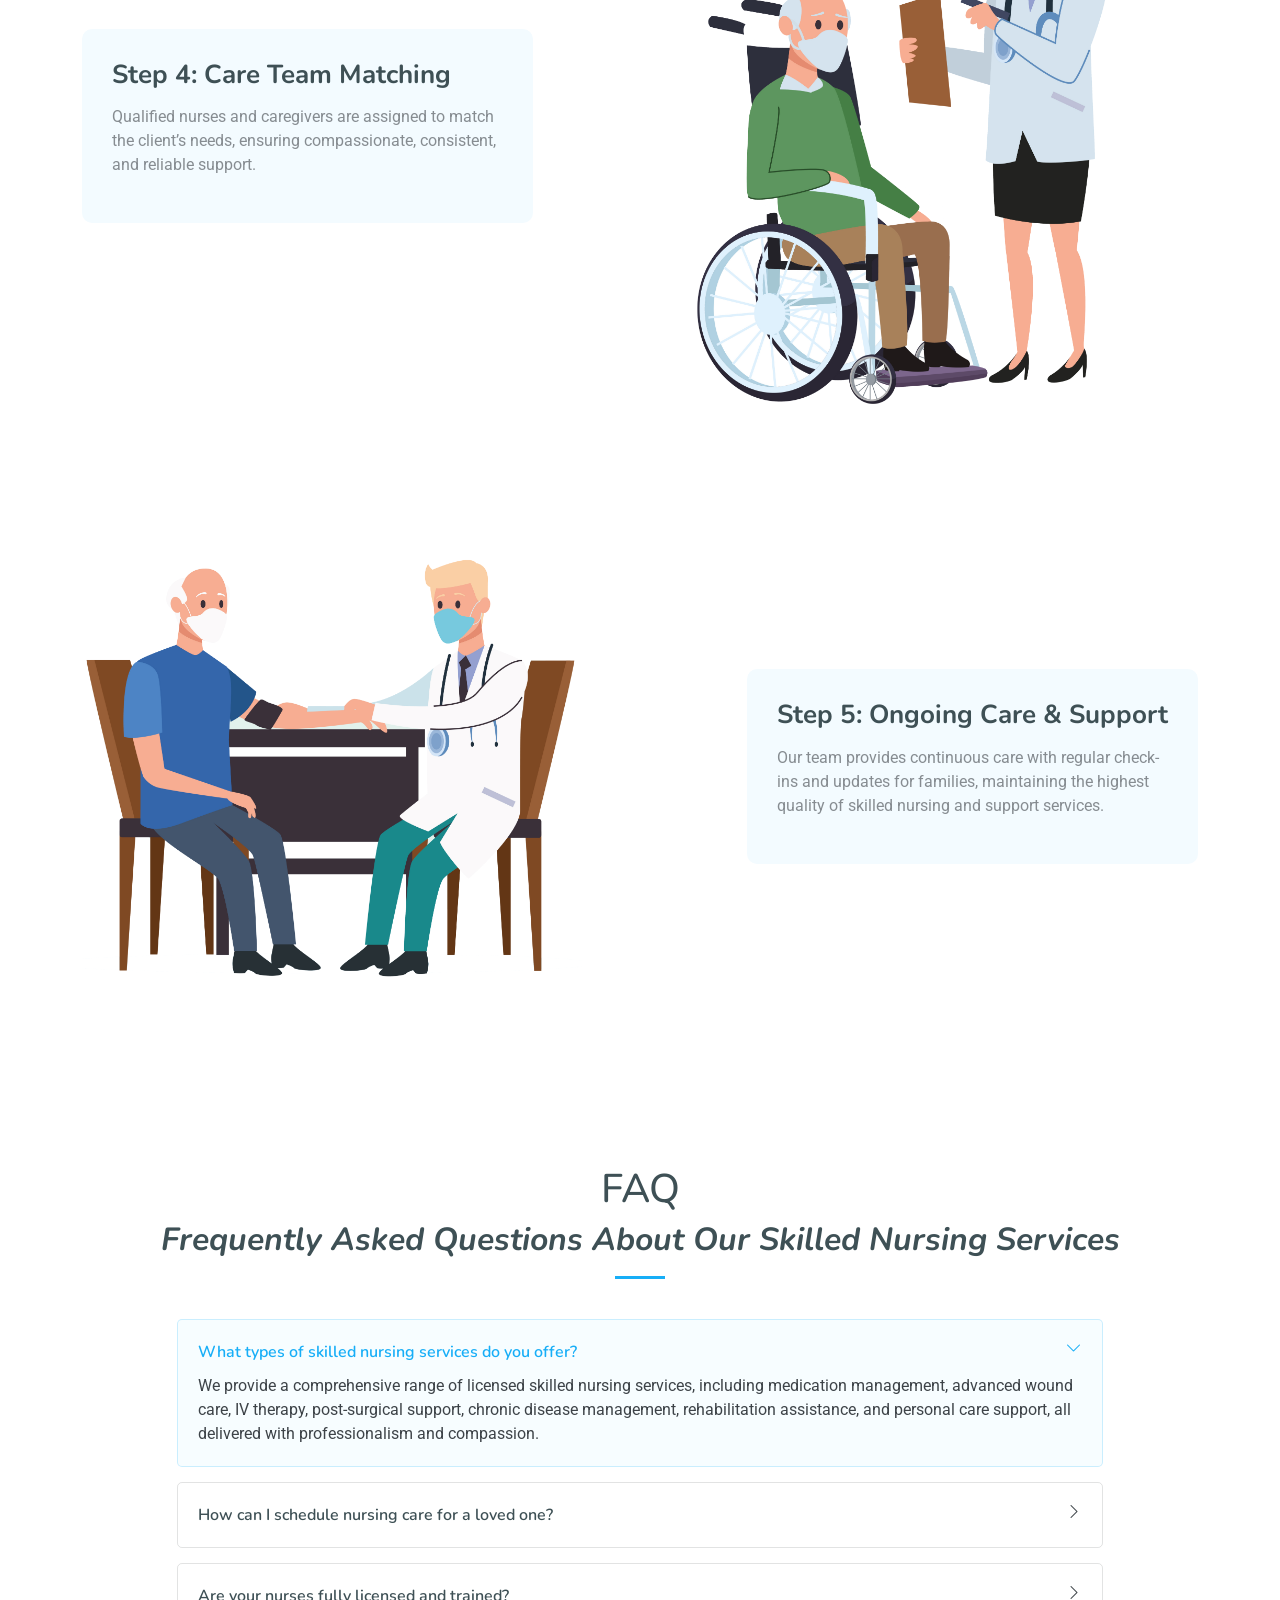
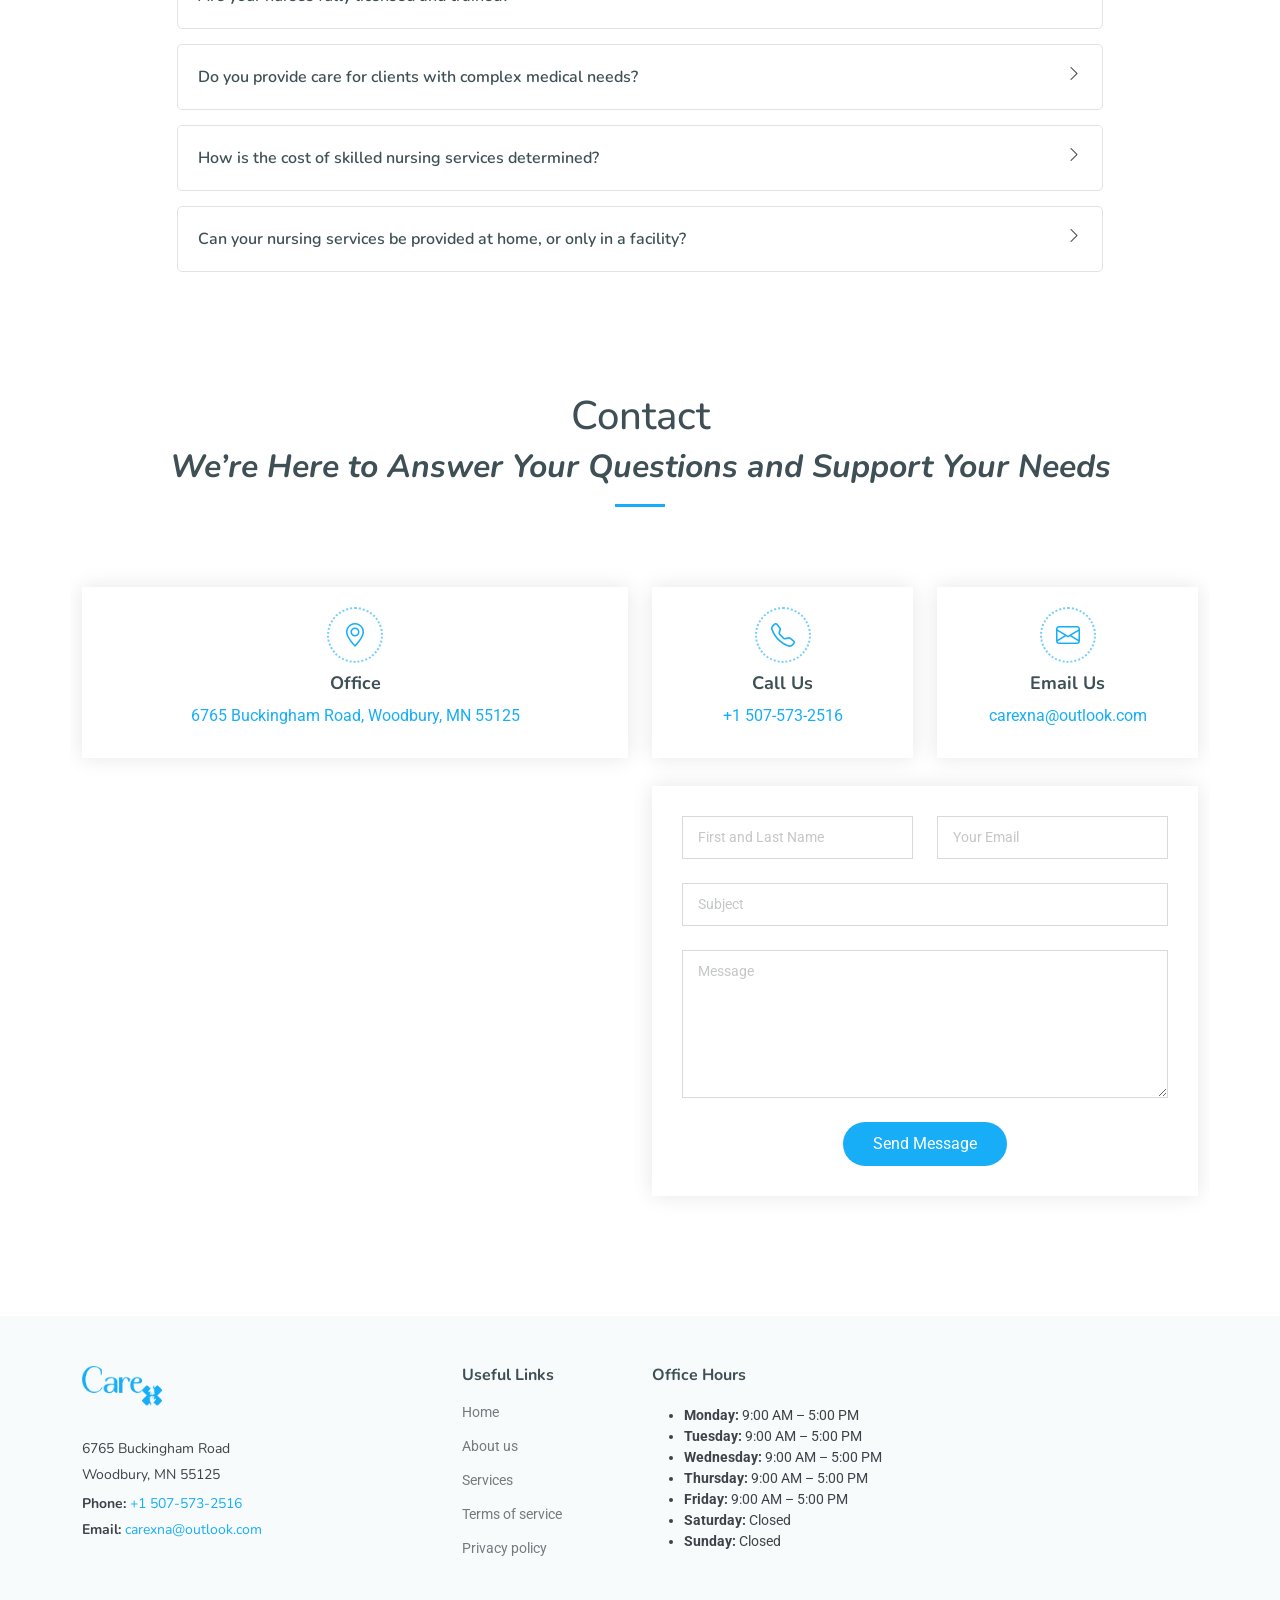
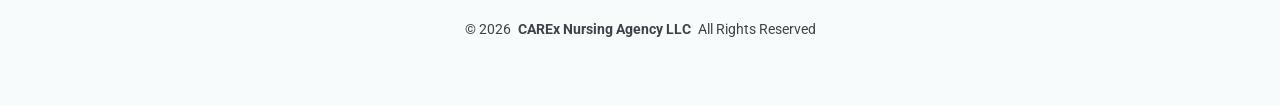
==== commit 3fdf2578: "mobile view hiding" ====
--- a/index.html
+++ b/index.html
@@ -35,7 +35,7 @@
   <header id="header" class="header d-flex align-items-center fixed-top">
     <div class="container-fluid container-xl position-relative d-flex align-items-center">
 
-    <a href="index.html" class="d-flex align-items-center" title="CAREx Nursing Agency – Skilled Nursing & 245D Services in the Twin Cities">
+    <a href="index.html" class="d-flex align-items-center d-none d-md-flex" title="CAREx Nursing Agency – Skilled Nursing & 245D Services in the Twin Cities">
       <!-- Logo -->
       <img 
           src="assets/img/careXlogo.png" 
@@ -89,7 +89,7 @@
     </nav>
 
 
-      <a class="btn-assisted" href="https://blossomhill.life/" target="_blank">Assisted Living</a>
+      <a class="btn-assisted d-none d-md-flex" href="https://blossomhill.life/" target="_blank">Assisted Living</a>
 
     </div>
   </header>
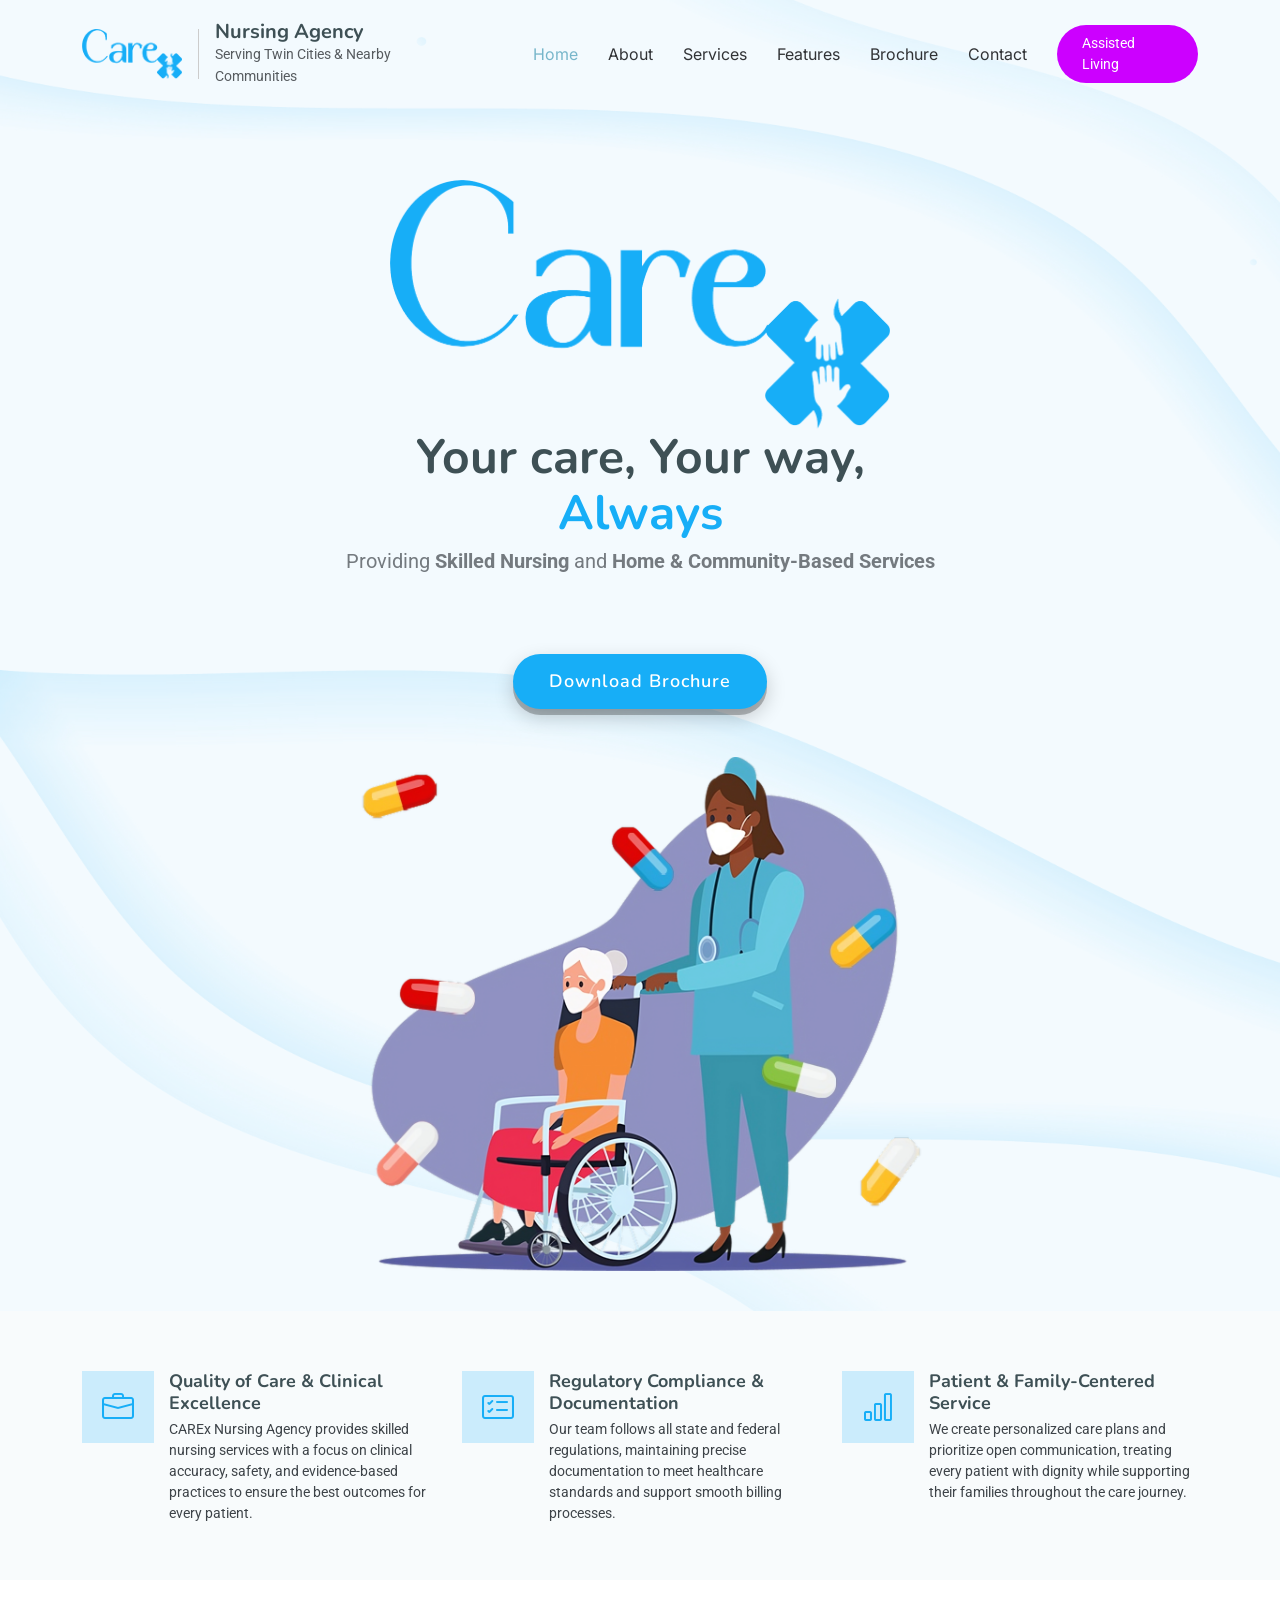
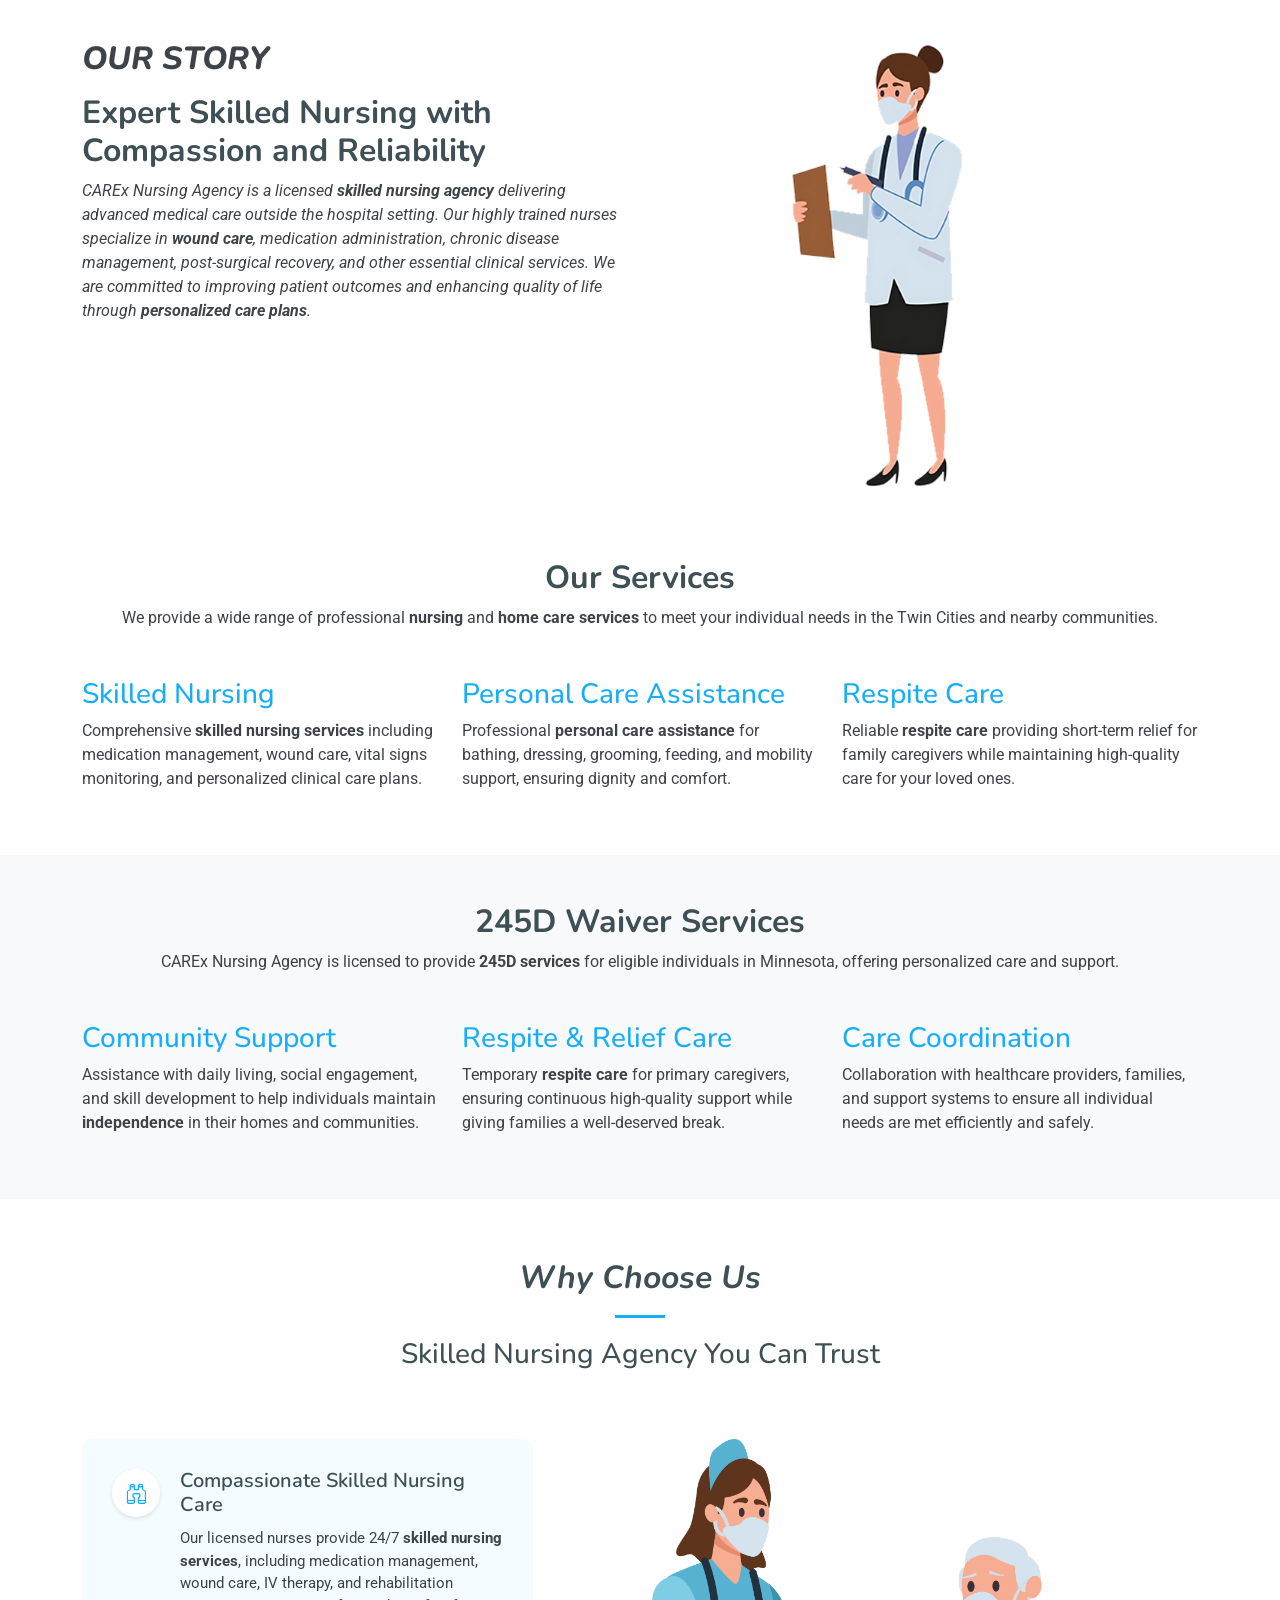
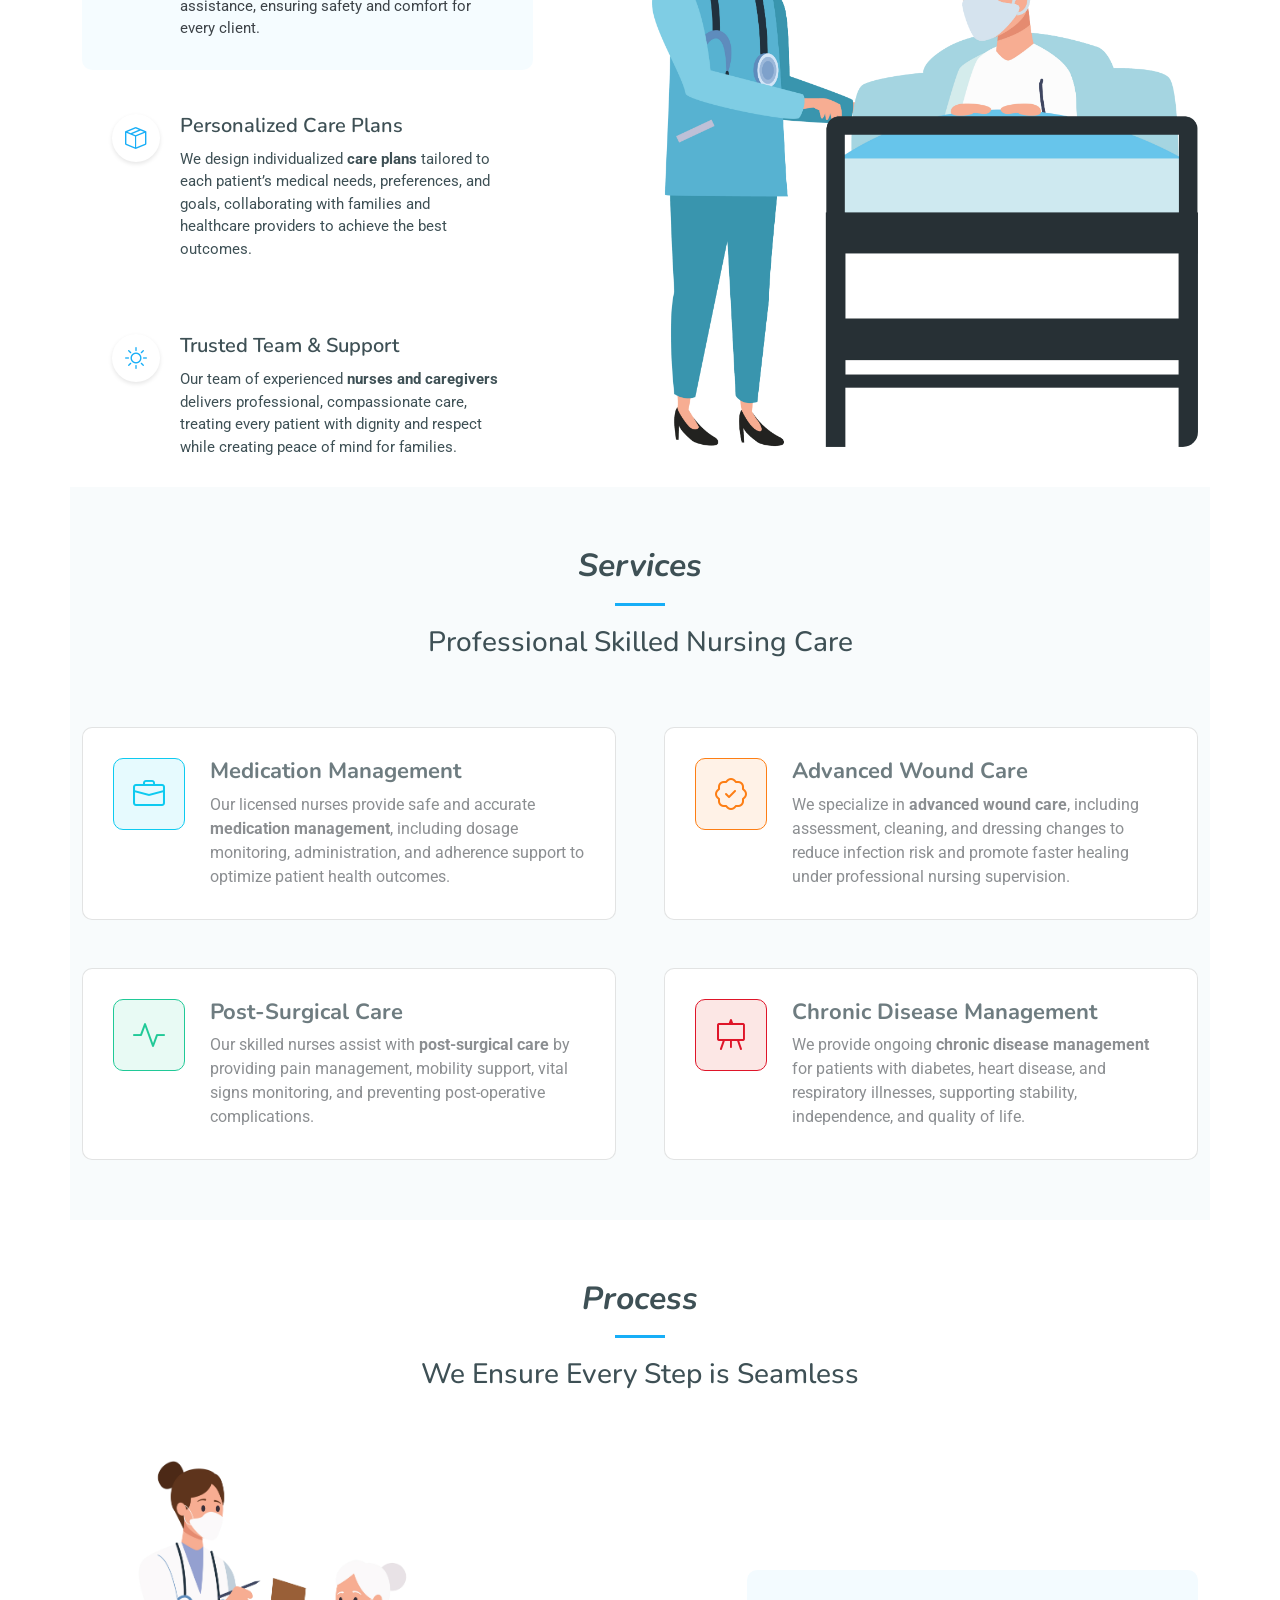
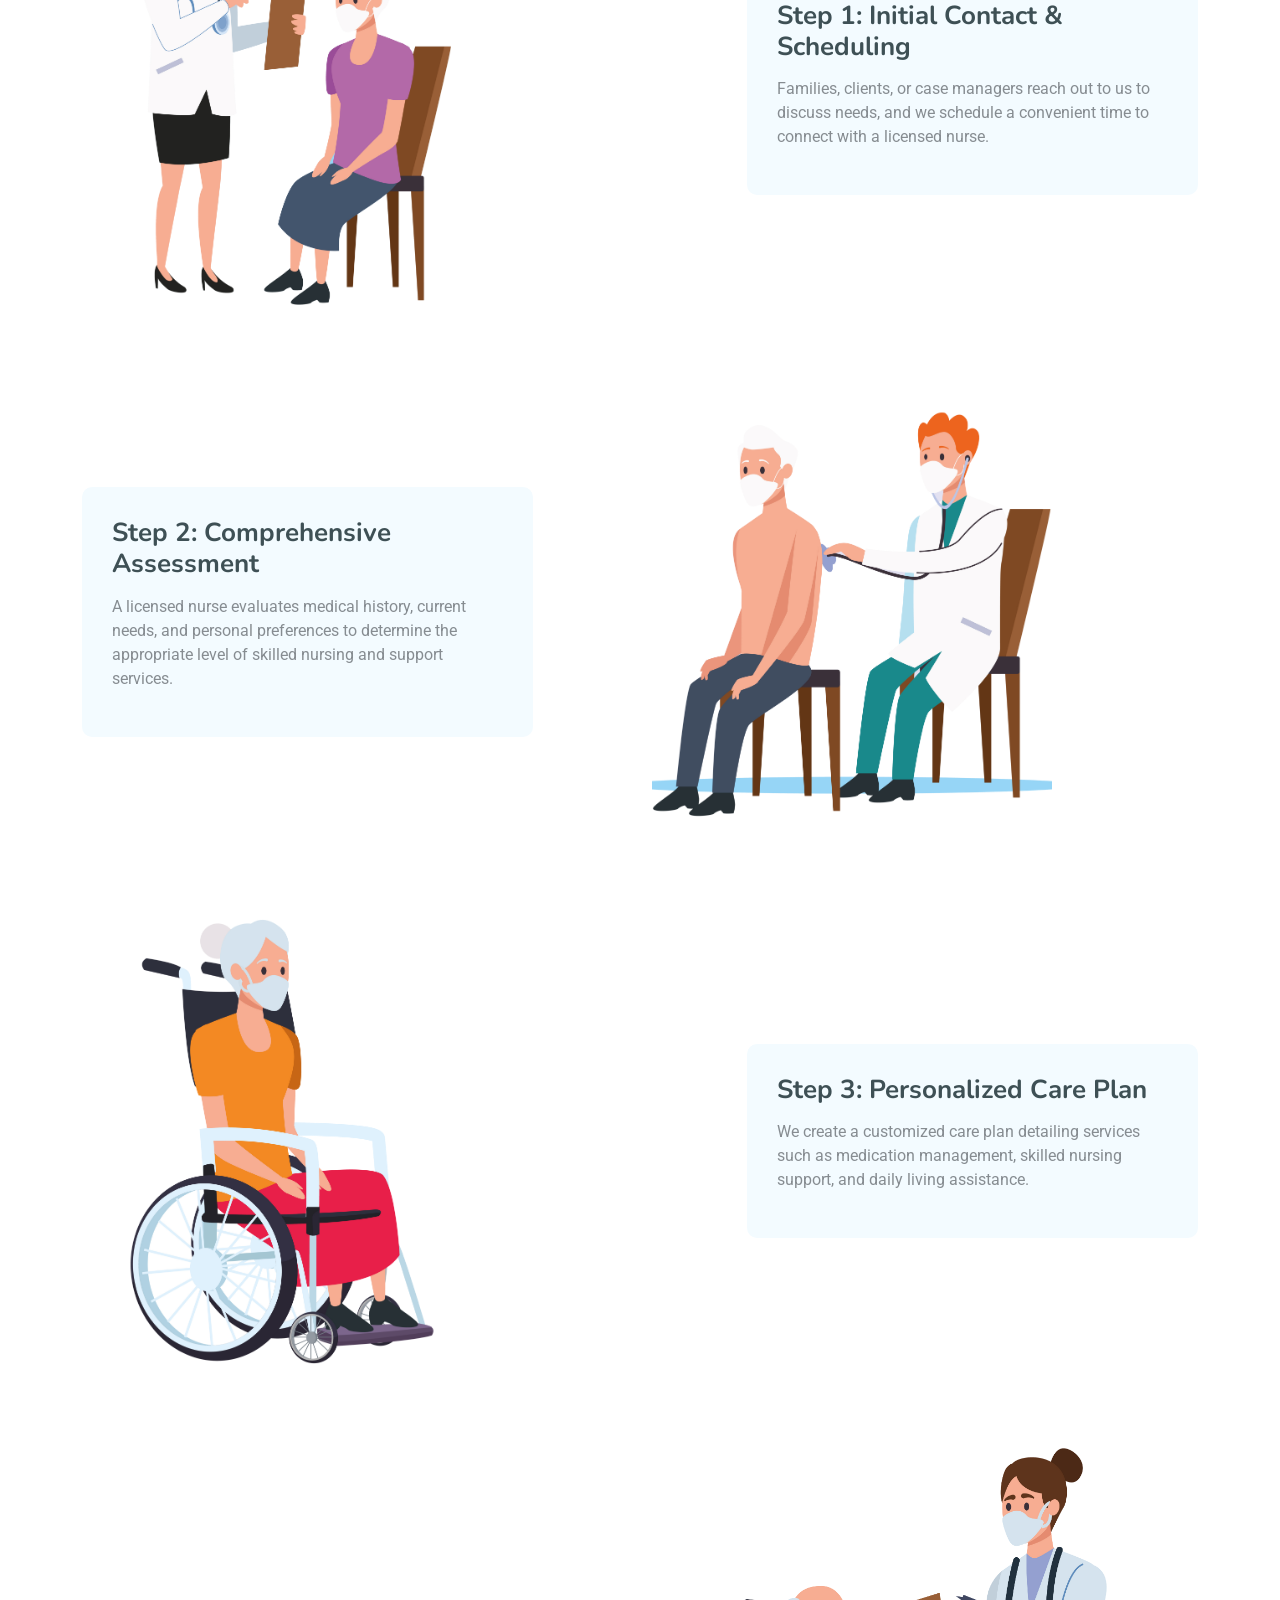
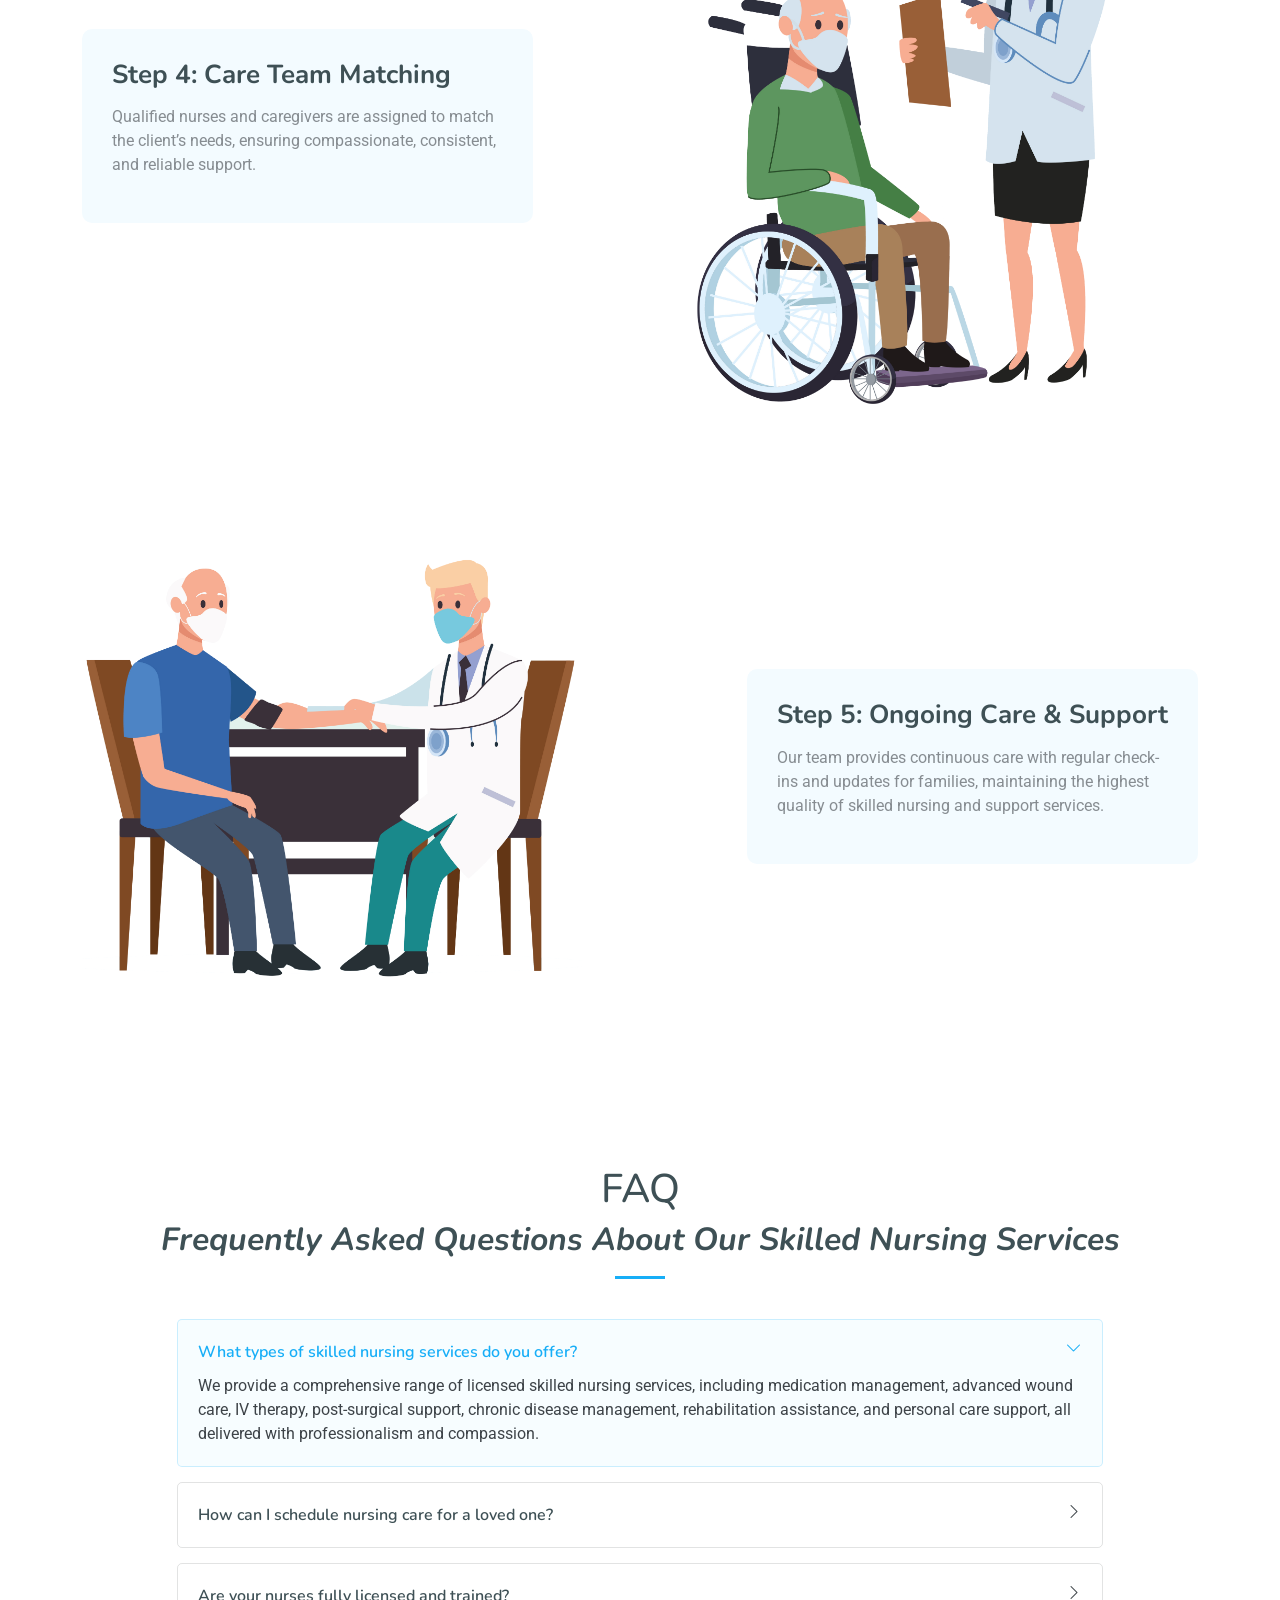
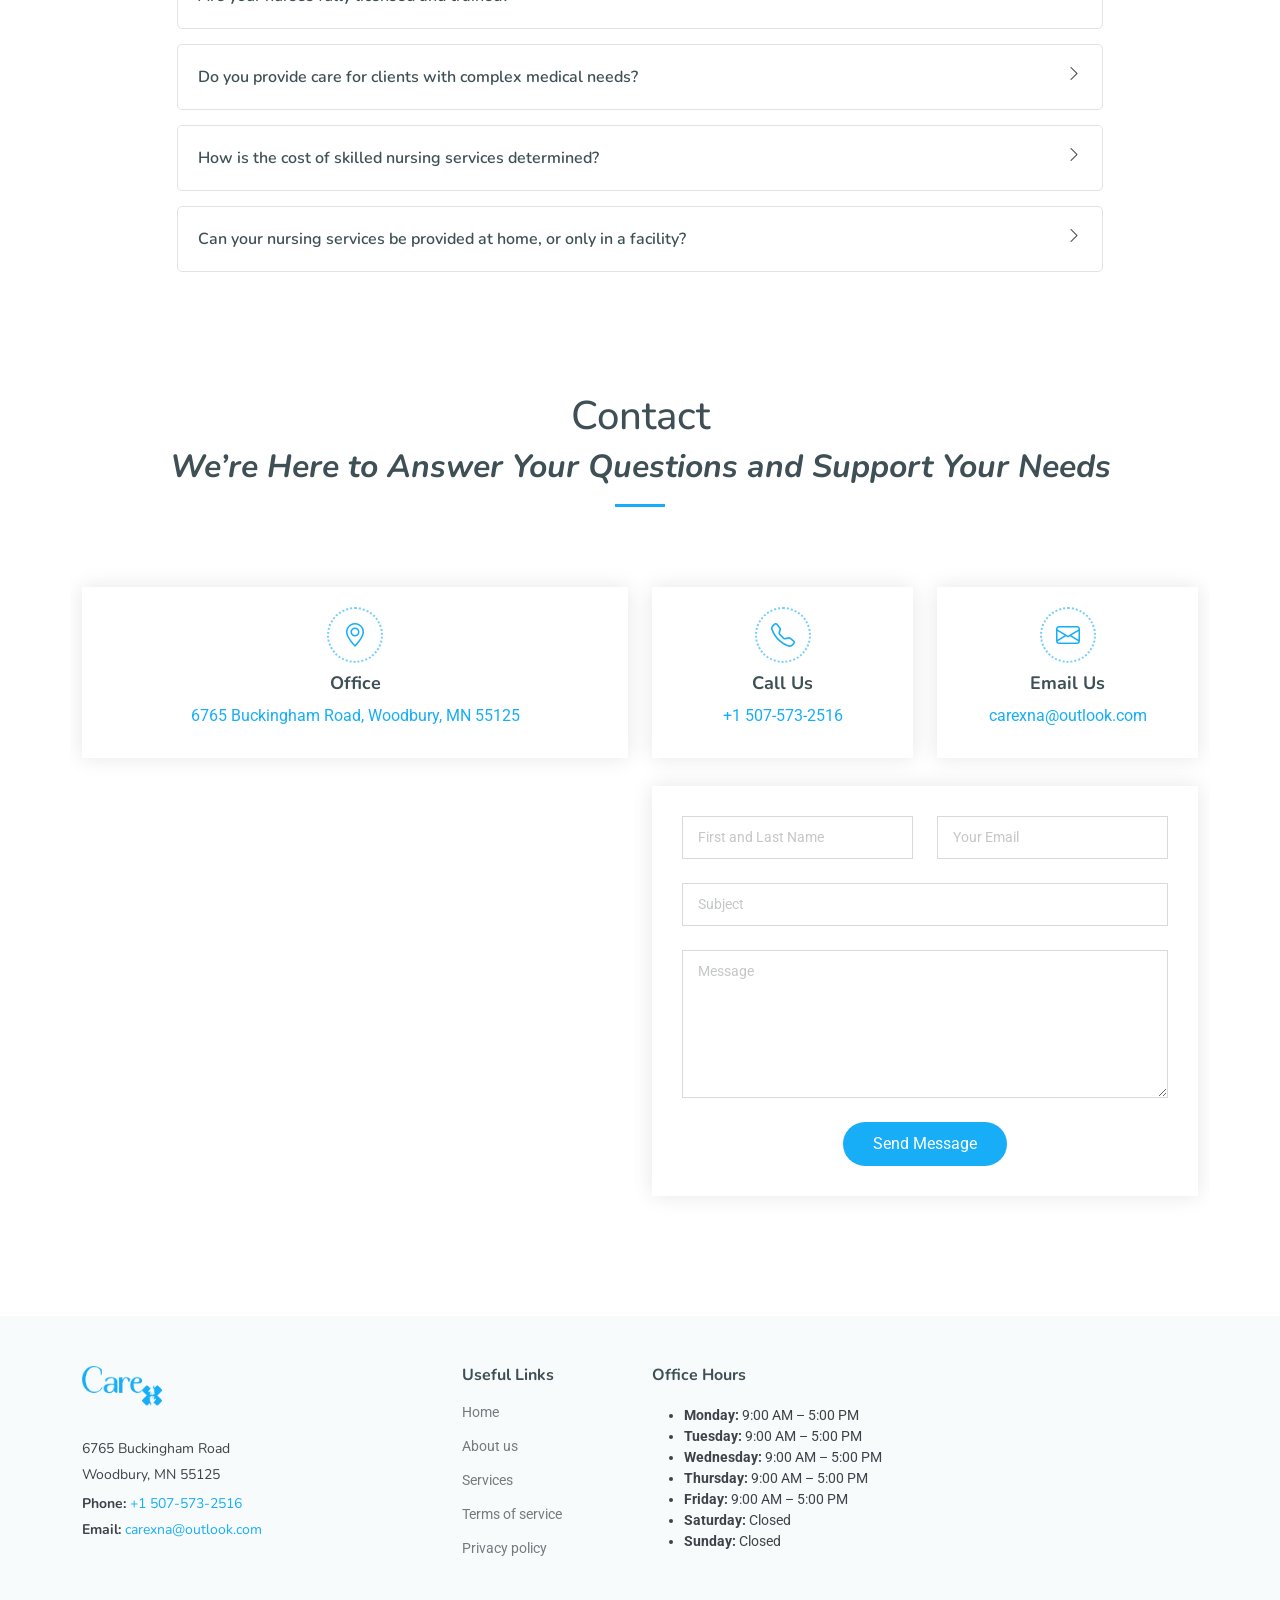
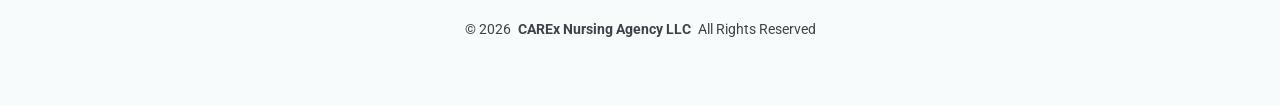
==== commit 1ec4dc5f: "Update index.html" ====
--- a/index.html
+++ b/index.html
@@ -26,6 +26,16 @@
   <link href="assets/vendor/glightbox/css/glightbox.min.css" rel="stylesheet">
   <link href="assets/vendor/swiper/swiper-bundle.min.css" rel="stylesheet">
 
+  <!-- Google tag (gtag.js) -->
+  <script async src="https://www.googletagmanager.com/gtag/js?id=G-BCQN9MD6RK"></script>
+  <script>
+    window.dataLayer = window.dataLayer || [];
+    function gtag(){dataLayer.push(arguments);}
+    gtag('js', new Date());
+
+    gtag('config', 'G-BCQN9MD6RK');
+  </script>
+
   <!-- Main CSS File -->
   <link href="assets/css/main.css" rel="stylesheet">
 </head>
@@ -35,7 +45,7 @@
   <header id="header" class="header d-flex align-items-center fixed-top">
     <div class="container-fluid container-xl position-relative d-flex align-items-center">
 
-    <a href="index.html" class="d-flex align-items-center d-none d-md-flex" title="CAREx Nursing Agency – Skilled Nursing & 245D Services in the Twin Cities">
+    <a href="index.html" class="d-flex align-items-center d-none d-md-flex" title="CAREx Nursing Agency – Skilled Nursing in the Twin Cities">
       <!-- Logo -->
       <img 
           src="assets/img/careXlogo.png" 
@@ -49,7 +59,7 @@
       <!-- Text container -->
       <div>
         <h1 class="mb-0" style="font-size:1.25rem;">
-          <strong>Nursing Agency – Nursing & 245D Services</strong>
+          <strong>Nursing Agency</strong>
         </h1>
         <p class="mb-0 text-muted" style="font-weight: normal; font-size: 0.9rem;">
           Serving Twin Cities & Nearby Communities
@@ -107,7 +117,7 @@
         
         <!-- Logo with descriptive alt -->
         <img src="assets/img/careX_trans.png" 
-             alt="CAREx Nursing Agency Logo – Skilled Nursing & 245D Waiver Services" 
+             alt="CAREx Nursing Agency Logo – Skilled Nursing & Waiver Services" 
              data-aos="fade-up" class="welcome-img">
         
         <!-- Main headline with SEO keywords -->
@@ -116,7 +126,7 @@
         
         <!-- Subheadline emphasizing services -->
         <p data-aos="fade-up" data-aos-delay="100">
-          Providing <strong>Skilled Nursing</strong> and <strong>245D Home & Community-Based Services</strong>
+          Providing <strong>Skilled Nursing</strong> and <strong> Home & Community-Based Services</strong>
         </p>
         
         <!-- Call to action buttons -->
@@ -1180,4 +1190,4 @@
 
 </body>
 
-</html>+</html>
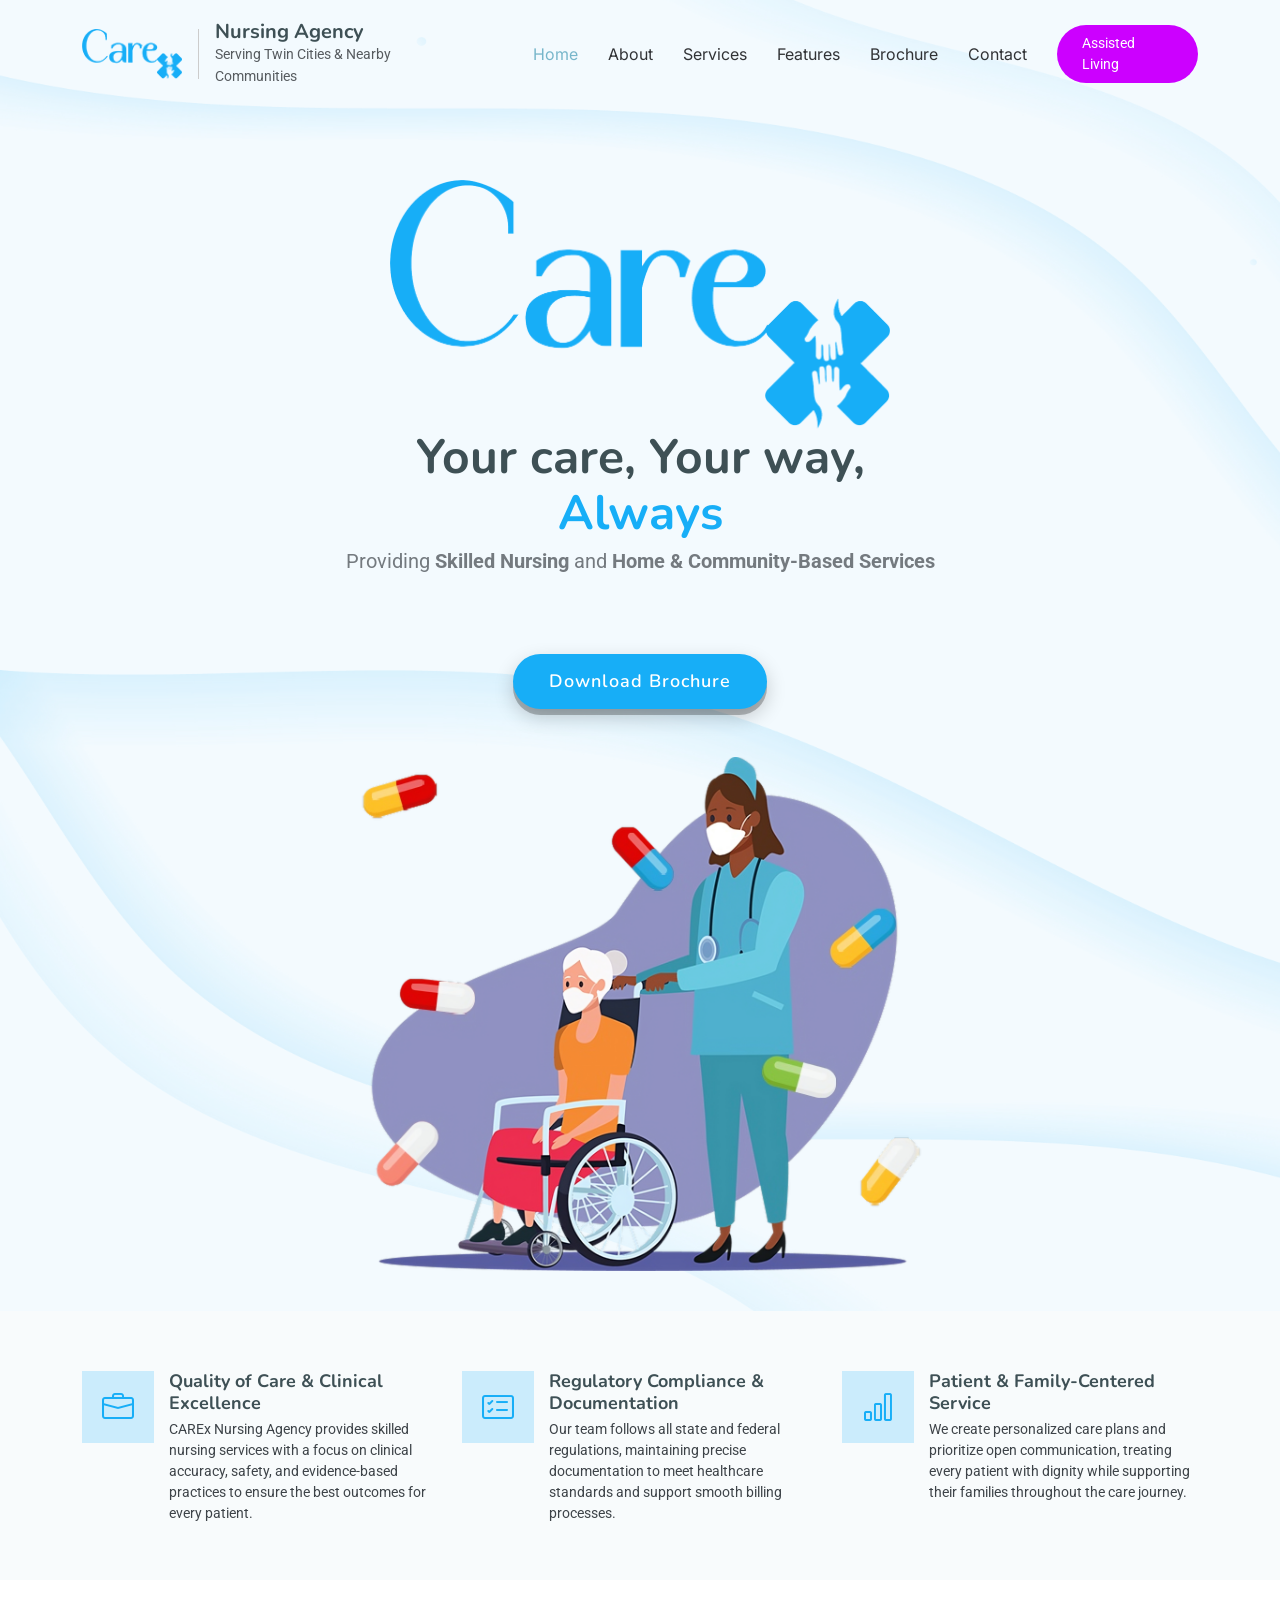
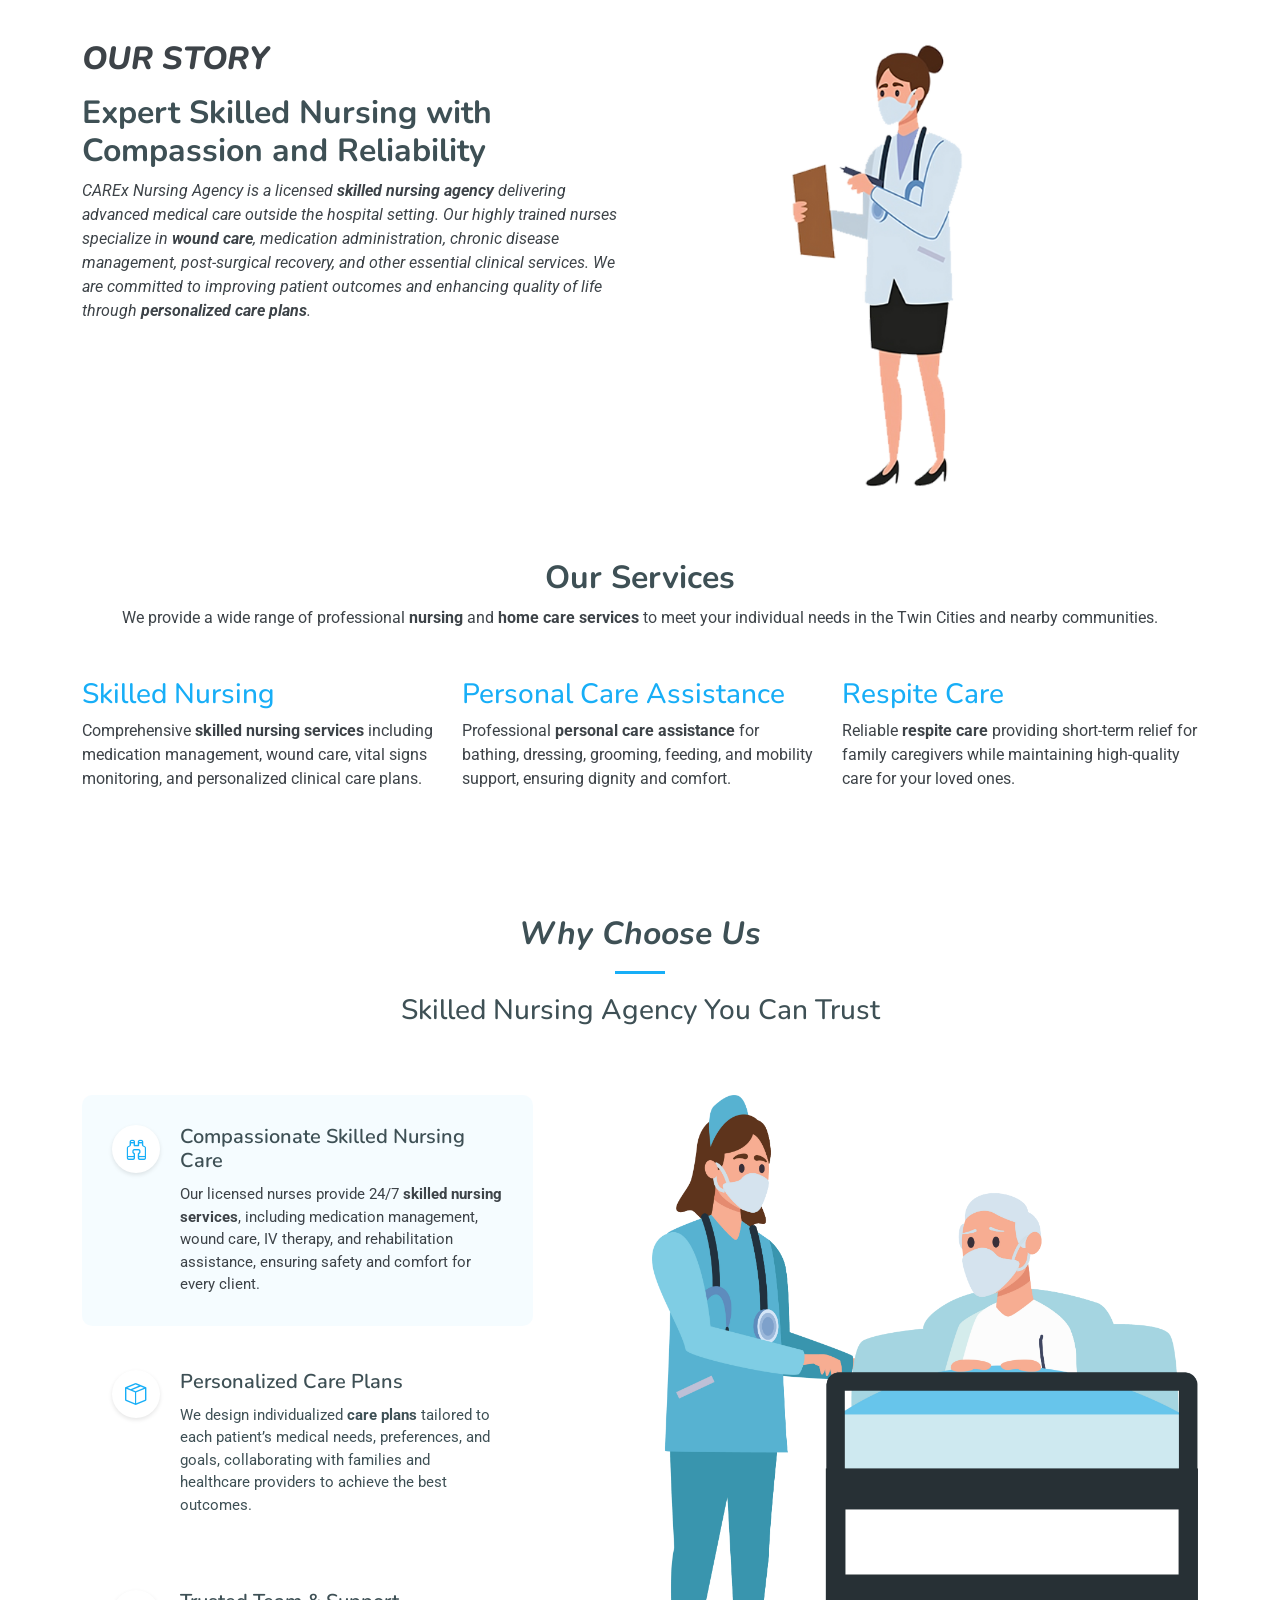
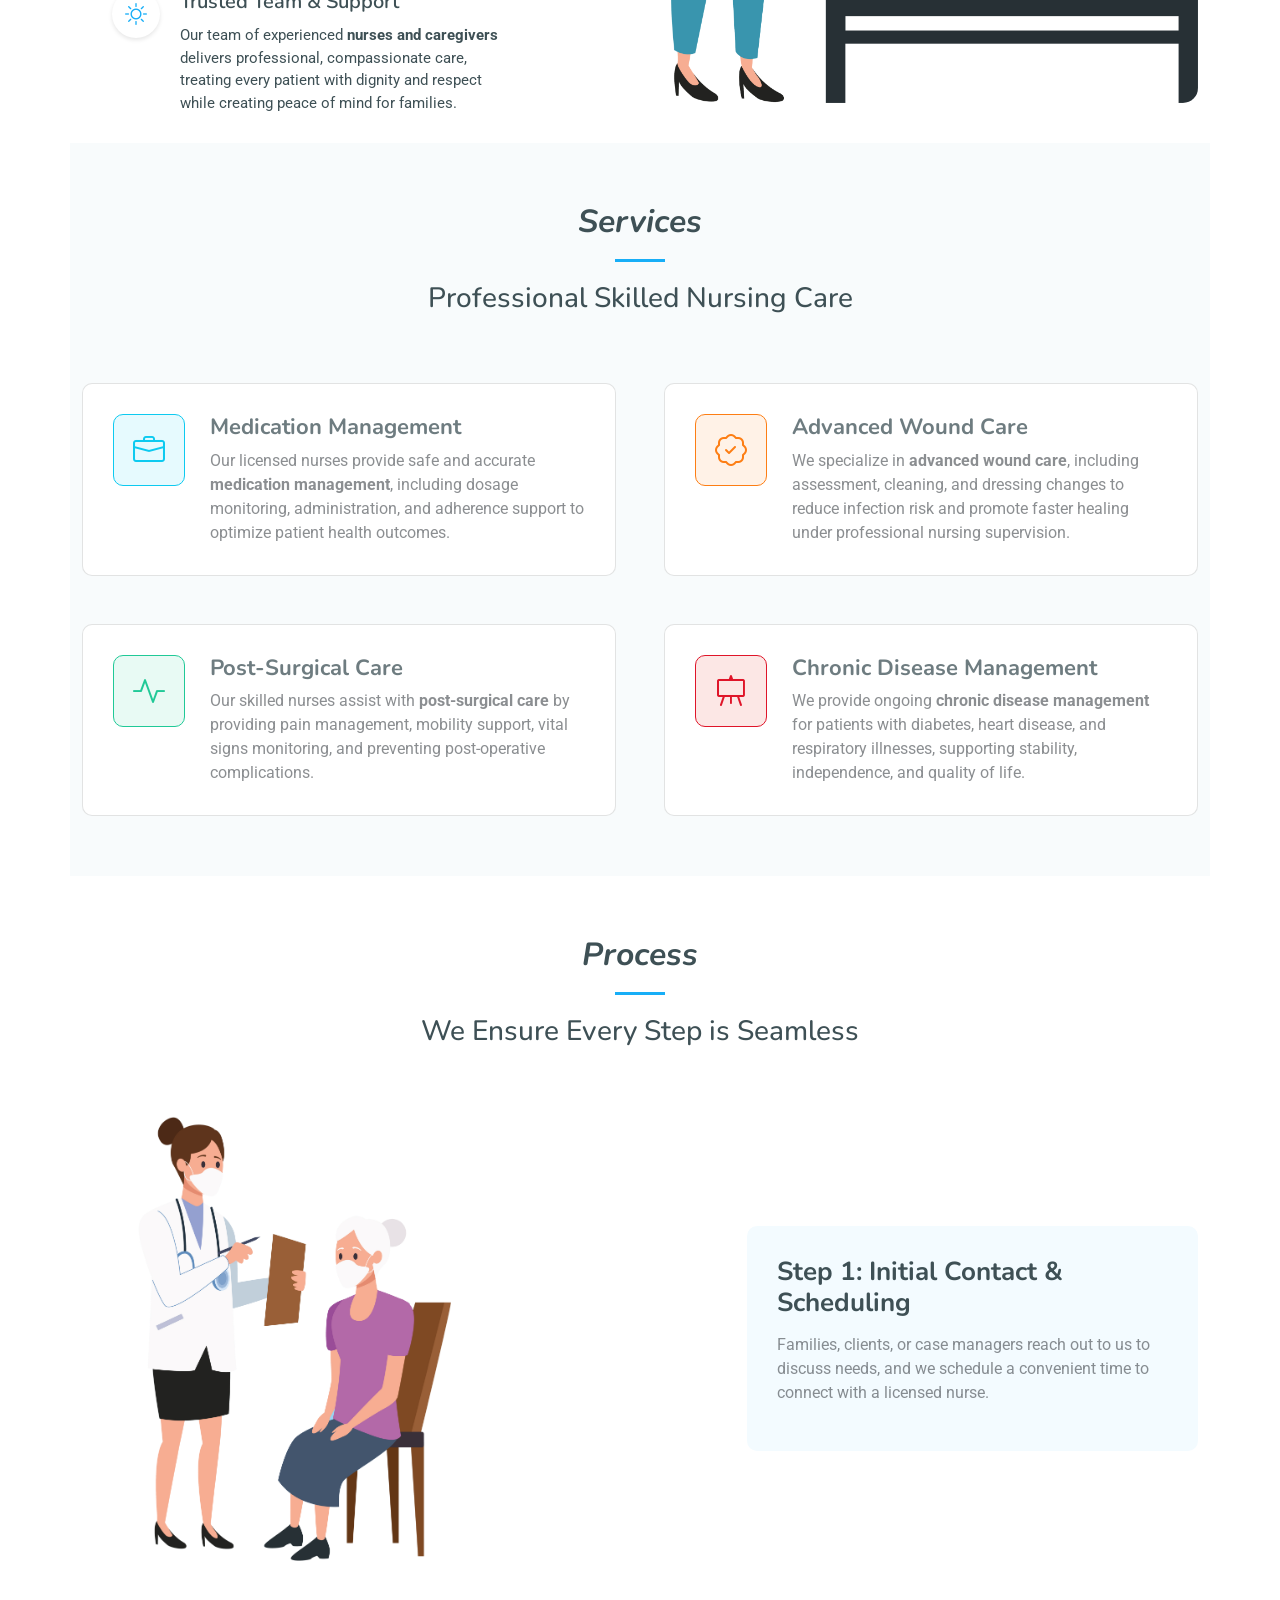
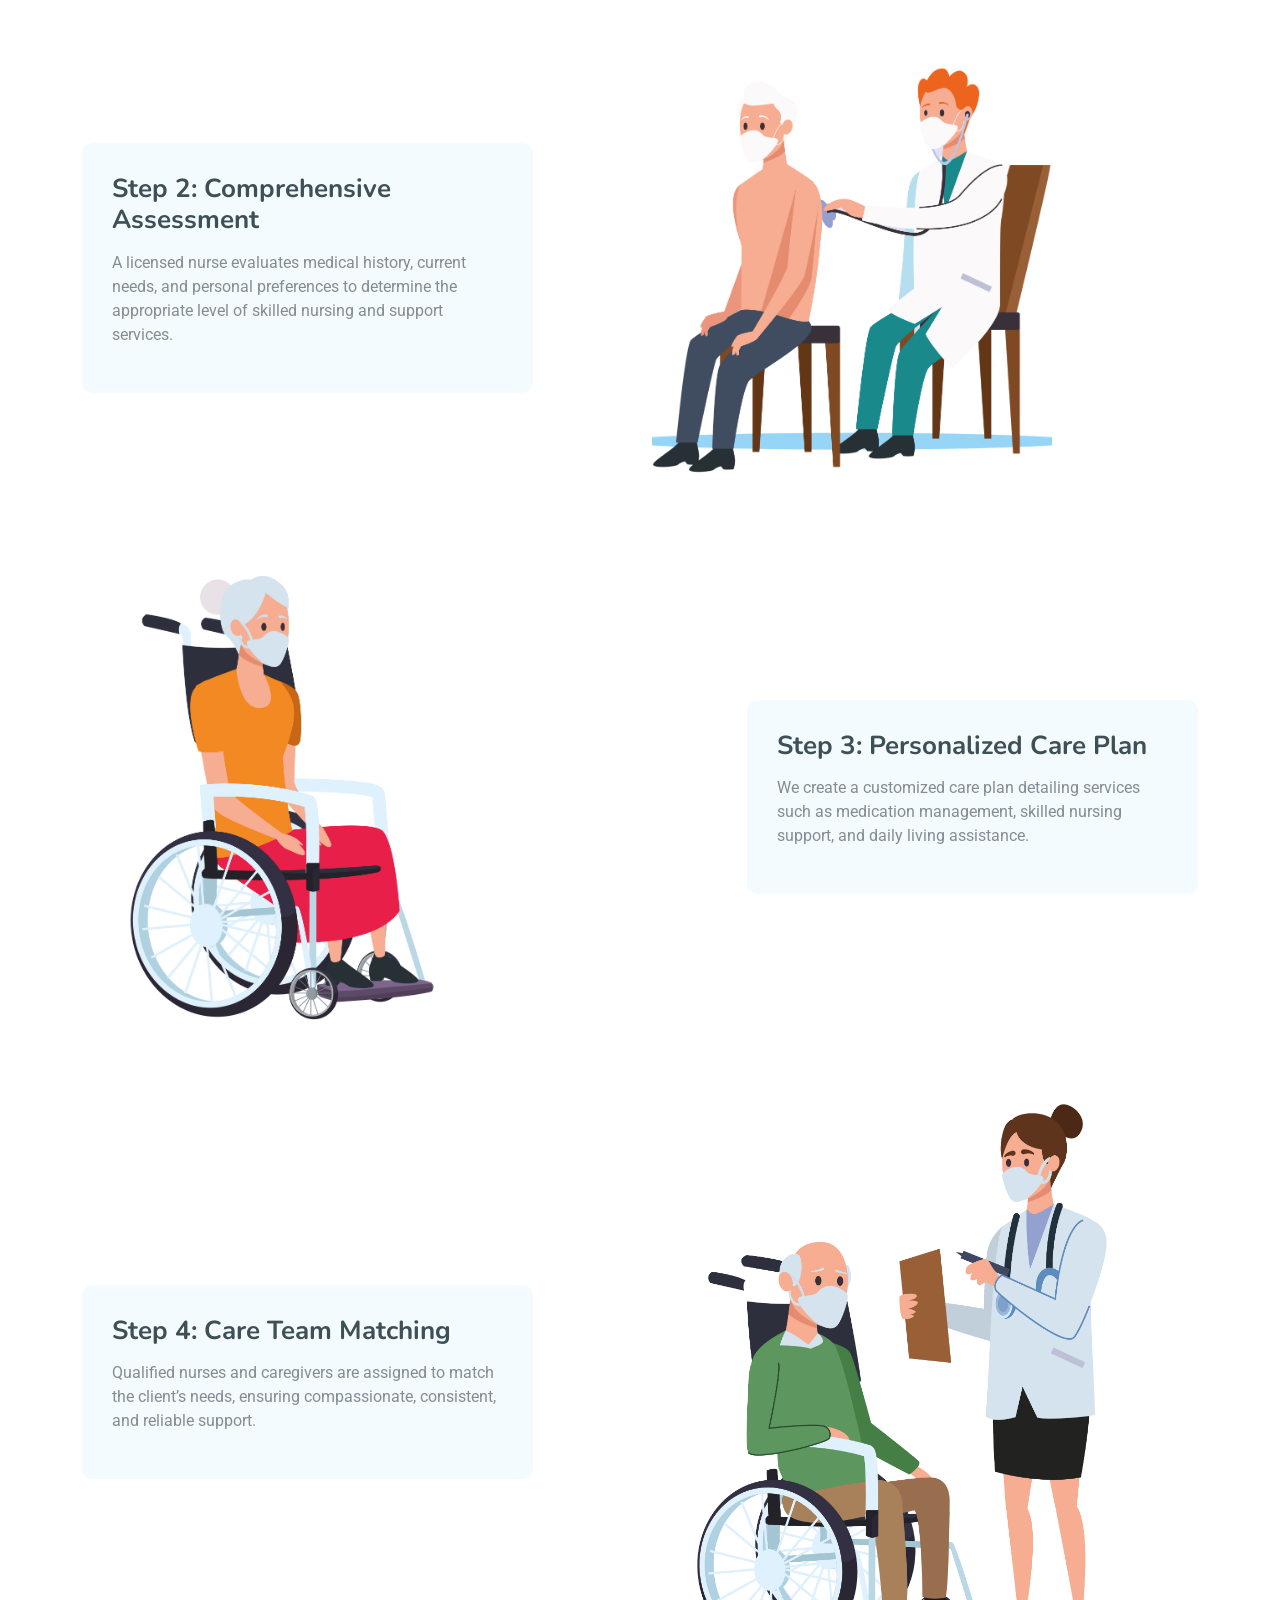
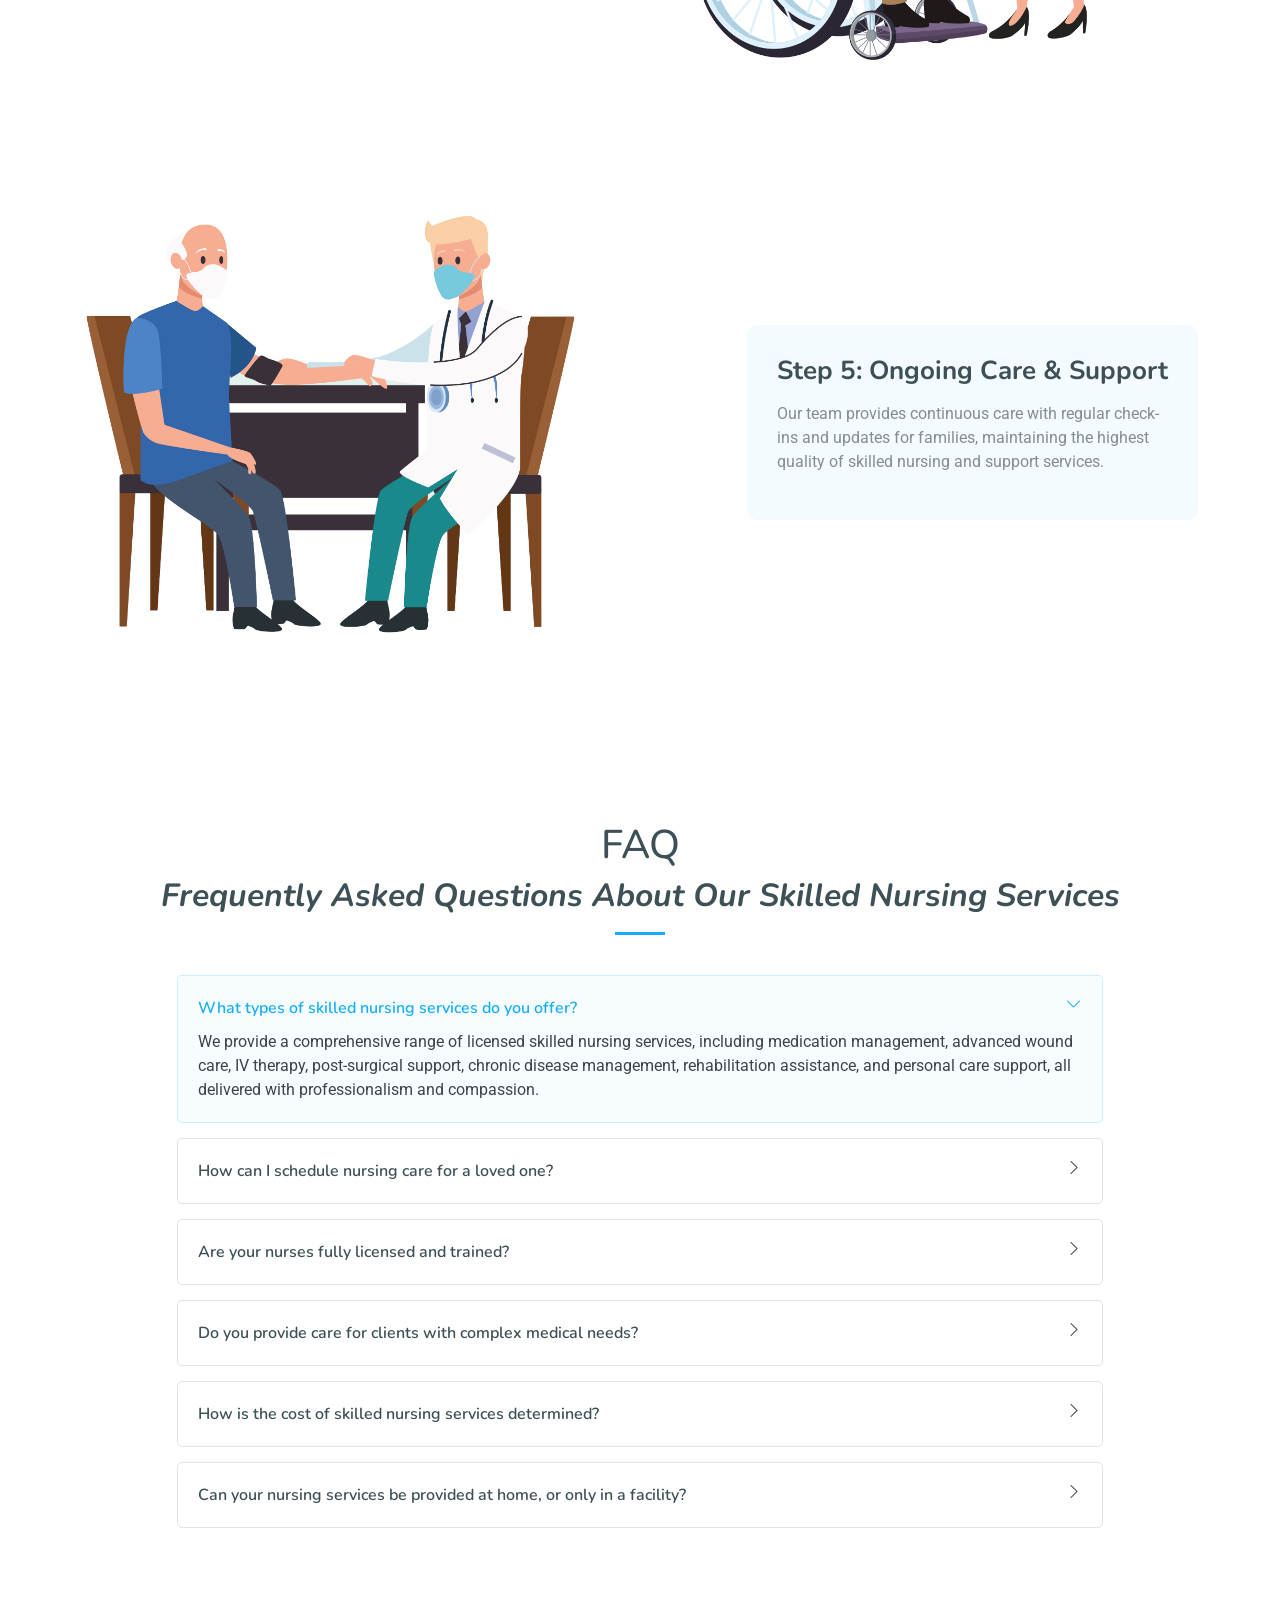
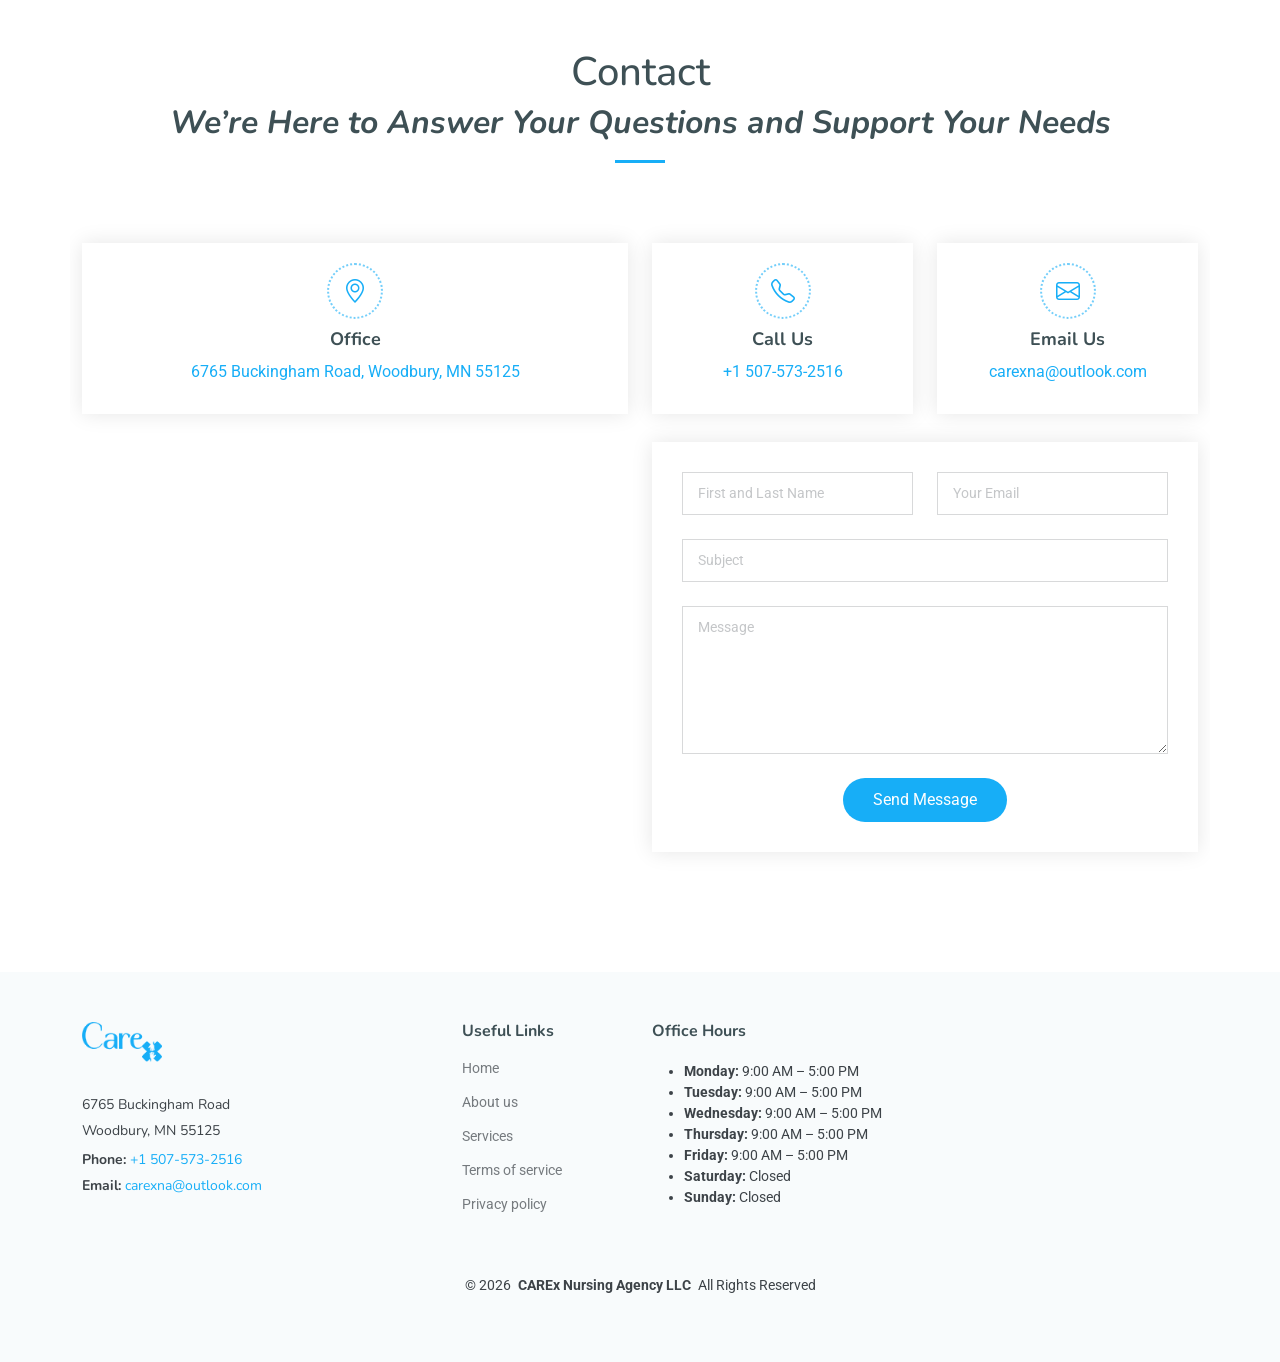
==== commit c25388a0: "Update index.html" ====
--- a/index.html
+++ b/index.html
@@ -280,48 +280,6 @@
       </div>
     </section>
     <!-- Services Section End-->
-
-
-
-    <!-- 245D Services Section -->
-    <section id="245d-services" class="section py-5 bg-light">
-      <div class="container">
-        <div class="text-center mb-5">
-          <h2><strong>245D Waiver Services</strong></h2>
-          <p>CAREx Nursing Agency is licensed to provide <strong>245D services</strong> for eligible individuals in Minnesota, offering personalized care and support.</p>
-        </div>
-        <div class="row g-4">
-
-          <div class="col-md-4" data-aos="fade-up">
-            <h3 title="Community Support Services">
-              <a href="index.html#services" class="stretched-link">Community Support</a>
-            </h3>
-            <p>
-              Assistance with daily living, social engagement, and skill development to help individuals maintain <strong>independence</strong> in their homes and communities.
-            </p>
-          </div>
-
-          <div class="col-md-4" data-aos="fade-up" data-aos-delay="100">
-            <h3 title="Respite & Relief Care Services">
-              <a href="index.html#services" class="stretched-link">Respite & Relief Care</a>
-            </h3>
-            <p>
-              Temporary <strong>respite care</strong> for primary caregivers, ensuring continuous high-quality support while giving families a well-deserved break.
-            </p>
-          </div>
-
-          <div class="col-md-4" data-aos="fade-up" data-aos-delay="200">
-            <h3 title="Care Coordination Services">
-              <a href="index.html#services" class="stretched-link">Care Coordination</a>
-            </h3>
-            <p>
-              Collaboration with healthcare providers, families, and support systems to ensure all individual needs are met efficiently and safely.
-            </p>
-          </div>
-
-        </div>
-      </div>
-    </section>
 
 
     <!-- Clients Section -->
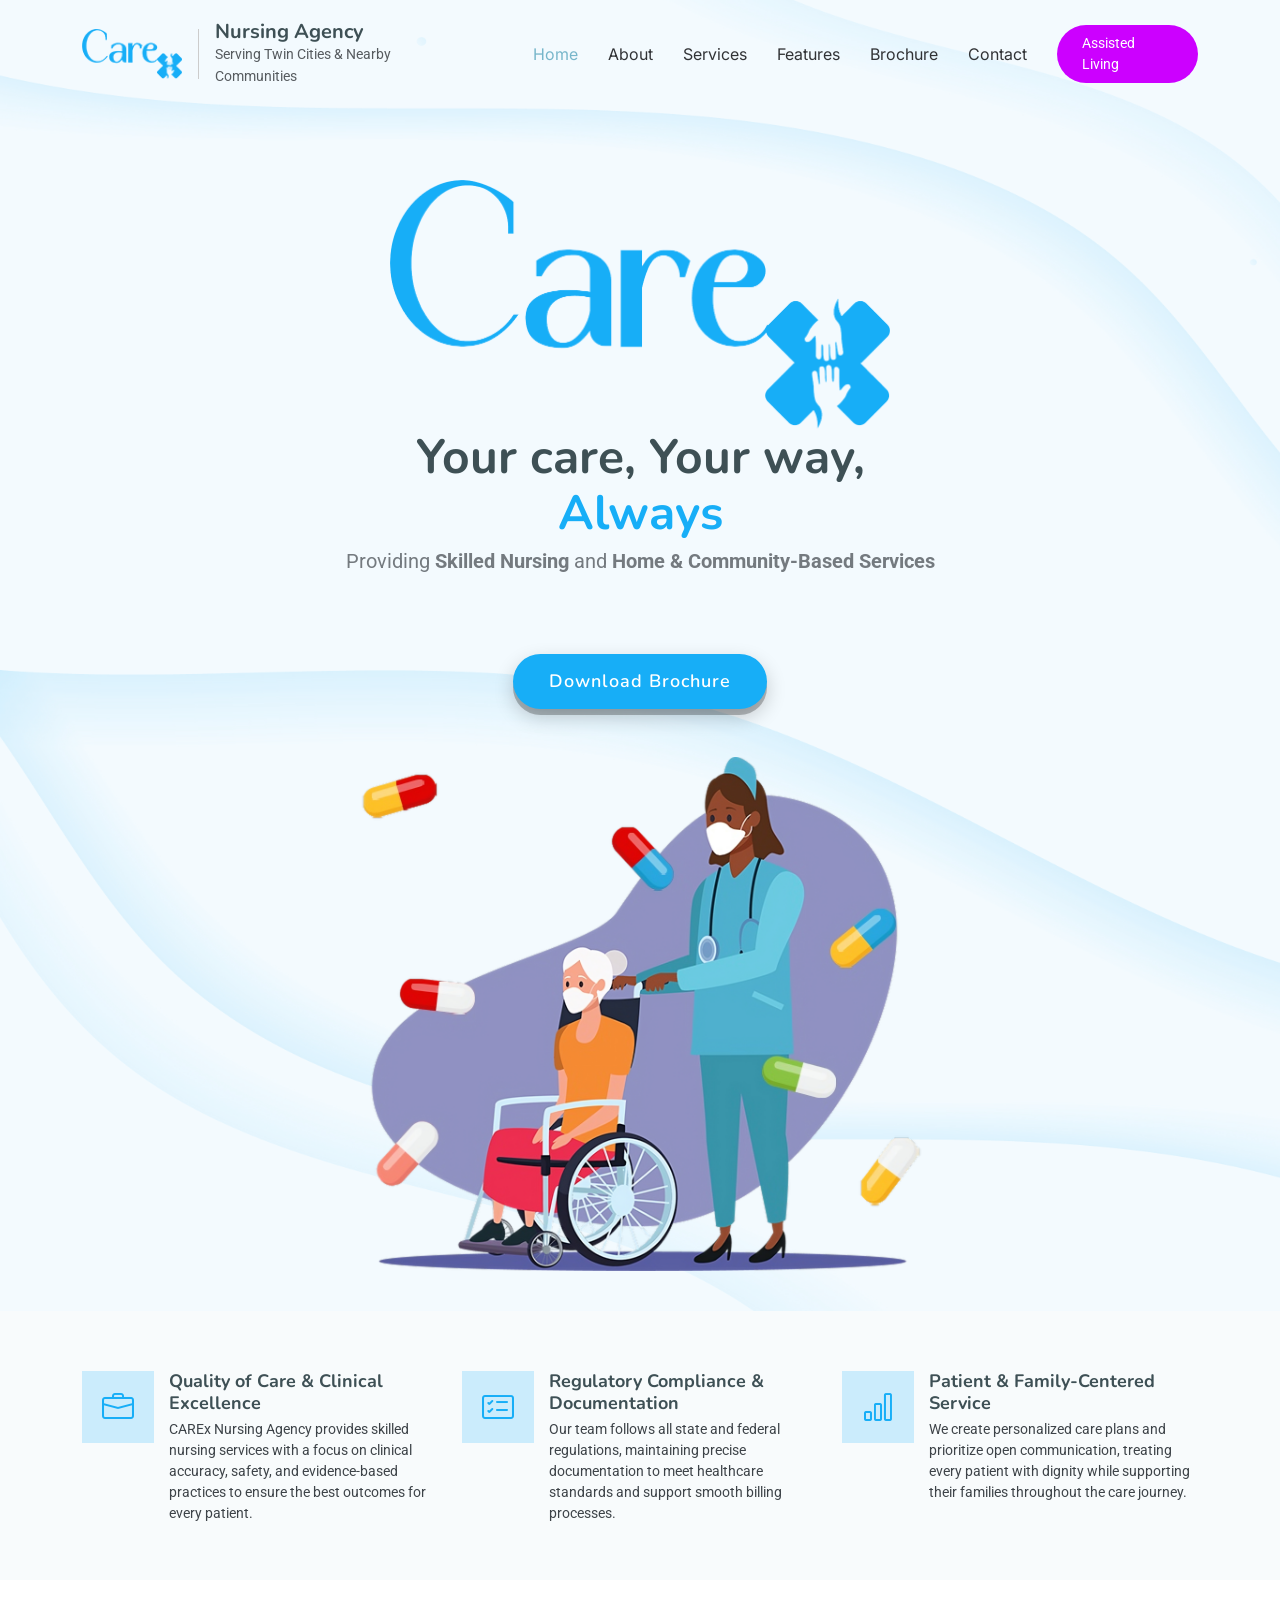
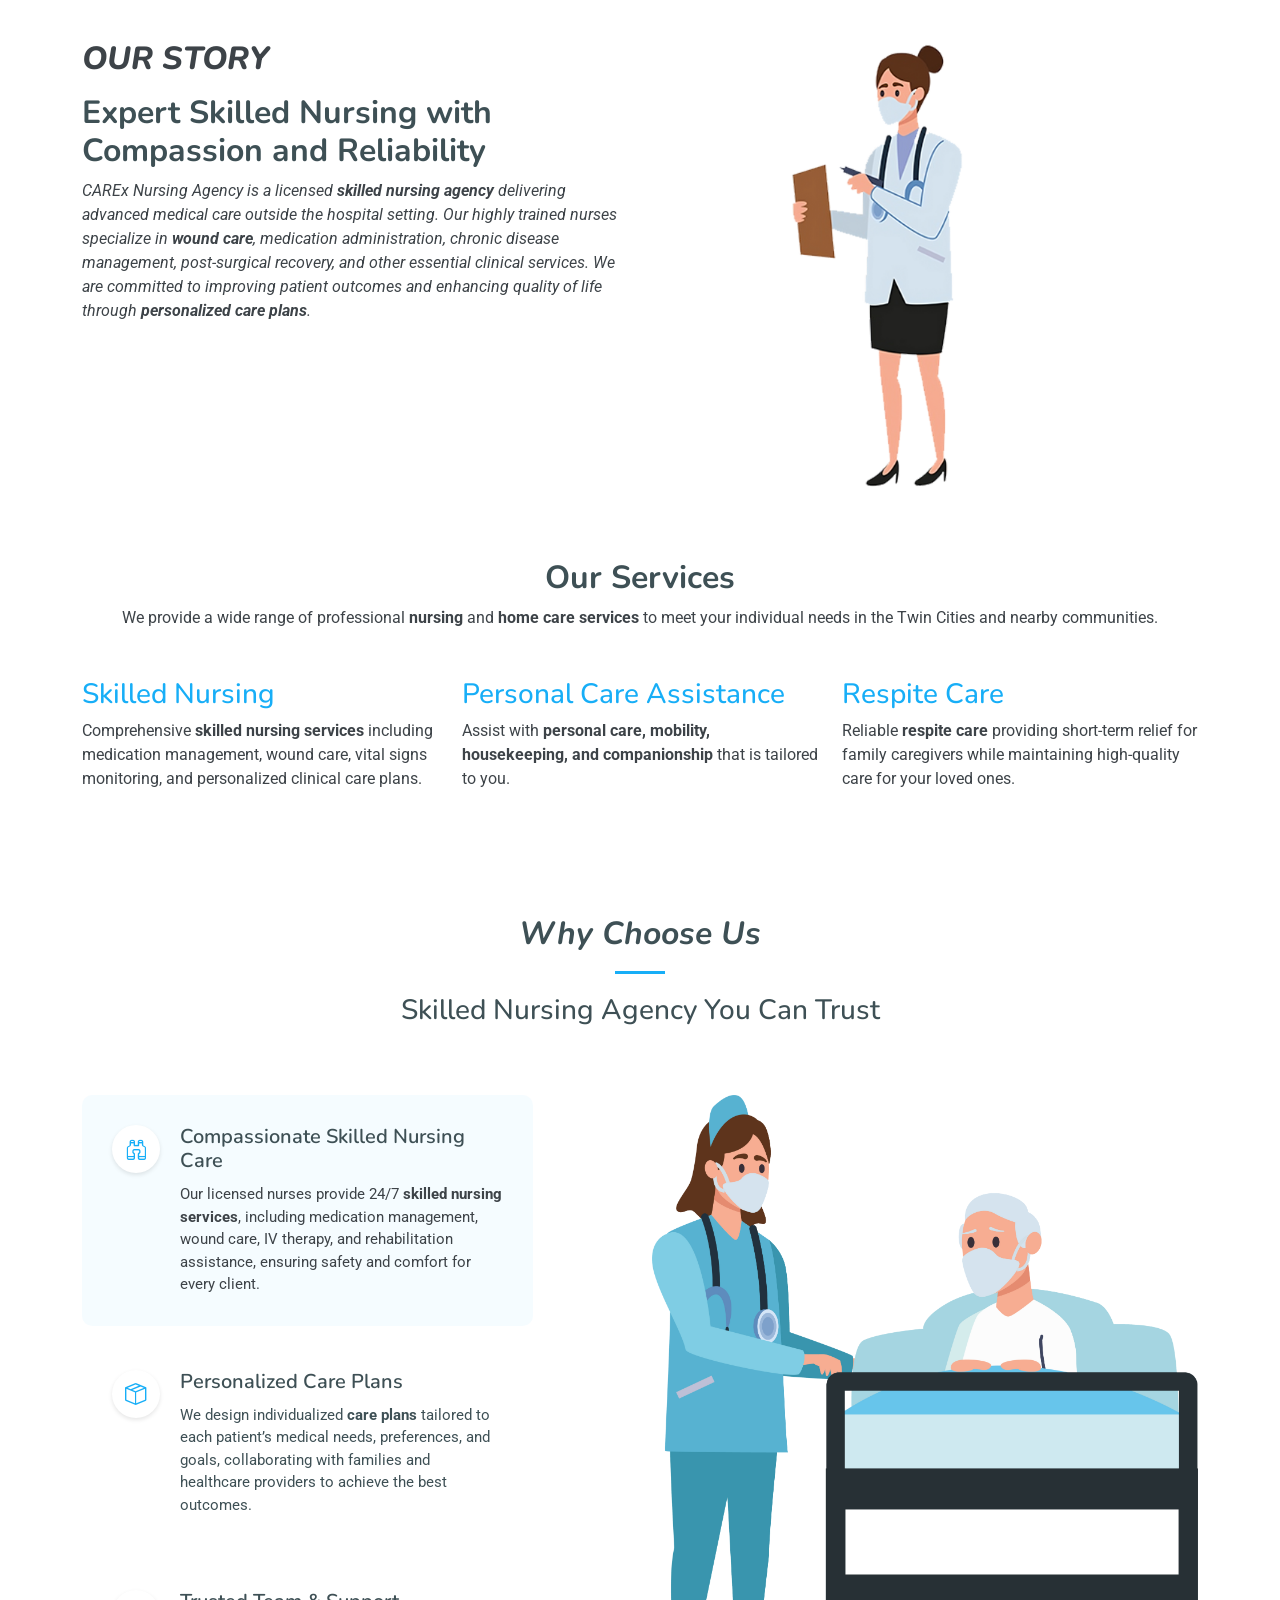
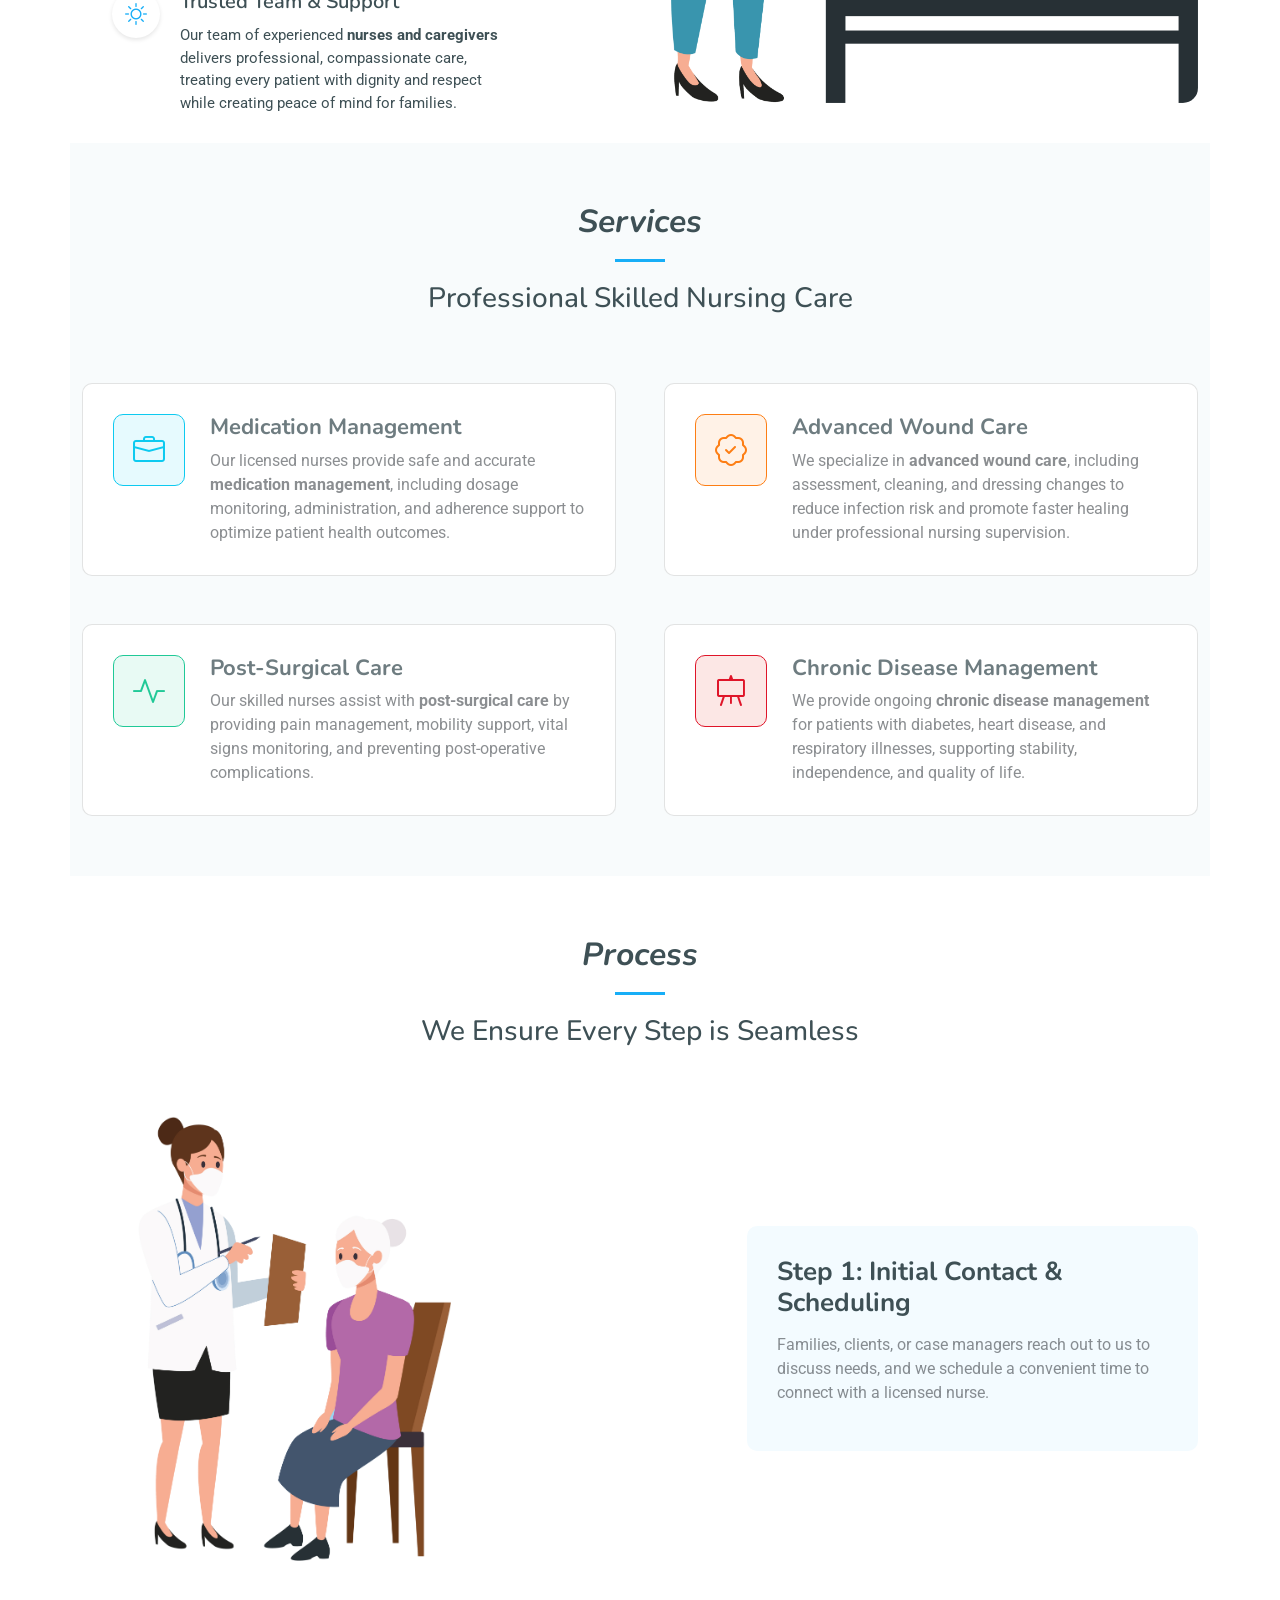
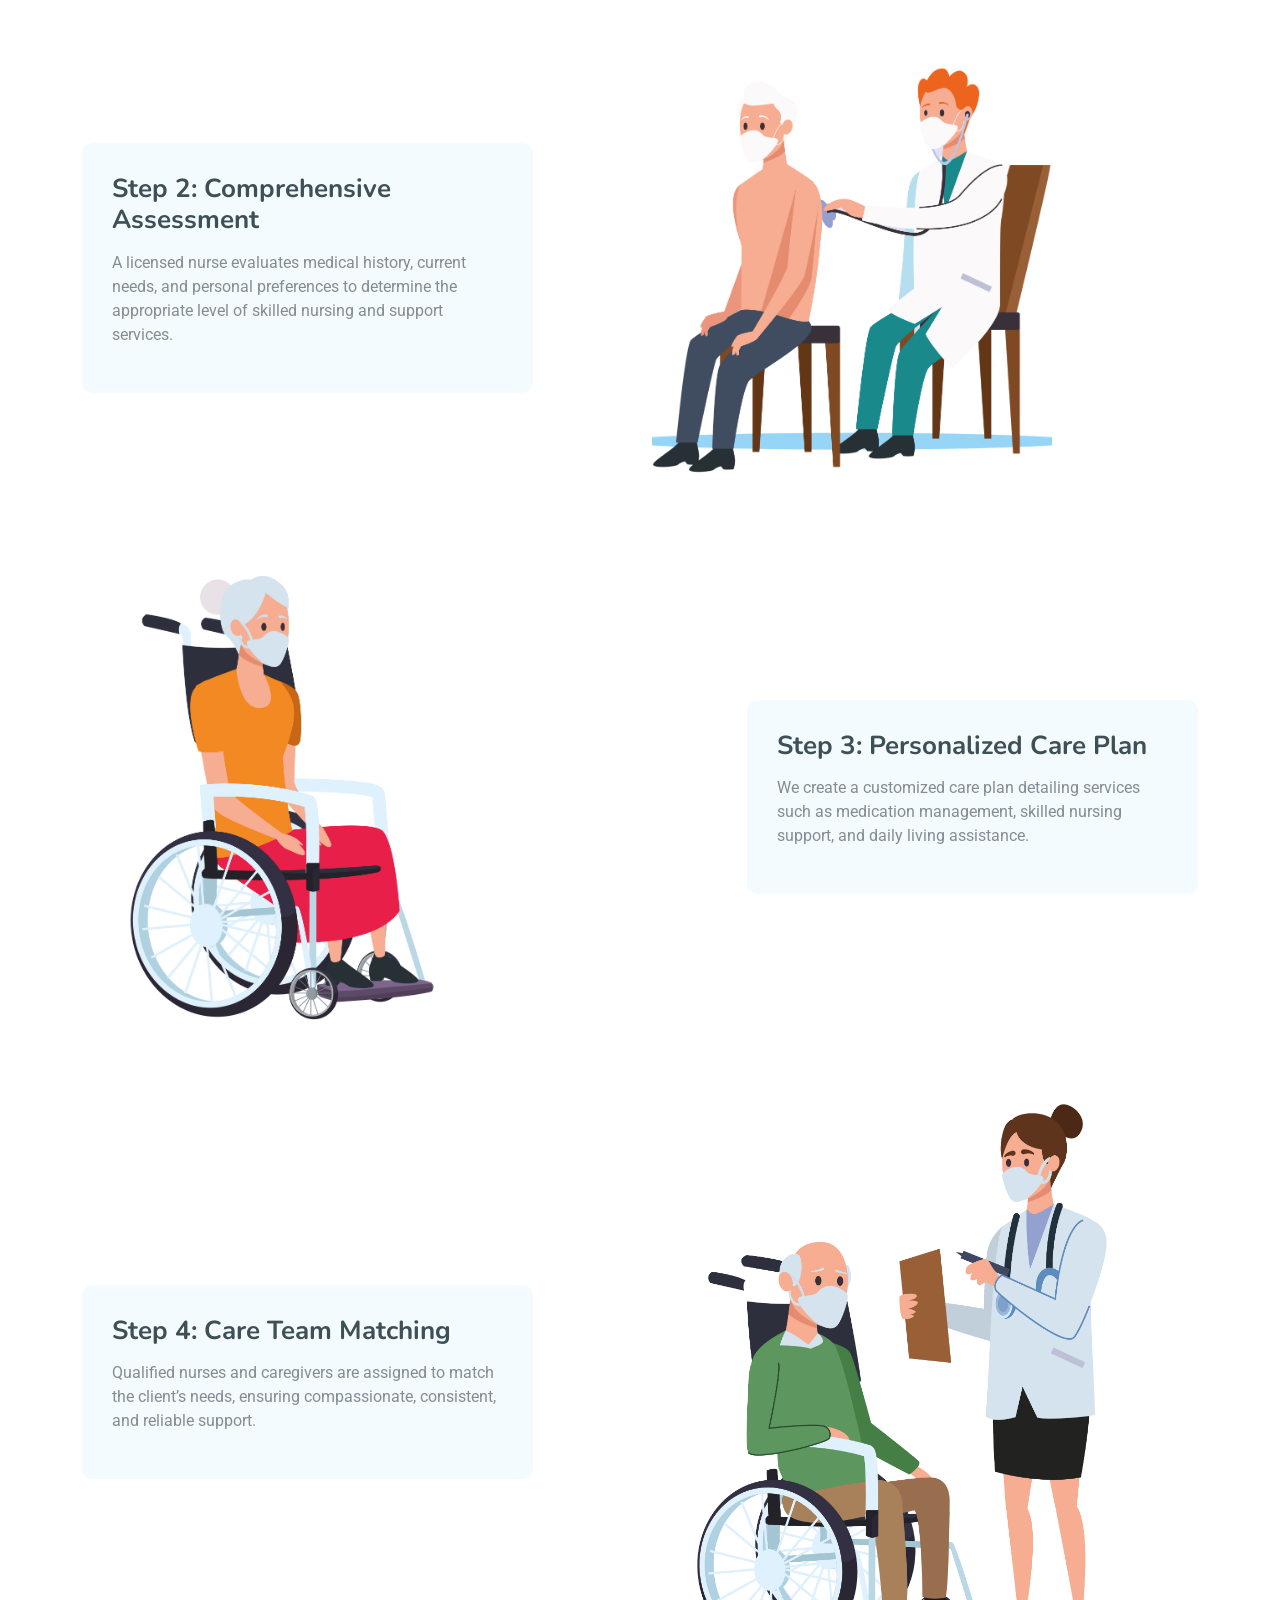
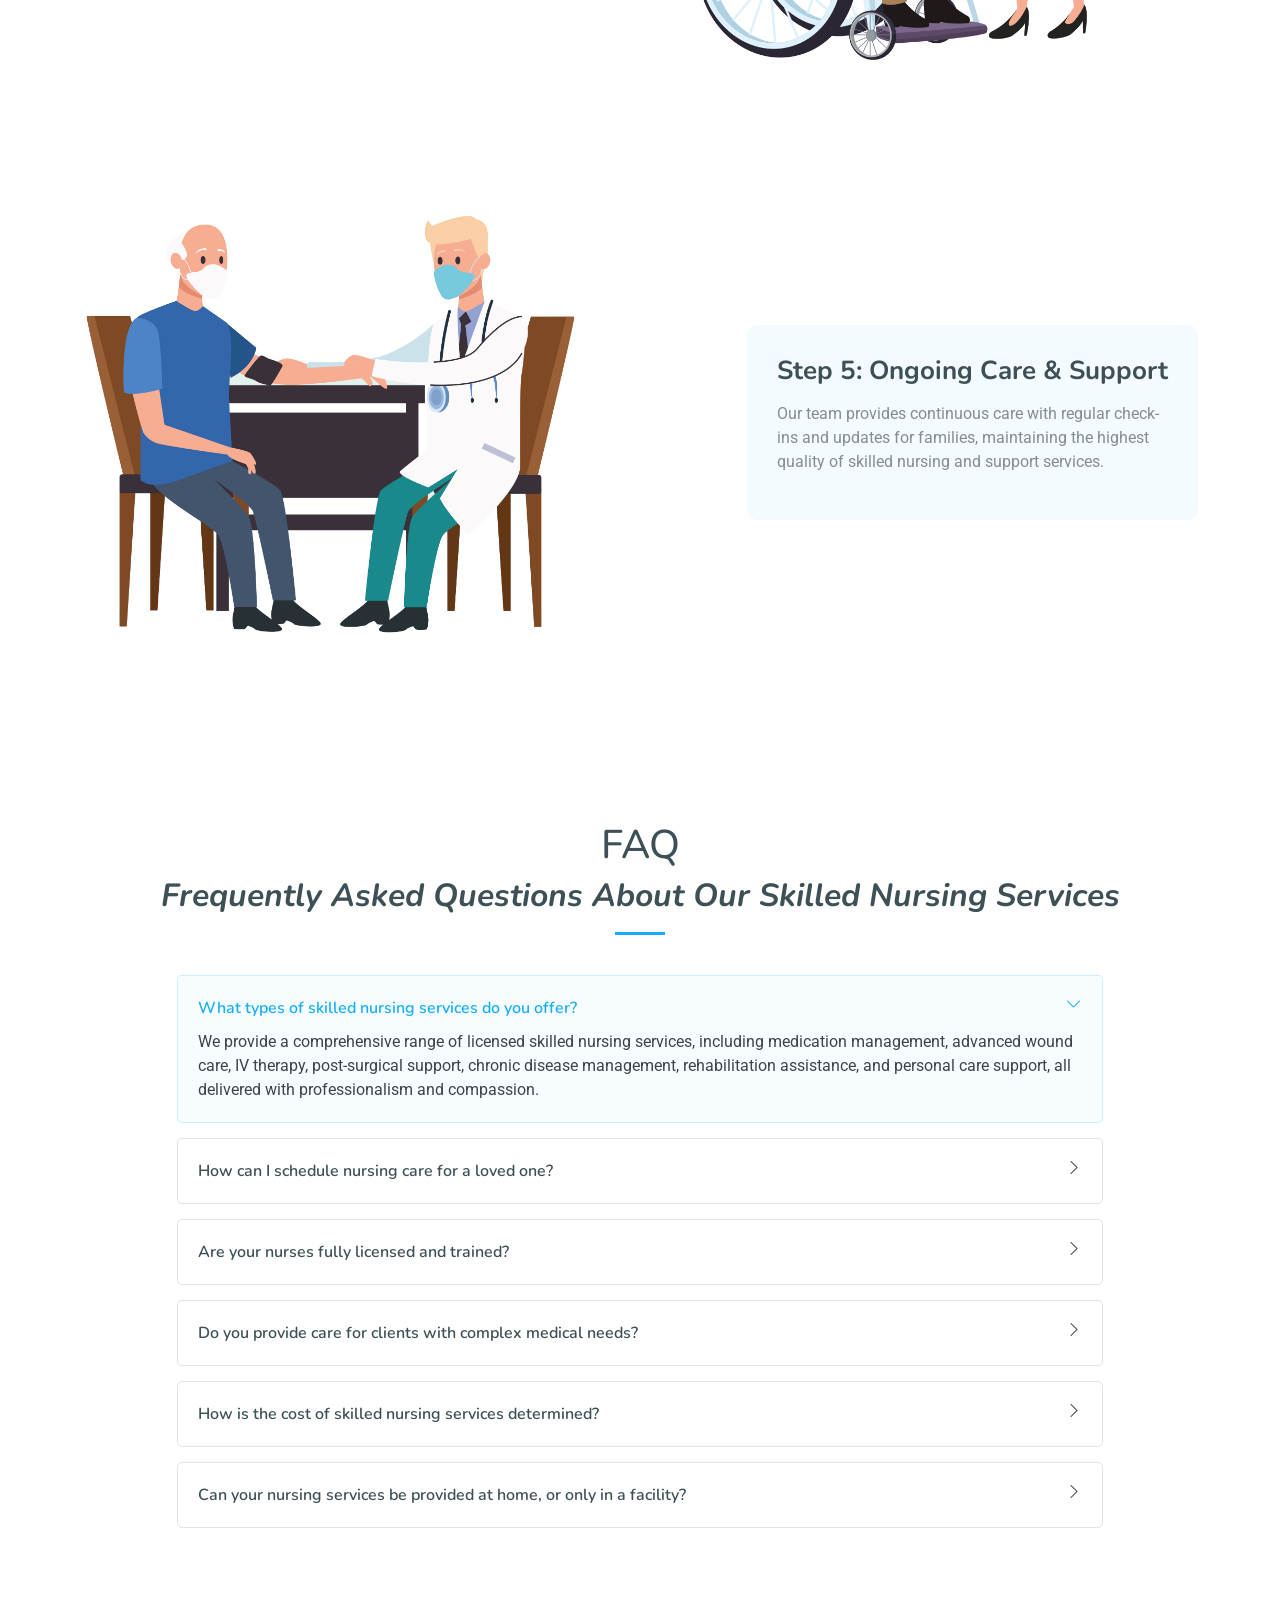
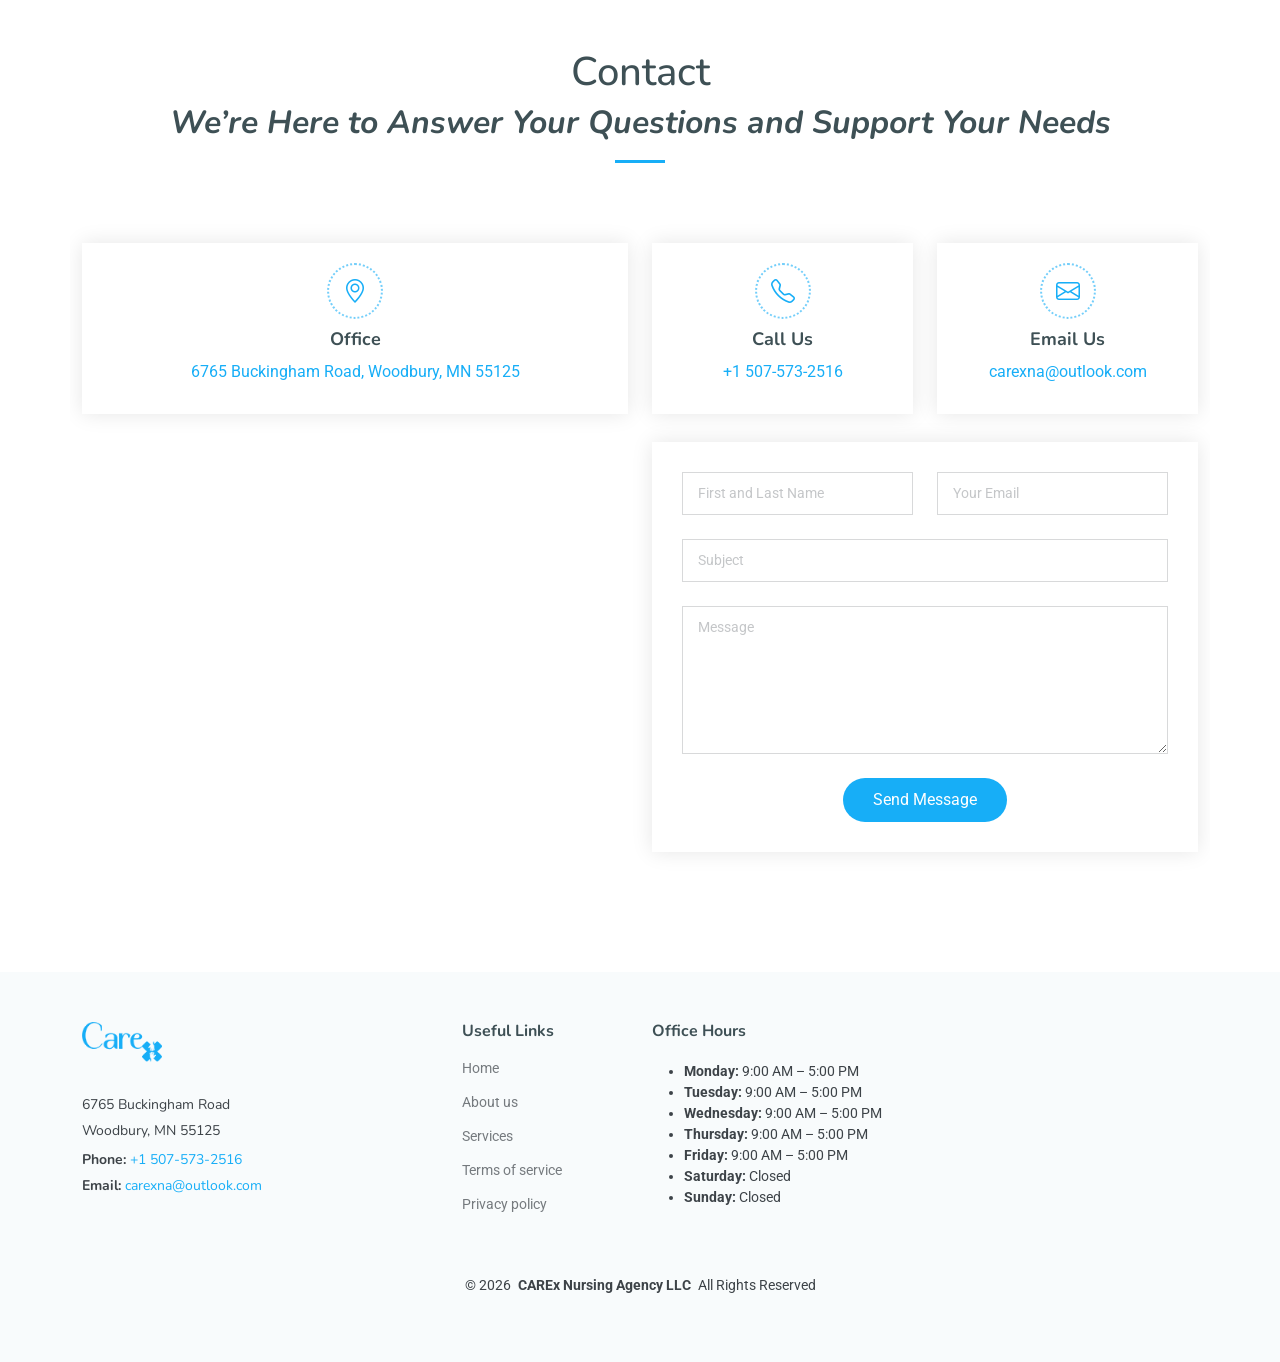
==== commit b945812e: "Update index.html" ====
--- a/index.html
+++ b/index.html
@@ -259,11 +259,11 @@
           </div>
 
           <div class="col-md-4" data-aos="fade-up" data-aos-delay="100">
-            <h3 title="Personal Care Assistance Services">
+            <h3 title="Home Health Aid">
               <a href="index.html#services" class="stretched-link">Personal Care Assistance</a>
             </h3>
             <p>
-              Professional <strong>personal care assistance</strong> for bathing, dressing, grooming, feeding, and mobility support, ensuring dignity and comfort.
+              Assist with <strong> personal care, mobility, housekeeping, and companionship</strong> that is tailored to you.
             </p>
           </div>
 
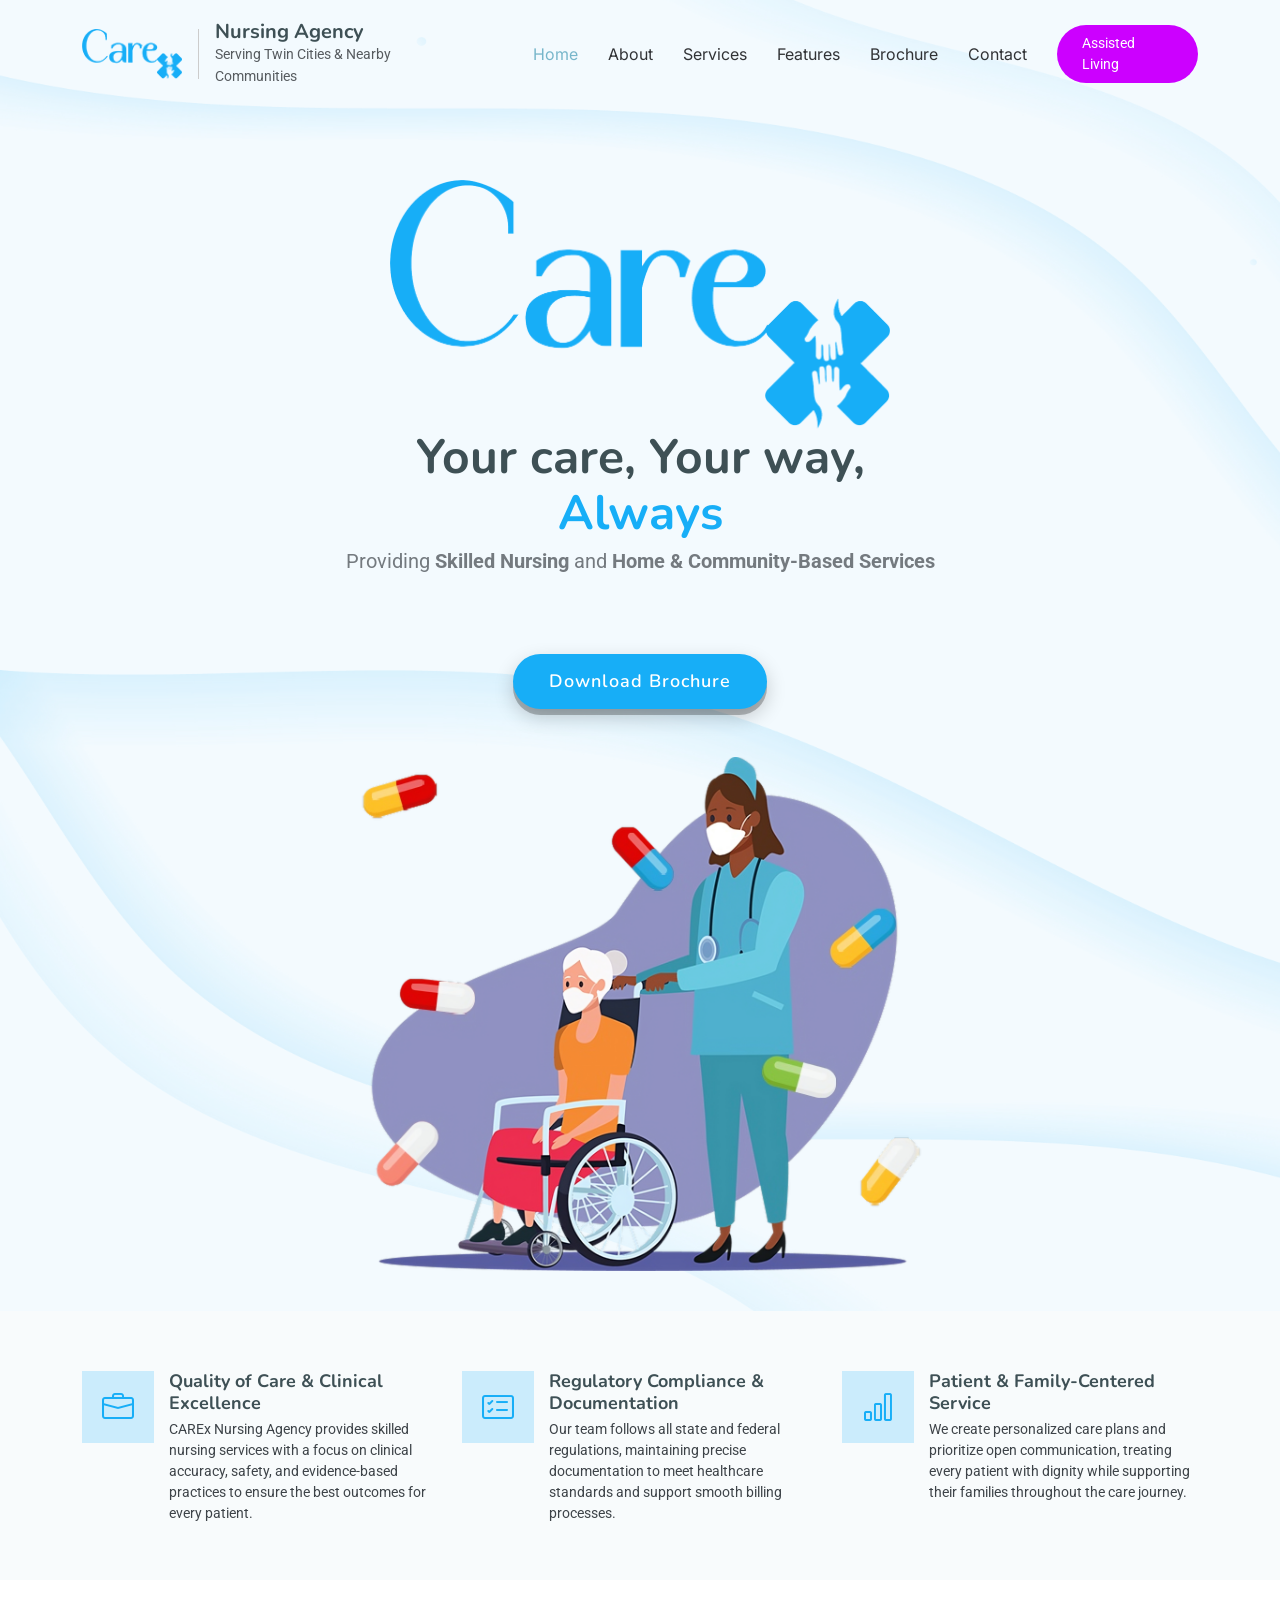
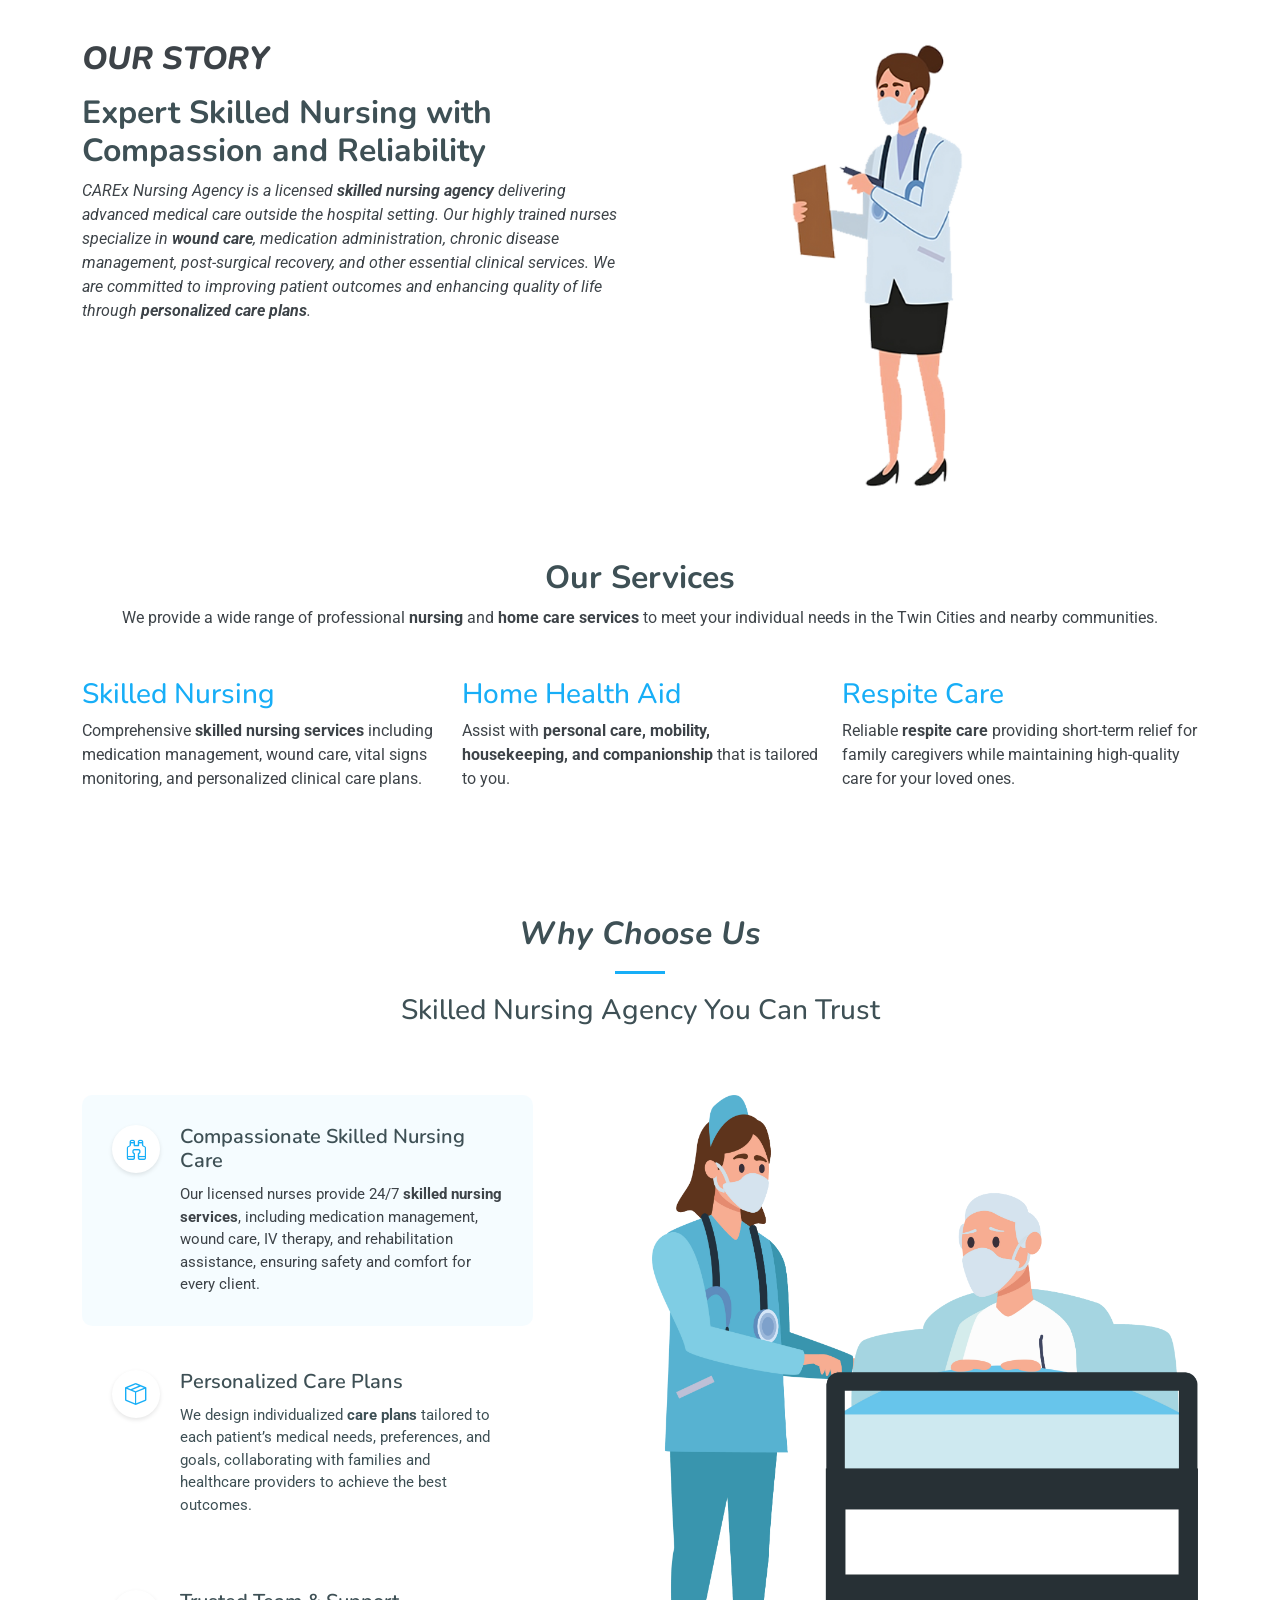
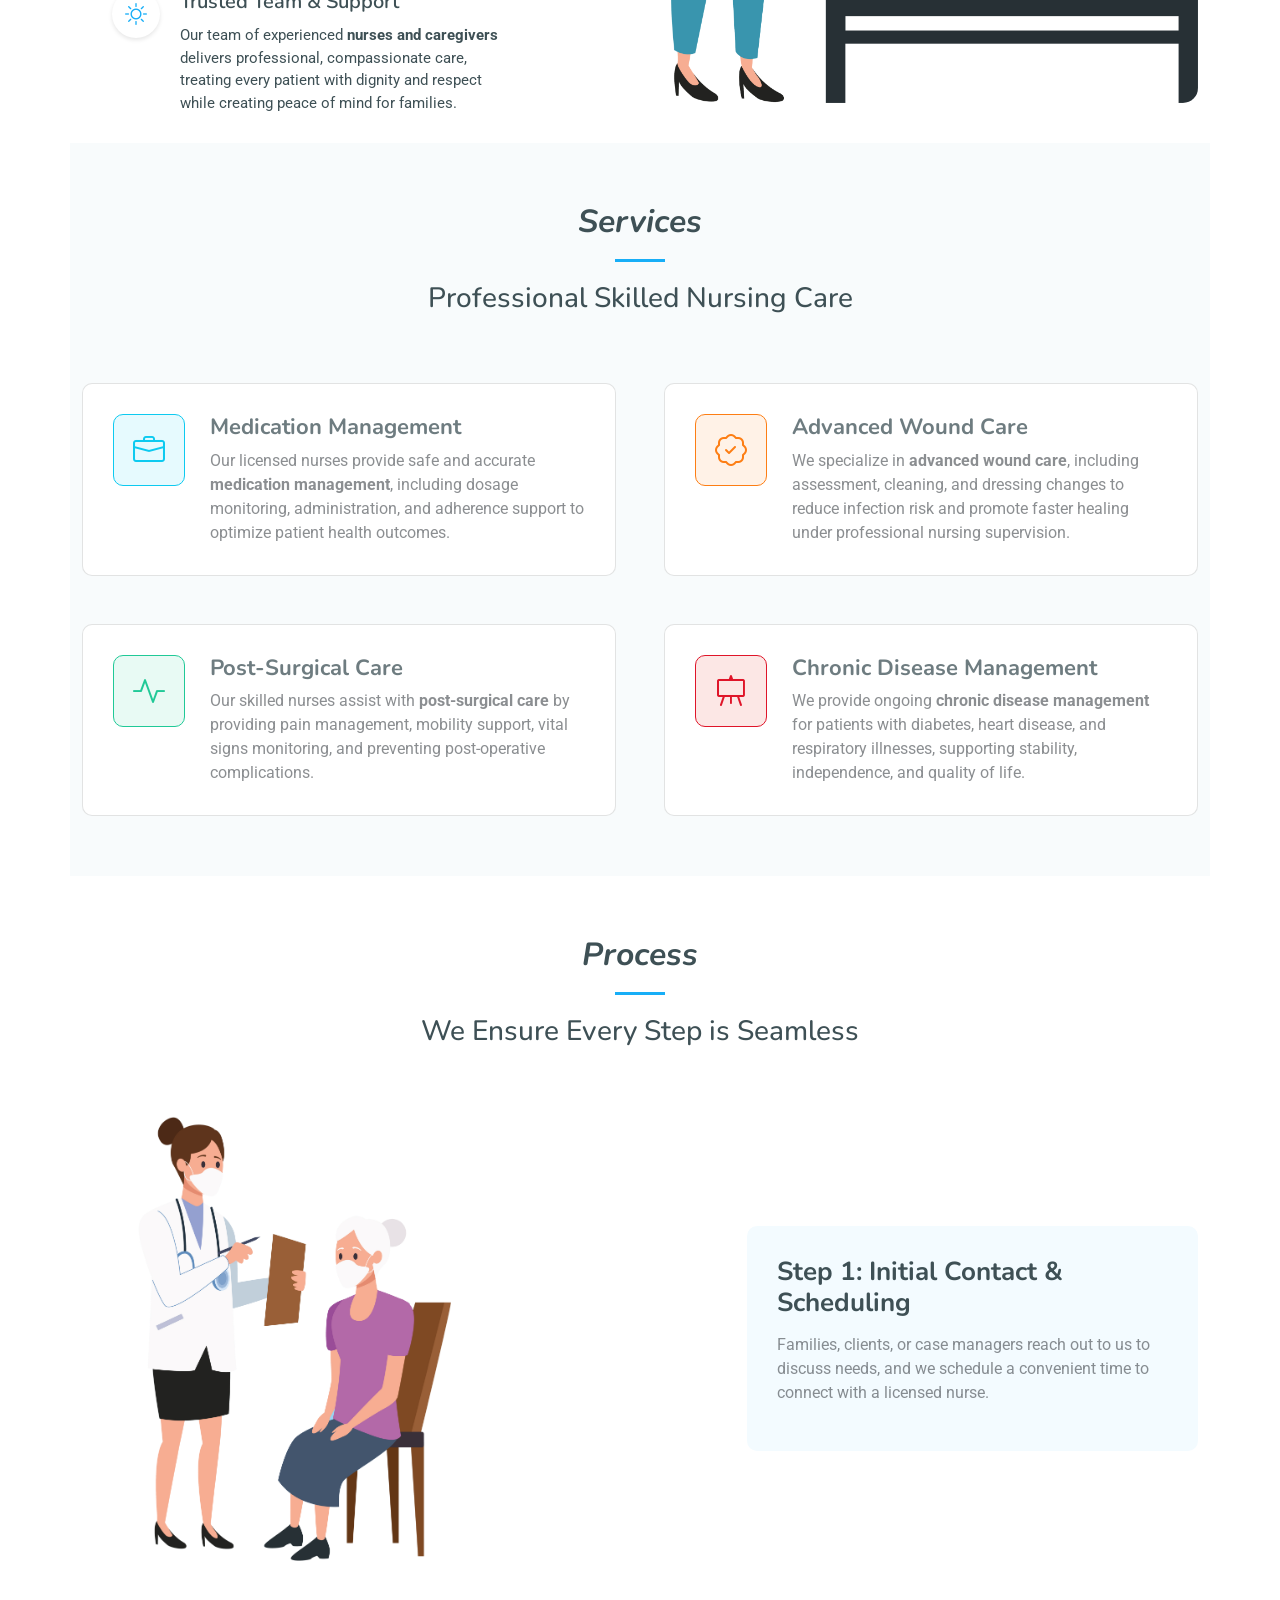
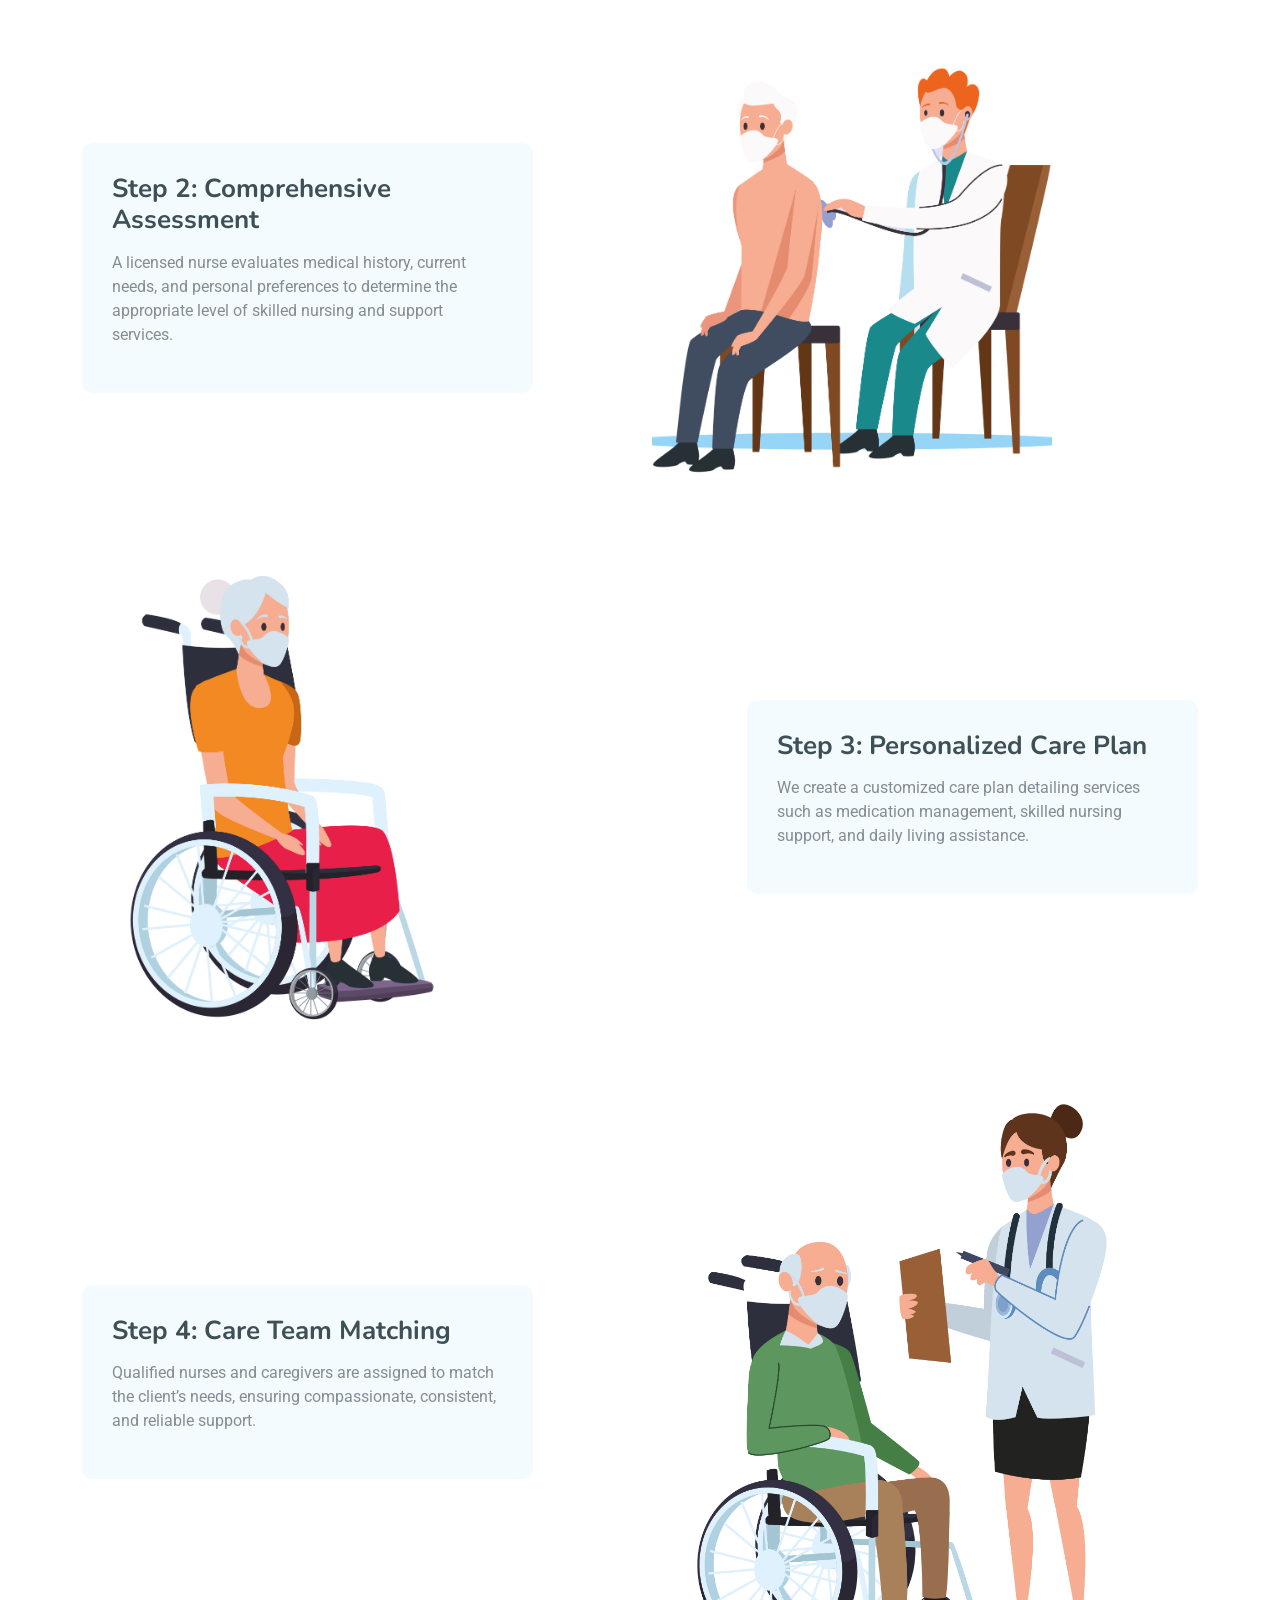
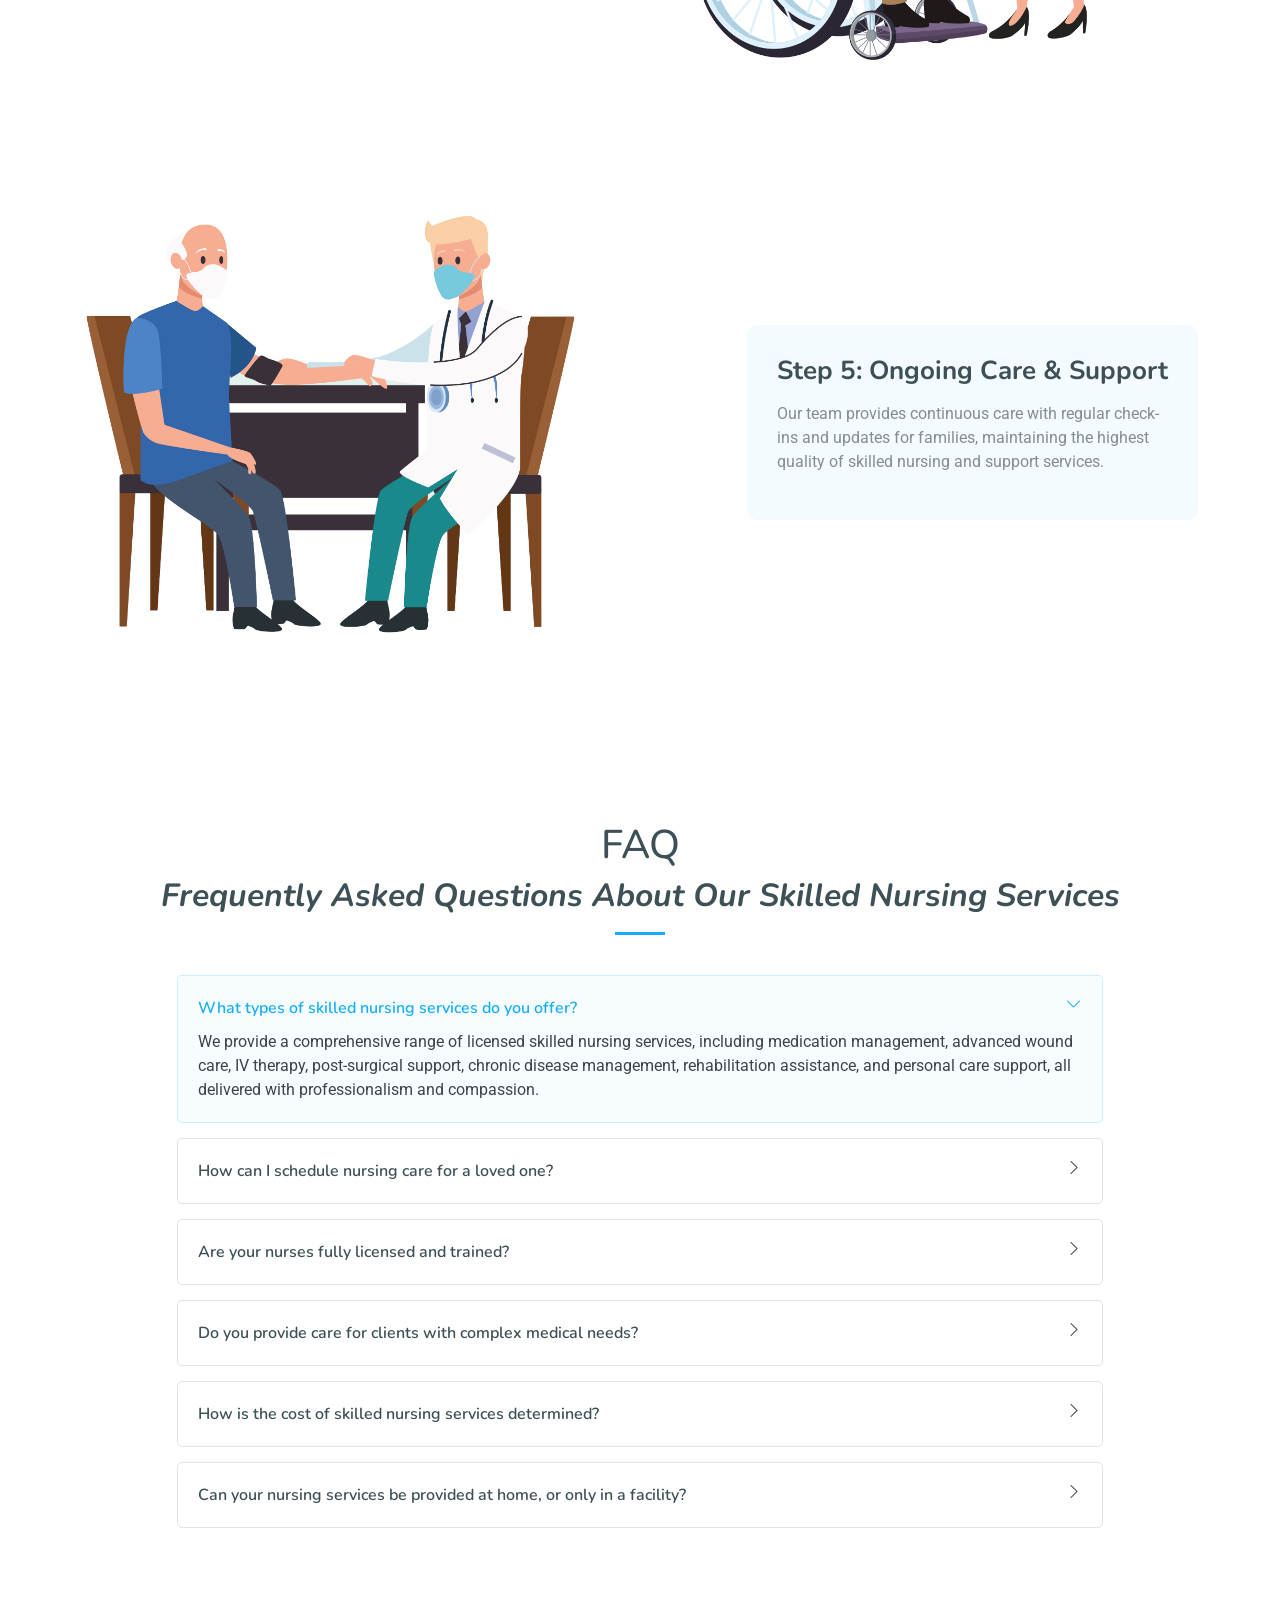
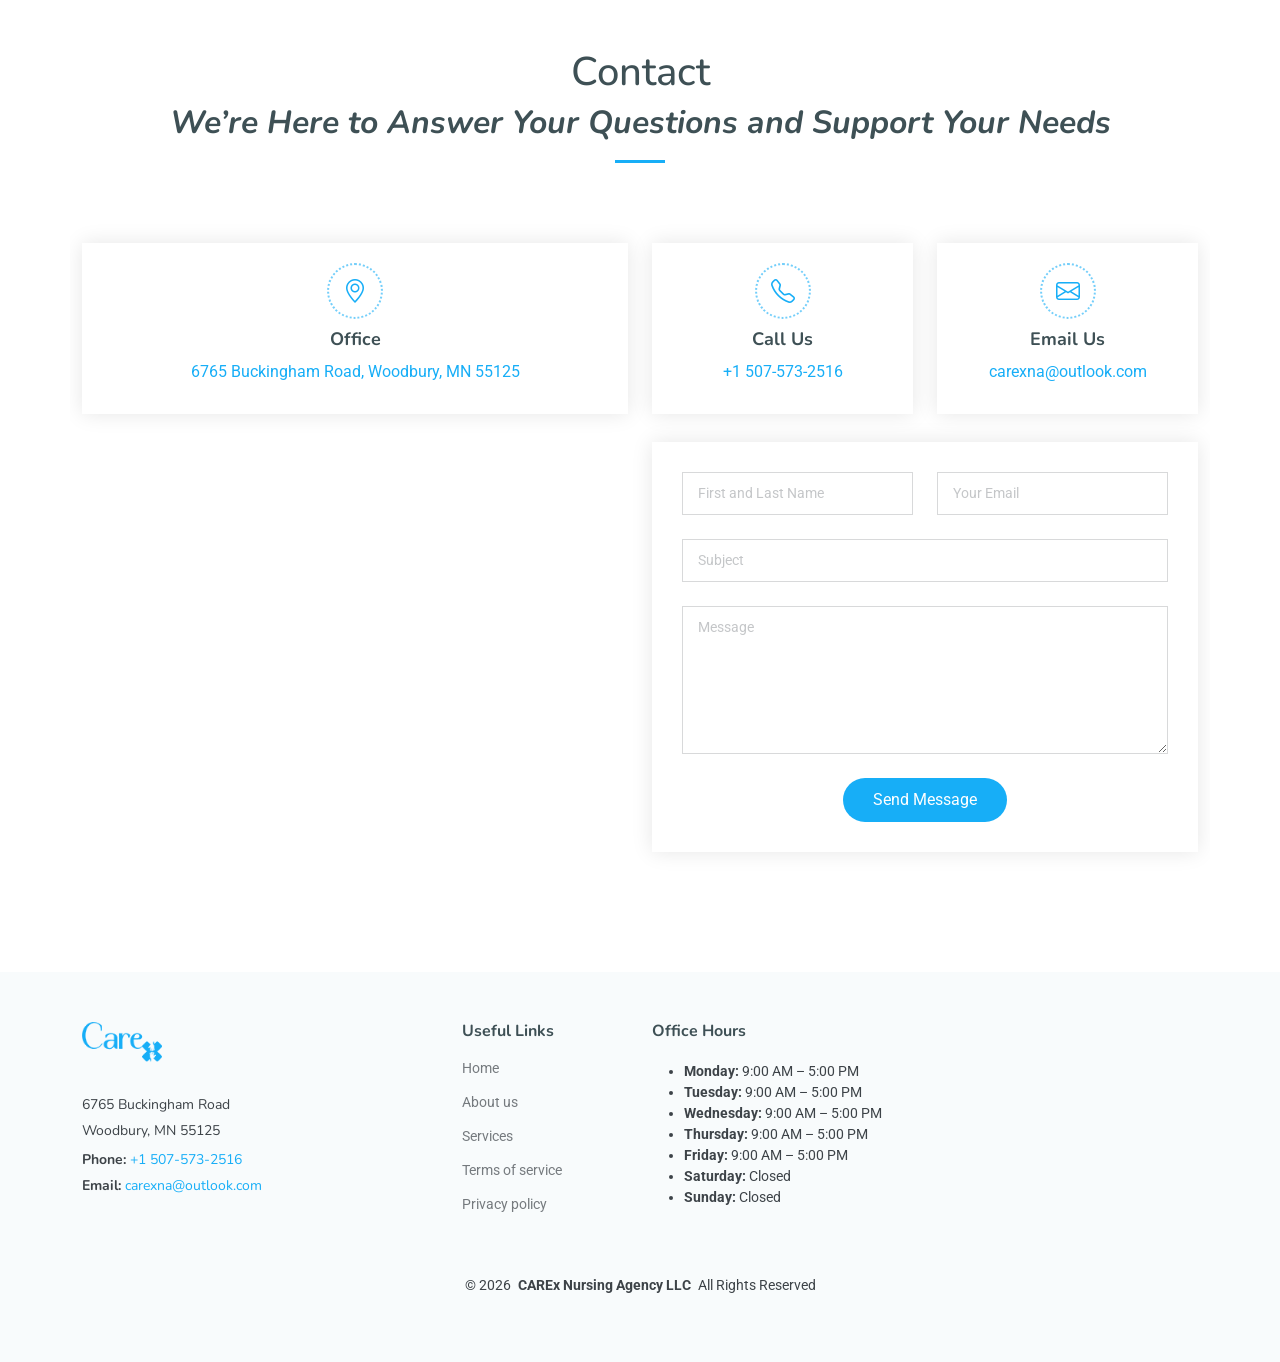
==== commit 0f76b4b9: "Update index.html" ====
--- a/index.html
+++ b/index.html
@@ -260,7 +260,7 @@
 
           <div class="col-md-4" data-aos="fade-up" data-aos-delay="100">
             <h3 title="Home Health Aid">
-              <a href="index.html#services" class="stretched-link">Personal Care Assistance</a>
+              <a href="index.html#services" class="stretched-link">Home Health Aid</a>
             </h3>
             <p>
               Assist with <strong> personal care, mobility, housekeeping, and companionship</strong> that is tailored to you.
